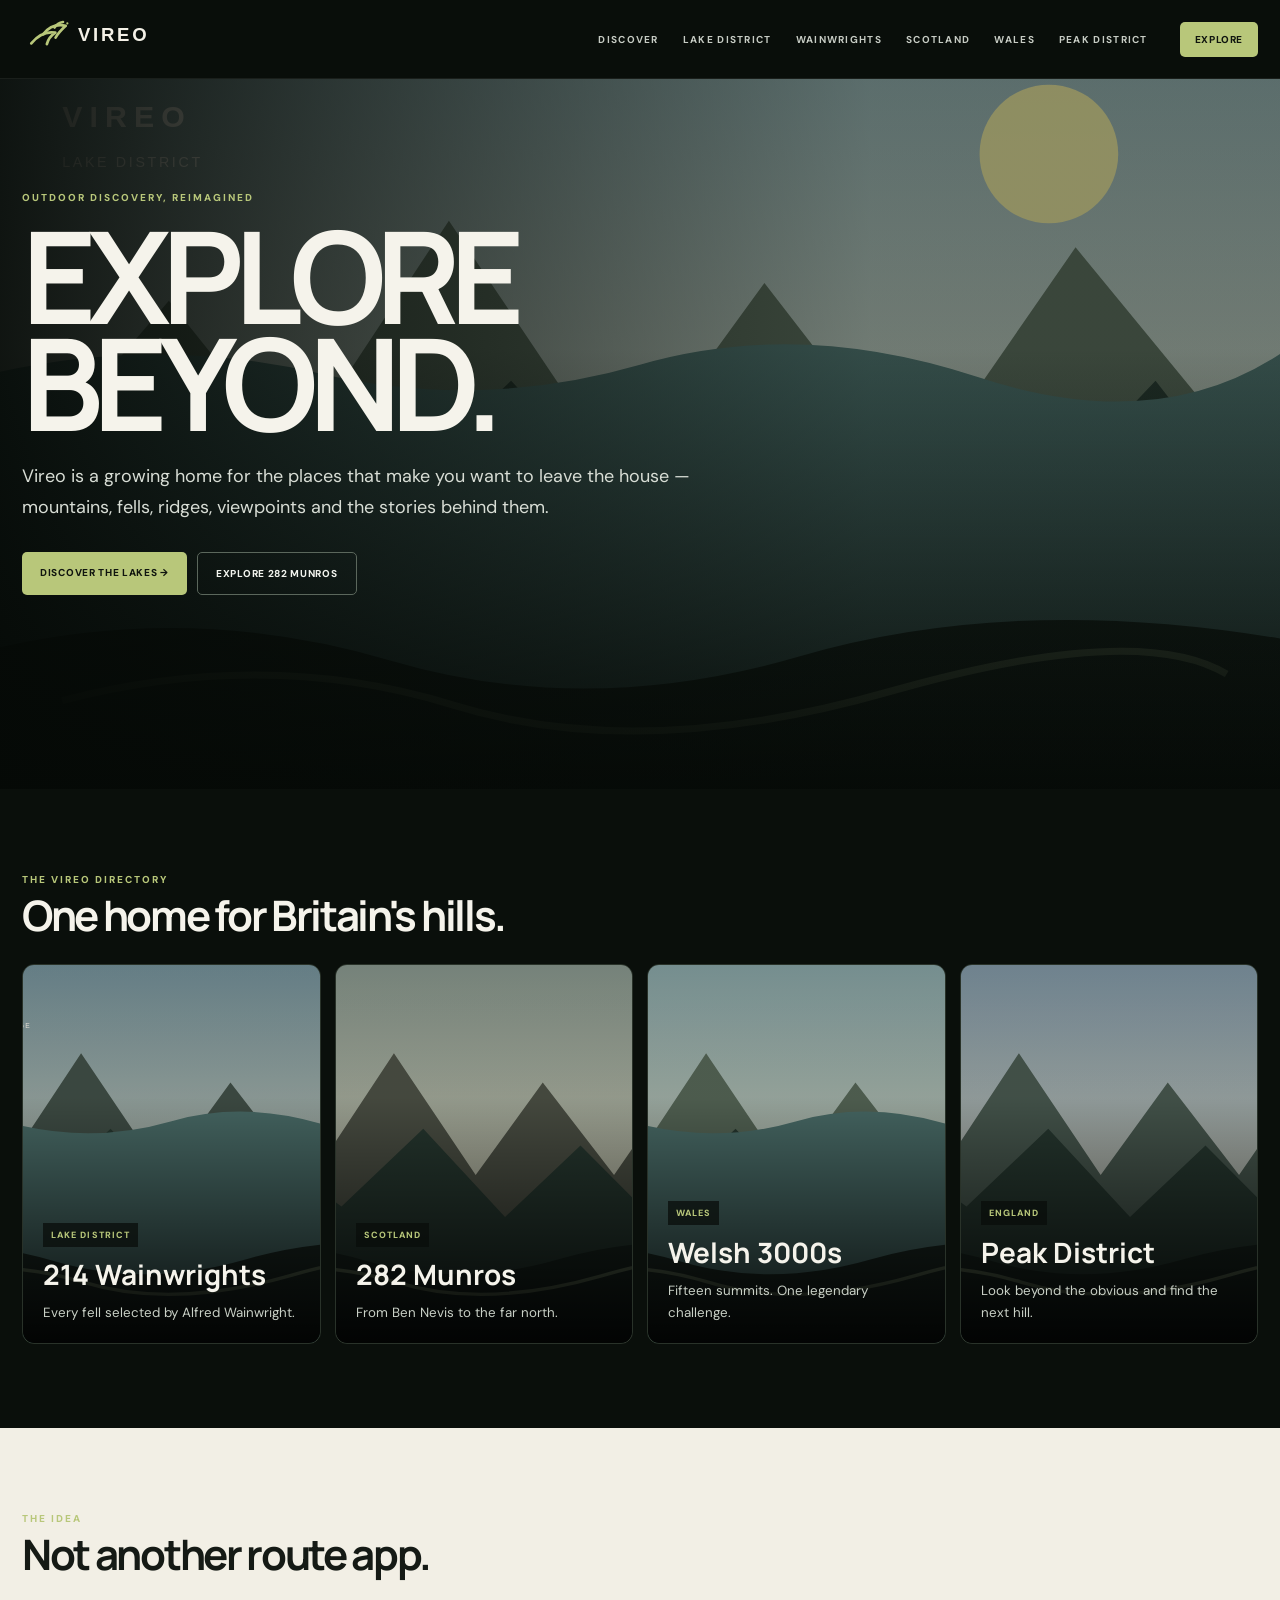
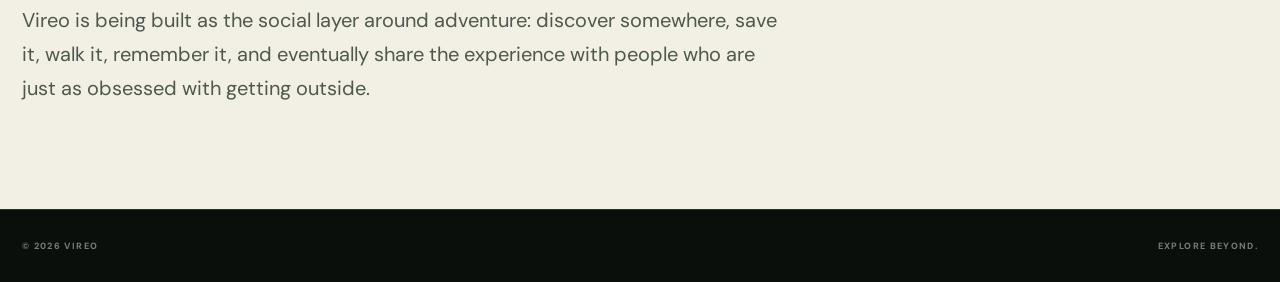
==== index.html @ 62ce6dcd "Add files via upload" ====
<!doctype html><html><head><meta charset="utf-8"><meta name="viewport" content="width=device-width,initial-scale=1"><title>Vireo — Explore Beyond</title><link rel="stylesheet" href="styles.css"></head><body><header><div class="wrap nav"><a href="index.html"><img class="logo-img" src="vireo-logo.svg" alt="Vireo"></a><nav class="navlinks"><a href="index.html">DISCOVER</a><a href="lake-district.html">LAKE DISTRICT</a><a href="wainwrights.html">WAINWRIGHTS</a><a href="munros.html">SCOTLAND</a><a href="welsh-3000s.html">WALES</a><a href="peak-district.html">PEAK DISTRICT</a></nav><a class="nav-cta" href="munros.html">EXPLORE</a></div></header><section class="hero"><div class="wrap hero-inner"><div class="eyebrow">Outdoor discovery, reimagined</div><h1>EXPLORE<br>BEYOND.</h1><p>Vireo is a growing home for the places that make you want to leave the house — mountains, fells, ridges, viewpoints and the stories behind them.</p><div class="hero-actions"><a class="btn btn-primary" href="lake-district.html">DISCOVER THE LAKES →</a><a class="btn btn-ghost" href="munros.html">EXPLORE 282 MUNROS</a></div></div></section><section class="section"><div class="wrap"><div class="section-head"><div><p class="kicker">THE VIREO DIRECTORY</p><h2>One home for Britain's hills.</h2></div></div><div class="explore-grid"><a class="explore-card" href="wainwrights.html"><div class="img" style="background-image:url('helvellyn.svg')"></div><div class="explore-copy"><span class="pill">LAKE DISTRICT</span><h3>214 Wainwrights</h3><small>Every fell selected by Alfred Wainwright.</small></div></a><a class="explore-card" href="munros.html"><div class="img" style="background-image:url('scafell-pike.svg')"></div><div class="explore-copy"><span class="pill">SCOTLAND</span><h3>282 Munros</h3><small>From Ben Nevis to the far north.</small></div></a><a class="explore-card" href="welsh-3000s.html"><div class="img" style="background-image:url('lake-district.svg')"></div><div class="explore-copy"><span class="pill">WALES</span><h3>Welsh 3000s</h3><small>Fifteen summits. One legendary challenge.</small></div></a><a class="explore-card" href="peak-district.html"><div class="img" style="background-image:url('blencathra.svg')"></div><div class="explore-copy"><span class="pill">ENGLAND</span><h3>Peak District</h3><small>Look beyond the obvious and find the next hill.</small></div></a></div></div></section><section class="section paper"><div class="wrap"><div class="section-head"><div><p class="kicker">THE IDEA</p><h2>Not another route app.</h2></div></div><p style="max-width:760px;font-size:20px;line-height:1.7;color:#4f584d">Vireo is being built as the social layer around adventure: discover somewhere, save it, walk it, remember it, and eventually share the experience with people who are just as obsessed with getting outside.</p></div></section><footer><div class="wrap foot"><span>© 2026 VIREO</span><span>EXPLORE BEYOND.</span></div></footer></body></html>
---- styles.css ----
@import url("https://fonts.googleapis.com/css2?family=DM+Sans:wght@400;500;700&family=Manrope:wght@700;800&display=swap");
:root{--bg:#0a0f0b;--panel:#121913;--panel2:#182019;--paper:#f2efe5;--ink:#151a15;--olive:#b8c77a;--muted:#99a198;--line:#293229;--white:#f5f3eb;--shadow:0 25px 70px rgba(0,0,0,.28)}
*{box-sizing:border-box}html{scroll-behavior:smooth}body{margin:0;background:var(--bg);color:var(--white);font-family:"DM Sans",system-ui,sans-serif}body.locked{overflow:hidden}a{color:inherit;text-decoration:none}button,input,select{font:inherit}.wrap{width:min(1240px,calc(100% - 44px));margin:auto}
header{position:sticky;top:0;z-index:30;background:rgba(10,15,11,.88);backdrop-filter:blur(18px);border-bottom:1px solid rgba(255,255,255,.07)}.nav{height:78px;display:flex;align-items:center;gap:32px}.logo-img{width:142px;height:auto}.navlinks{display:flex;gap:24px;margin-left:auto}.navlinks a{font-size:10px;letter-spacing:.13em;color:#c7ccc4;font-weight:700}.navlinks a:hover{color:var(--olive)}.nav-cta{background:var(--olive);color:#10150f;padding:11px 15px;border-radius:5px;font-size:10px;font-weight:800;letter-spacing:.06em}
.hero{min-height:710px;display:flex;align-items:flex-end;position:relative;background:url('lake-district.svg') center/cover no-repeat}.hero:before{content:"";position:absolute;inset:0;background:linear-gradient(90deg,rgba(5,9,6,.93),rgba(5,9,6,.32) 68%),linear-gradient(0deg,rgba(5,9,6,.92),transparent 62%)}.hero-inner{position:relative;z-index:2;padding:0 0 82px}.eyebrow,.kicker{font-size:10px;text-transform:uppercase;letter-spacing:.2em;color:var(--olive);font-weight:800}.hero h1{font-family:Manrope,sans-serif;font-size:clamp(68px,10vw,138px);line-height:.84;letter-spacing:-.075em;margin:18px 0 24px}.hero p{max-width:670px;font-size:18px;line-height:1.7;color:#d8ddd5;margin:0}.hero-actions{display:flex;gap:10px;flex-wrap:wrap;margin-top:30px}.btn{padding:14px 18px;border-radius:5px;font-size:10px;font-weight:800;letter-spacing:.07em}.btn-primary{background:var(--olive);color:#10150f}.btn-ghost{border:1px solid #5b675c;color:#f2f4ee}
.section{padding:84px 0}.paper{background:var(--paper);color:var(--ink)}.section-head{display:flex;justify-content:space-between;gap:30px;align-items:end;margin-bottom:28px}.section-head h2{font-family:Manrope,sans-serif;font-size:42px;line-height:1;letter-spacing:-.055em;margin:8px 0 0}.section-head p{margin:0}.view{font-size:10px;font-weight:800;letter-spacing:.1em;color:#707d5b}
.explore-grid{display:grid;grid-template-columns:repeat(4,1fr);gap:14px}.explore-card{border:1px solid var(--line);border-radius:12px;overflow:hidden;background:var(--panel);min-height:380px;position:relative}.explore-card .img{position:absolute;inset:0;background-size:cover;background-position:center}.explore-card .img:after{content:"";position:absolute;inset:0;background:linear-gradient(0deg,rgba(0,0,0,.9),rgba(0,0,0,.08) 65%)}.explore-copy{position:absolute;bottom:20px;left:20px;right:20px;z-index:2}.explore-copy h3{font-family:Manrope,sans-serif;font-size:28px;margin:8px 0}.explore-copy small{color:#c9d0c6;line-height:1.5}.pill{display:inline-block;padding:6px 8px;background:rgba(9,13,10,.75);font-size:9px;letter-spacing:.12em;font-weight:800;color:var(--olive)}
.region-strip{display:grid;grid-template-columns:repeat(4,1fr);gap:1px;background:var(--line);border:1px solid var(--line);margin-top:30px}.region-card{background:var(--panel);padding:28px}.region-card b{display:block;font-family:Manrope;font-size:34px;letter-spacing:-.04em}.region-card span{font-size:9px;letter-spacing:.12em;color:var(--muted);font-weight:800}
.directory-hero{padding:90px 0 42px}.directory-hero h1{font-family:Manrope;font-size:clamp(58px,8vw,108px);line-height:.86;letter-spacing:-.07em;margin:12px 0 22px}.directory-hero .lead{max-width:760px;color:#aeb6ad;line-height:1.7;font-size:16px}.directory-tools{display:flex;gap:10px;margin:35px 0 18px;flex-wrap:wrap}.directory-tools input,.directory-tools select{background:#121913;border:1px solid #313c32;color:#e8ece5;padding:13px 14px;border-radius:6px;outline:none}.directory-tools input{flex:1;min-width:250px}.directory-tools input:focus{border-color:var(--olive)}.count{font-size:10px;letter-spacing:.13em;color:#7f897f;text-transform:uppercase;margin-bottom:12px}.peak-grid{display:grid;grid-template-columns:repeat(3,1fr);gap:8px}.peak-card{display:grid;grid-template-columns:38px 1fr auto 24px;gap:10px;align-items:center;text-align:left;background:#111811;border:1px solid #263027;color:#edf0e9;padding:15px 14px;border-radius:7px;cursor:pointer;transition:.18s}.peak-card:hover{transform:translateY(-2px);border-color:#56634f;background:#172018}.rank{font-size:9px;color:#68736a}.peak-name{font-weight:700;font-size:13px}.peak-height{font-size:11px;color:var(--olive);font-weight:800}.peak-arrow{color:#6d786e}.drawer{position:fixed;inset:0;background:rgba(0,0,0,.65);z-index:50;display:flex;justify-content:flex-end;opacity:0;pointer-events:none;transition:.2s}.drawer.open{opacity:1;pointer-events:auto}.drawer-panel{width:min(560px,100%);height:100%;background:#101711;border-left:1px solid #2c372d;padding:46px 40px;transform:translateX(100%);transition:.25s;overflow:auto}.drawer.open .drawer-panel{transform:none}.close{border:1px solid #364137;background:none;color:#aeb6ac;padding:9px 12px;border-radius:5px;font-size:9px;letter-spacing:.12em;font-weight:800;float:right}.drawer h2{font-family:Manrope;font-size:48px;line-height:.95;letter-spacing:-.06em;margin:70px 0 10px}.drawer .height{font-family:Manrope;font-size:34px;color:var(--olive)}.drawer p{color:#b8c0b8;line-height:1.8}.drawer-note{margin-top:34px;padding:20px;border:1px solid #2b352c;background:#141d15;color:#89948a;font-size:12px;line-height:1.7}
.fell{display:grid;grid-template-columns:70px 1fr;grid-template-rows:auto auto;gap:3px 12px;text-align:left;background:#111811;border:1px solid #263027;color:#edf0e9;padding:15px 14px;border-radius:7px;cursor:pointer}.fell:hover{border-color:#56634f;background:#172018}.fell em{grid-row:1/3;font-style:normal;font-family:Manrope;font-size:20px;color:var(--olive);align-self:center}.fell b{font-size:13px}.fell span{font-size:10px;color:#7f897f}footer{border-top:1px solid var(--line);padding:30px 0;color:#737d74}.foot{display:flex;justify-content:space-between;font-size:9px;letter-spacing:.15em;font-weight:800}
@media(max-width:900px){.navlinks{display:none}.explore-grid{grid-template-columns:repeat(2,1fr)}.peak-grid{grid-template-columns:repeat(2,1fr)}.region-strip{grid-template-columns:repeat(2,1fr)}}@media(max-width:620px){.wrap{width:min(100% - 28px,1240px)}.hero{min-height:650px}.hero h1{font-size:68px}.section{padding:60px 0}.explore-grid,.peak-grid{grid-template-columns:1fr}.region-strip{grid-template-columns:1fr}.directory-hero{padding-top:60px}.drawer-panel{padding:30px 22px}.drawer h2{font-size:38px}}
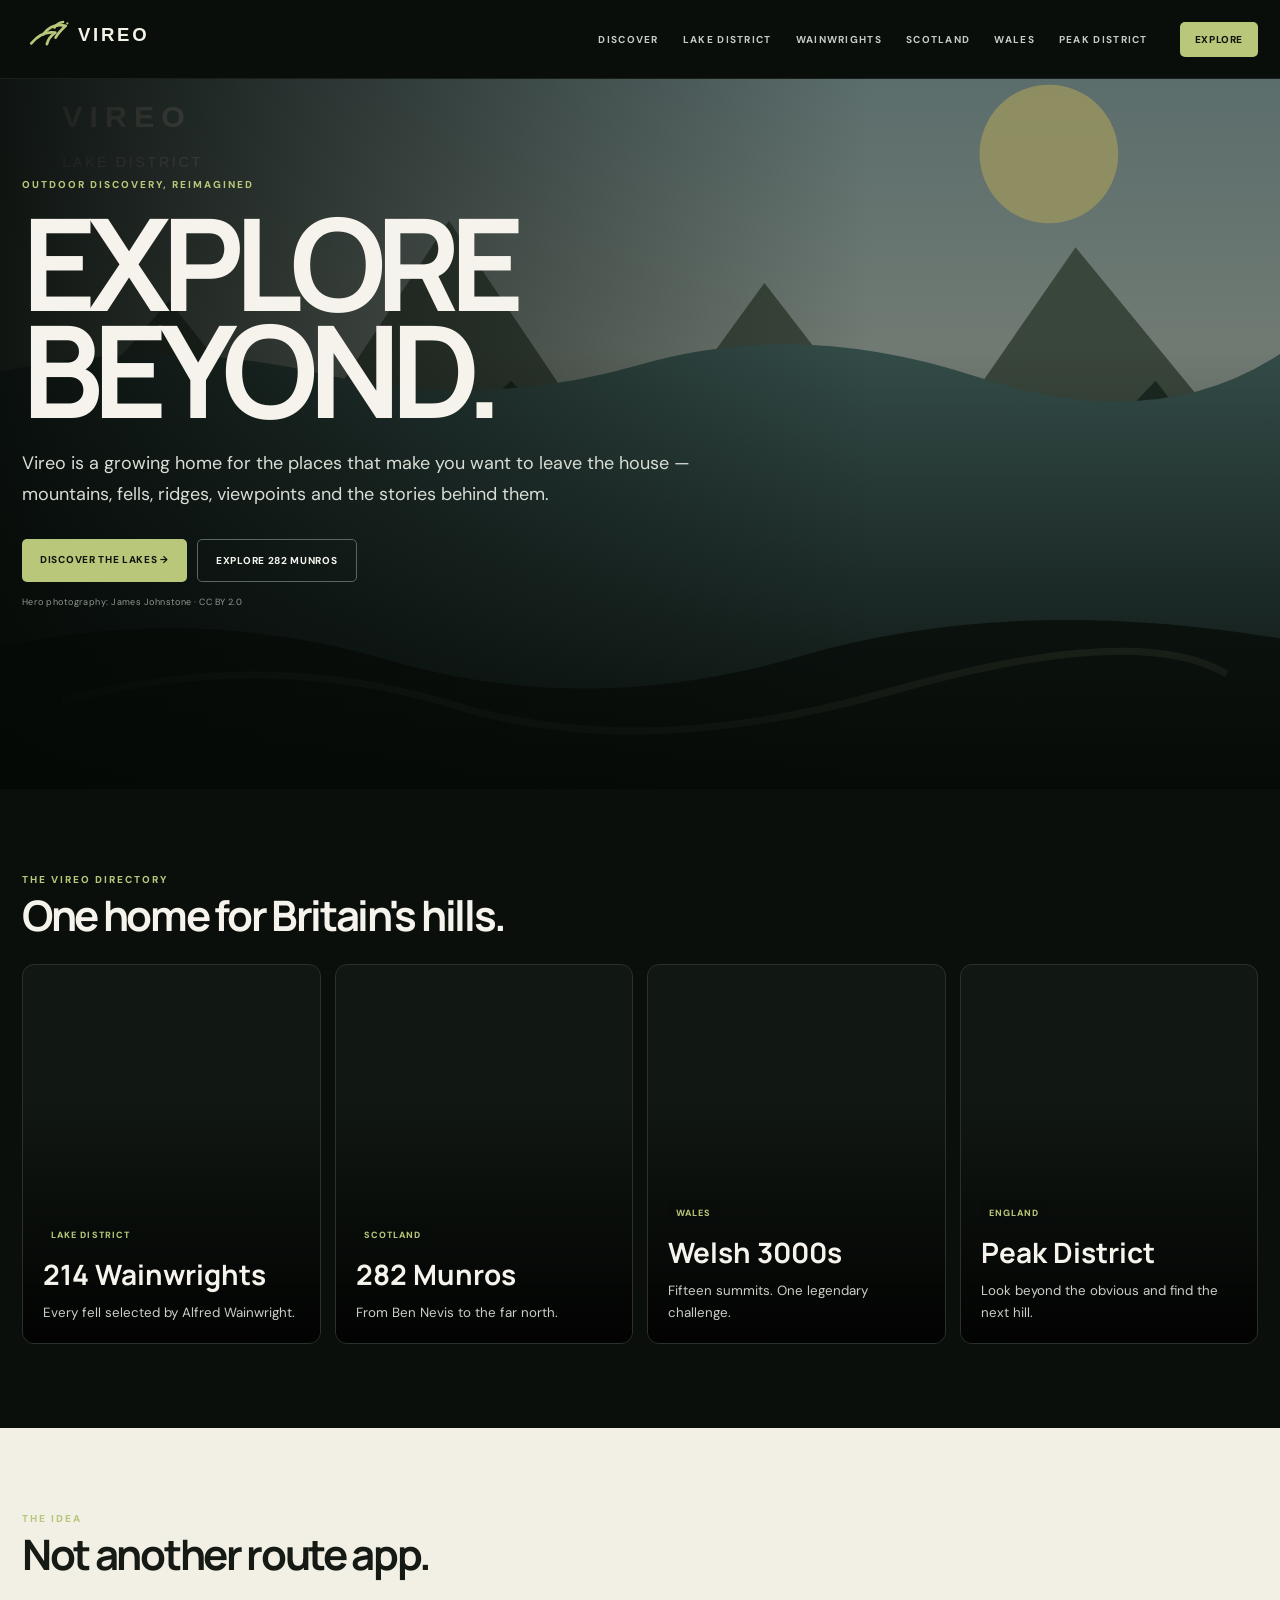
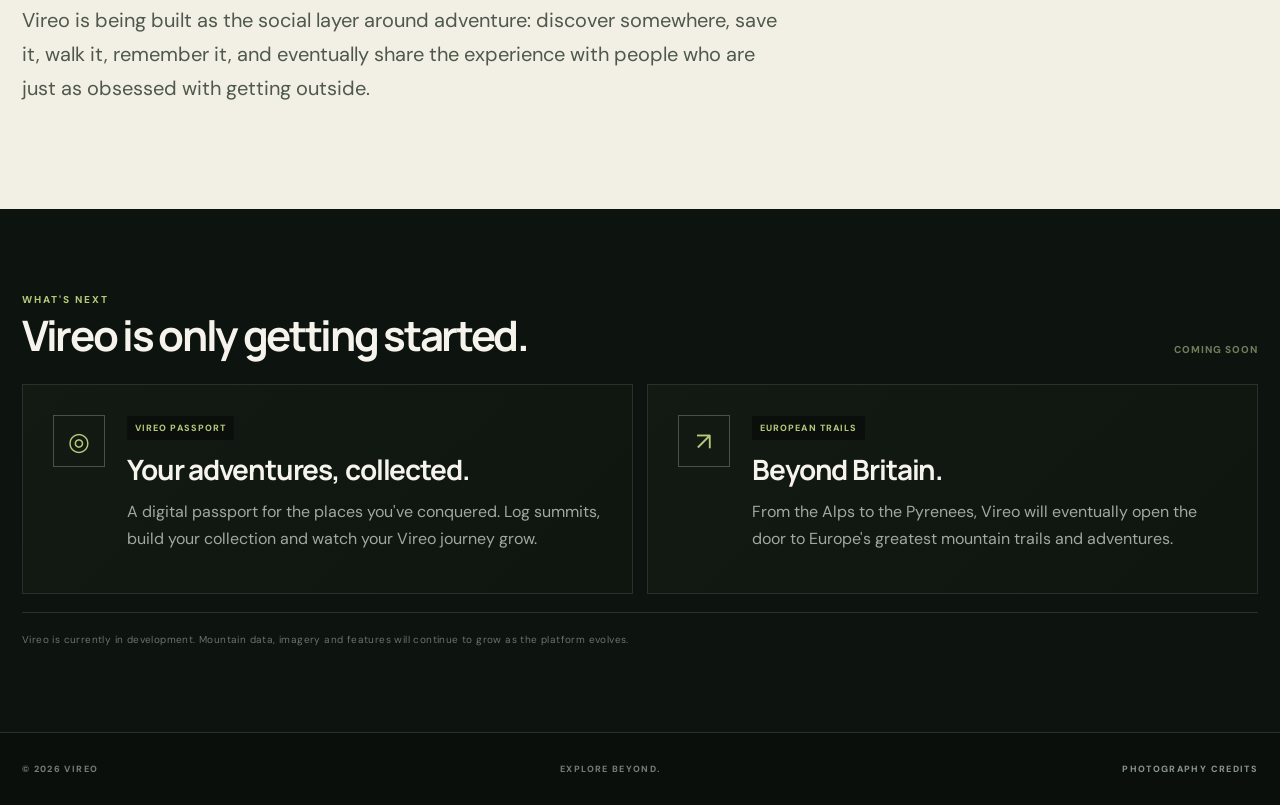
==== commit 5a3cde53: "Add files via upload" ====
--- a/index.html
+++ b/index.html
@@ -1 +1 @@
-<!doctype html><html><head><meta charset="utf-8"><meta name="viewport" content="width=device-width,initial-scale=1"><title>Vireo — Explore Beyond</title><link rel="stylesheet" href="styles.css"></head><body><header><div class="wrap nav"><a href="index.html"><img class="logo-img" src="vireo-logo.svg" alt="Vireo"></a><nav class="navlinks"><a href="index.html">DISCOVER</a><a href="lake-district.html">LAKE DISTRICT</a><a href="wainwrights.html">WAINWRIGHTS</a><a href="munros.html">SCOTLAND</a><a href="welsh-3000s.html">WALES</a><a href="peak-district.html">PEAK DISTRICT</a></nav><a class="nav-cta" href="munros.html">EXPLORE</a></div></header><section class="hero"><div class="wrap hero-inner"><div class="eyebrow">Outdoor discovery, reimagined</div><h1>EXPLORE<br>BEYOND.</h1><p>Vireo is a growing home for the places that make you want to leave the house — mountains, fells, ridges, viewpoints and the stories behind them.</p><div class="hero-actions"><a class="btn btn-primary" href="lake-district.html">DISCOVER THE LAKES →</a><a class="btn btn-ghost" href="munros.html">EXPLORE 282 MUNROS</a></div></div></section><section class="section"><div class="wrap"><div class="section-head"><div><p class="kicker">THE VIREO DIRECTORY</p><h2>One home for Britain's hills.</h2></div></div><div class="explore-grid"><a class="explore-card" href="wainwrights.html"><div class="img" style="background-image:url('helvellyn.svg')"></div><div class="explore-copy"><span class="pill">LAKE DISTRICT</span><h3>214 Wainwrights</h3><small>Every fell selected by Alfred Wainwright.</small></div></a><a class="explore-card" href="munros.html"><div class="img" style="background-image:url('scafell-pike.svg')"></div><div class="explore-copy"><span class="pill">SCOTLAND</span><h3>282 Munros</h3><small>From Ben Nevis to the far north.</small></div></a><a class="explore-card" href="welsh-3000s.html"><div class="img" style="background-image:url('lake-district.svg')"></div><div class="explore-copy"><span class="pill">WALES</span><h3>Welsh 3000s</h3><small>Fifteen summits. One legendary challenge.</small></div></a><a class="explore-card" href="peak-district.html"><div class="img" style="background-image:url('blencathra.svg')"></div><div class="explore-copy"><span class="pill">ENGLAND</span><h3>Peak District</h3><small>Look beyond the obvious and find the next hill.</small></div></a></div></div></section><section class="section paper"><div class="wrap"><div class="section-head"><div><p class="kicker">THE IDEA</p><h2>Not another route app.</h2></div></div><p style="max-width:760px;font-size:20px;line-height:1.7;color:#4f584d">Vireo is being built as the social layer around adventure: discover somewhere, save it, walk it, remember it, and eventually share the experience with people who are just as obsessed with getting outside.</p></div></section><footer><div class="wrap foot"><span>© 2026 VIREO</span><span>EXPLORE BEYOND.</span></div></footer></body></html>+<!doctype html><html><head><meta charset="utf-8"><meta name="viewport" content="width=device-width,initial-scale=1"><title>Vireo — Explore Beyond</title><link rel="stylesheet" href="styles.css"></head><body><header><div class="wrap nav"><a href="index.html"><img class="logo-img" src="vireo-logo.svg" alt="Vireo"></a><nav class="navlinks"><a href="index.html">DISCOVER</a><a href="lake-district.html">LAKE DISTRICT</a><a href="wainwrights.html">WAINWRIGHTS</a><a href="munros.html">SCOTLAND</a><a href="welsh-3000s.html">WALES</a><a href="peak-district.html">PEAK DISTRICT</a></nav><a class="nav-cta" href="munros.html">EXPLORE</a></div></header><section class="hero"><div class="wrap hero-inner"><div class="eyebrow">Outdoor discovery, reimagined</div><h1>EXPLORE<br>BEYOND.</h1><p>Vireo is a growing home for the places that make you want to leave the house — mountains, fells, ridges, viewpoints and the stories behind them.</p><div class="hero-actions"><a class="btn btn-primary" href="lake-district.html">DISCOVER THE LAKES →</a><a class="btn btn-ghost" href="munros.html">EXPLORE 282 MUNROS</a></div><div class="photo-credit">Hero photography: James Johnstone · CC BY 2.0</div></div></section><section class="section"><div class="wrap"><div class="section-head"><div><p class="kicker">THE VIREO DIRECTORY</p><h2>One home for Britain's hills.</h2></div></div><div class="explore-grid"><a class="explore-card" href="wainwrights.html"><div class="img" style="background-image:url('https://upload.wikimedia.org/wikipedia/commons/a/a4/Scafell_Pike.jpg')"></div><div class="explore-copy"><span class="pill">LAKE DISTRICT</span><h3>214 Wainwrights</h3><small>Every fell selected by Alfred Wainwright.</small></div></a><a class="explore-card" href="munros.html"><div class="img" style="background-image:url('https://upload.wikimedia.org/wikipedia/commons/0/0d/Ben_Nevis.jpg')"></div><div class="explore-copy"><span class="pill">SCOTLAND</span><h3>282 Munros</h3><small>From Ben Nevis to the far north.</small></div></a><a class="explore-card" href="welsh-3000s.html"><div class="img" style="background-image:url('https://upload.wikimedia.org/wikipedia/commons/thumb/6/62/Yr_Wyddfa_%E2%80%93_Snowdon.jpg/1280px-Yr_Wyddfa_%E2%80%93_Snowdon.jpg')"></div><div class="explore-copy"><span class="pill">WALES</span><h3>Welsh 3000s</h3><small>Fifteen summits. One legendary challenge.</small></div></a><a class="explore-card" href="peak-district.html"><div class="img" style="background-image:url('https://upload.wikimedia.org/wikipedia/commons/thumb/7/7a/Peak_District_-_Mam_Tor_-_Sept_2014.jpg/960px-Peak_District_-_Mam_Tor_-_Sept_2014.jpg')"></div><div class="explore-copy"><span class="pill">ENGLAND</span><h3>Peak District</h3><small>Look beyond the obvious and find the next hill.</small></div></a></div></div></section><section class="section paper"><div class="wrap"><div class="section-head"><div><p class="kicker">THE IDEA</p><h2>Not another route app.</h2></div></div><p style="max-width:760px;font-size:20px;line-height:1.7;color:#4f584d">Vireo is being built as the social layer around adventure: discover somewhere, save it, walk it, remember it, and eventually share the experience with people who are just as obsessed with getting outside.</p></div></section><section class="section coming"><div class="wrap"><div class="section-head"><div><p class="kicker">WHAT'S NEXT</p><h2>Vireo is only getting started.</h2></div><span class="view">COMING SOON</span></div><div class="coming-grid"><article class="coming-card"><div class="coming-icon">◎</div><div><span class="pill">VIREO PASSPORT</span><h3>Your adventures, collected.</h3><p>A digital passport for the places you've conquered. Log summits, build your collection and watch your Vireo journey grow.</p></div></article><article class="coming-card"><div class="coming-icon">↗</div><div><span class="pill">EUROPEAN TRAILS</span><h3>Beyond Britain.</h3><p>From the Alps to the Pyrenees, Vireo will eventually open the door to Europe's greatest mountain trails and adventures.</p></div></article></div><div class="home-note">Vireo is currently in development. Mountain data, imagery and features will continue to grow as the platform evolves.</div></div></section><footer><div class="wrap foot"><span>© 2026 VIREO</span><span>EXPLORE BEYOND.</span><a href="photo-credits.html">PHOTOGRAPHY CREDITS</a></div></footer></body></html>
--- a/styles.css
+++ b/styles.css
@@ -9,3 +9,6 @@
 .directory-hero{padding:90px 0 42px}.directory-hero h1{font-family:Manrope;font-size:clamp(58px,8vw,108px);line-height:.86;letter-spacing:-.07em;margin:12px 0 22px}.directory-hero .lead{max-width:760px;color:#aeb6ad;line-height:1.7;font-size:16px}.directory-tools{display:flex;gap:10px;margin:35px 0 18px;flex-wrap:wrap}.directory-tools input,.directory-tools select{background:#121913;border:1px solid #313c32;color:#e8ece5;padding:13px 14px;border-radius:6px;outline:none}.directory-tools input{flex:1;min-width:250px}.directory-tools input:focus{border-color:var(--olive)}.count{font-size:10px;letter-spacing:.13em;color:#7f897f;text-transform:uppercase;margin-bottom:12px}.peak-grid{display:grid;grid-template-columns:repeat(3,1fr);gap:8px}.peak-card{display:grid;grid-template-columns:38px 1fr auto 24px;gap:10px;align-items:center;text-align:left;background:#111811;border:1px solid #263027;color:#edf0e9;padding:15px 14px;border-radius:7px;cursor:pointer;transition:.18s}.peak-card:hover{transform:translateY(-2px);border-color:#56634f;background:#172018}.rank{font-size:9px;color:#68736a}.peak-name{font-weight:700;font-size:13px}.peak-height{font-size:11px;color:var(--olive);font-weight:800}.peak-arrow{color:#6d786e}.drawer{position:fixed;inset:0;background:rgba(0,0,0,.65);z-index:50;display:flex;justify-content:flex-end;opacity:0;pointer-events:none;transition:.2s}.drawer.open{opacity:1;pointer-events:auto}.drawer-panel{width:min(560px,100%);height:100%;background:#101711;border-left:1px solid #2c372d;padding:46px 40px;transform:translateX(100%);transition:.25s;overflow:auto}.drawer.open .drawer-panel{transform:none}.close{border:1px solid #364137;background:none;color:#aeb6ac;padding:9px 12px;border-radius:5px;font-size:9px;letter-spacing:.12em;font-weight:800;float:right}.drawer h2{font-family:Manrope;font-size:48px;line-height:.95;letter-spacing:-.06em;margin:70px 0 10px}.drawer .height{font-family:Manrope;font-size:34px;color:var(--olive)}.drawer p{color:#b8c0b8;line-height:1.8}.drawer-note{margin-top:34px;padding:20px;border:1px solid #2b352c;background:#141d15;color:#89948a;font-size:12px;line-height:1.7}
 .fell{display:grid;grid-template-columns:70px 1fr;grid-template-rows:auto auto;gap:3px 12px;text-align:left;background:#111811;border:1px solid #263027;color:#edf0e9;padding:15px 14px;border-radius:7px;cursor:pointer}.fell:hover{border-color:#56634f;background:#172018}.fell em{grid-row:1/3;font-style:normal;font-family:Manrope;font-size:20px;color:var(--olive);align-self:center}.fell b{font-size:13px}.fell span{font-size:10px;color:#7f897f}footer{border-top:1px solid var(--line);padding:30px 0;color:#737d74}.foot{display:flex;justify-content:space-between;font-size:9px;letter-spacing:.15em;font-weight:800}
 @media(max-width:900px){.navlinks{display:none}.explore-grid{grid-template-columns:repeat(2,1fr)}.peak-grid{grid-template-columns:repeat(2,1fr)}.region-strip{grid-template-columns:repeat(2,1fr)}}@media(max-width:620px){.wrap{width:min(100% - 28px,1240px)}.hero{min-height:650px}.hero h1{font-size:68px}.section{padding:60px 0}.explore-grid,.peak-grid{grid-template-columns:1fr}.region-strip{grid-template-columns:1fr}.directory-hero{padding-top:60px}.drawer-panel{padding:30px 22px}.drawer h2{font-size:38px}}
+
+.photo-credit{margin-top:14px;font-size:9px;letter-spacing:.05em;color:#aeb7ad;opacity:.82}.coming{background:#0d130e}.coming-grid{display:grid;grid-template-columns:repeat(2,1fr);gap:14px}.coming-card{border:1px solid var(--line);background:linear-gradient(135deg,#121a13,#0f150f);padding:30px;display:flex;gap:22px;min-height:210px}.coming-icon{width:52px;height:52px;flex:0 0 52px;border:1px solid #475445;color:var(--olive);display:grid;place-items:center;font-size:25px}.coming-card h3{font-family:Manrope;font-size:28px;letter-spacing:-.04em;margin:10px 0}.coming-card p{color:#9fa9a0;line-height:1.7;margin:0;max-width:620px}.home-note{margin-top:18px;padding-top:18px;border-top:1px solid var(--line);font-size:10px;line-height:1.7;letter-spacing:.04em;color:#69746b}.foot a{color:#88948a}.foot a:hover{color:var(--olive)}
+@media(max-width:620px){.coming-grid{grid-template-columns:1fr}.coming-card{padding:22px}.foot{gap:12px;flex-wrap:wrap}}
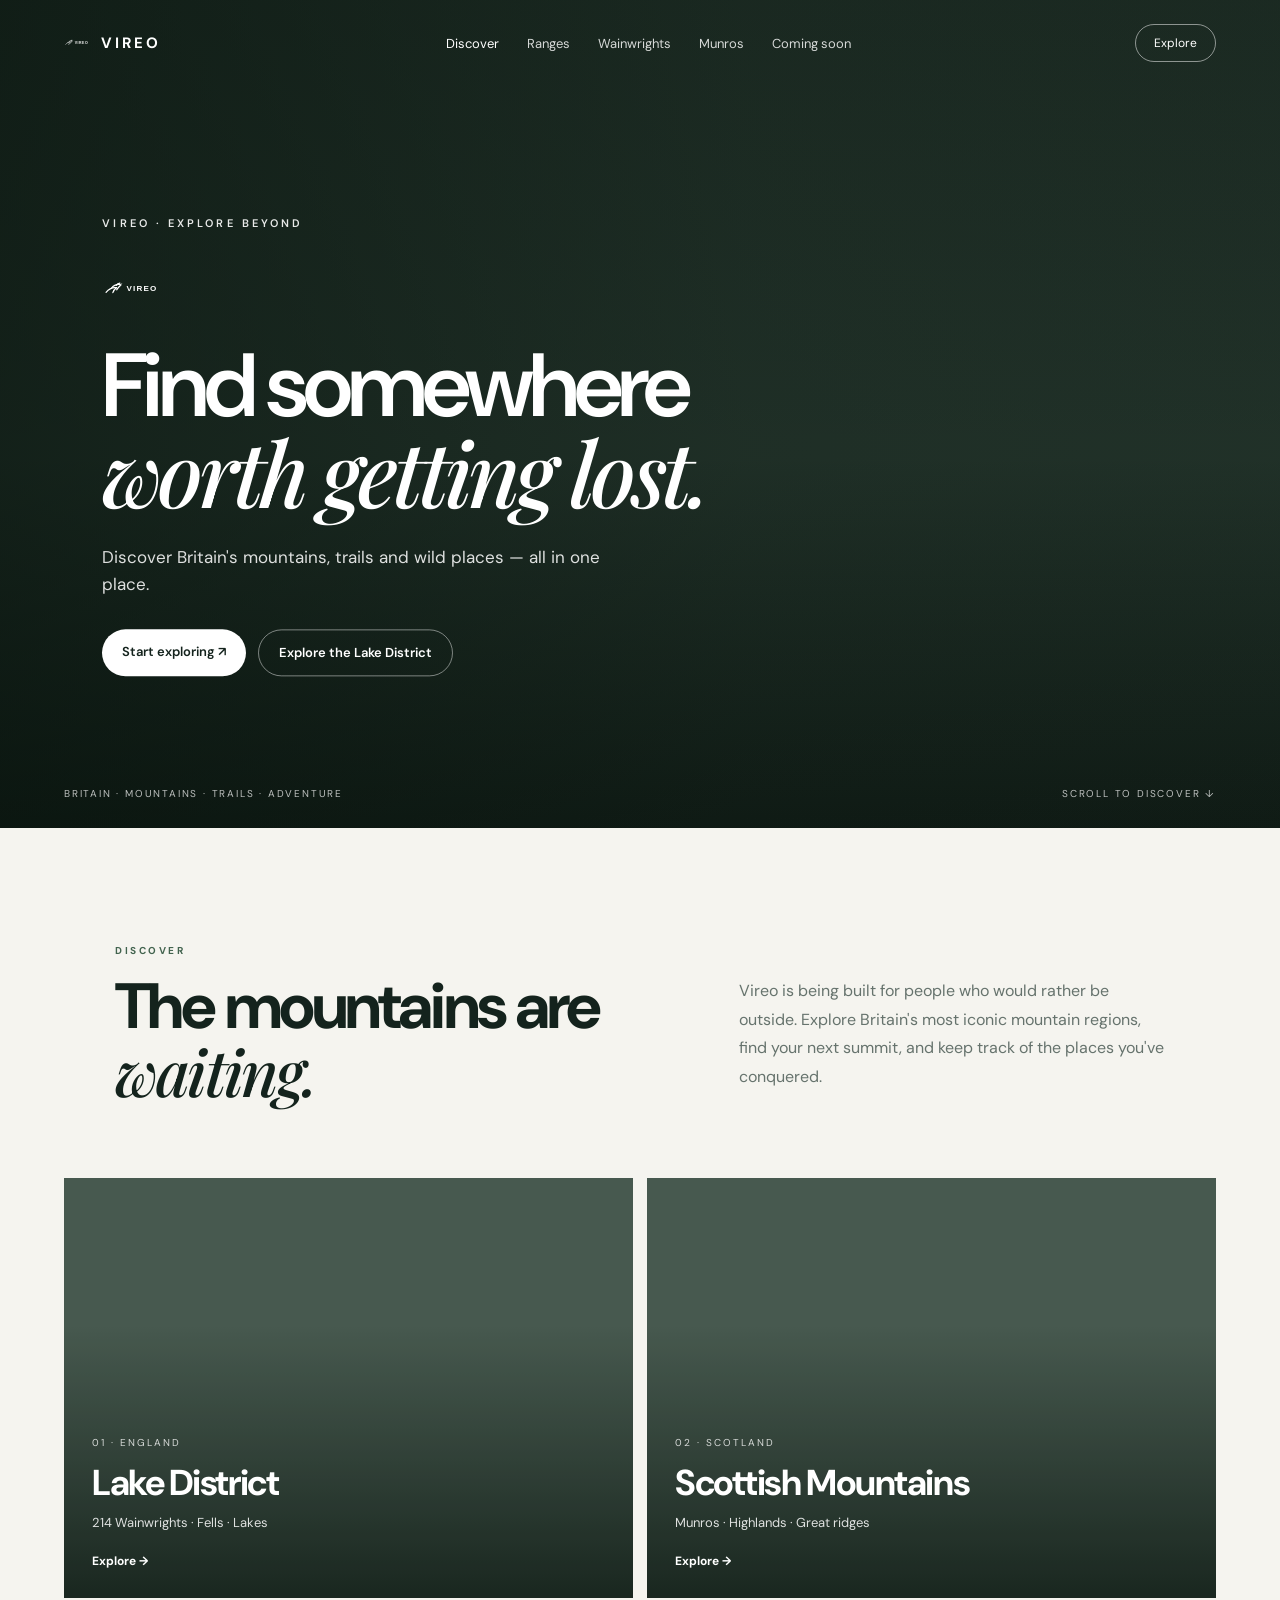
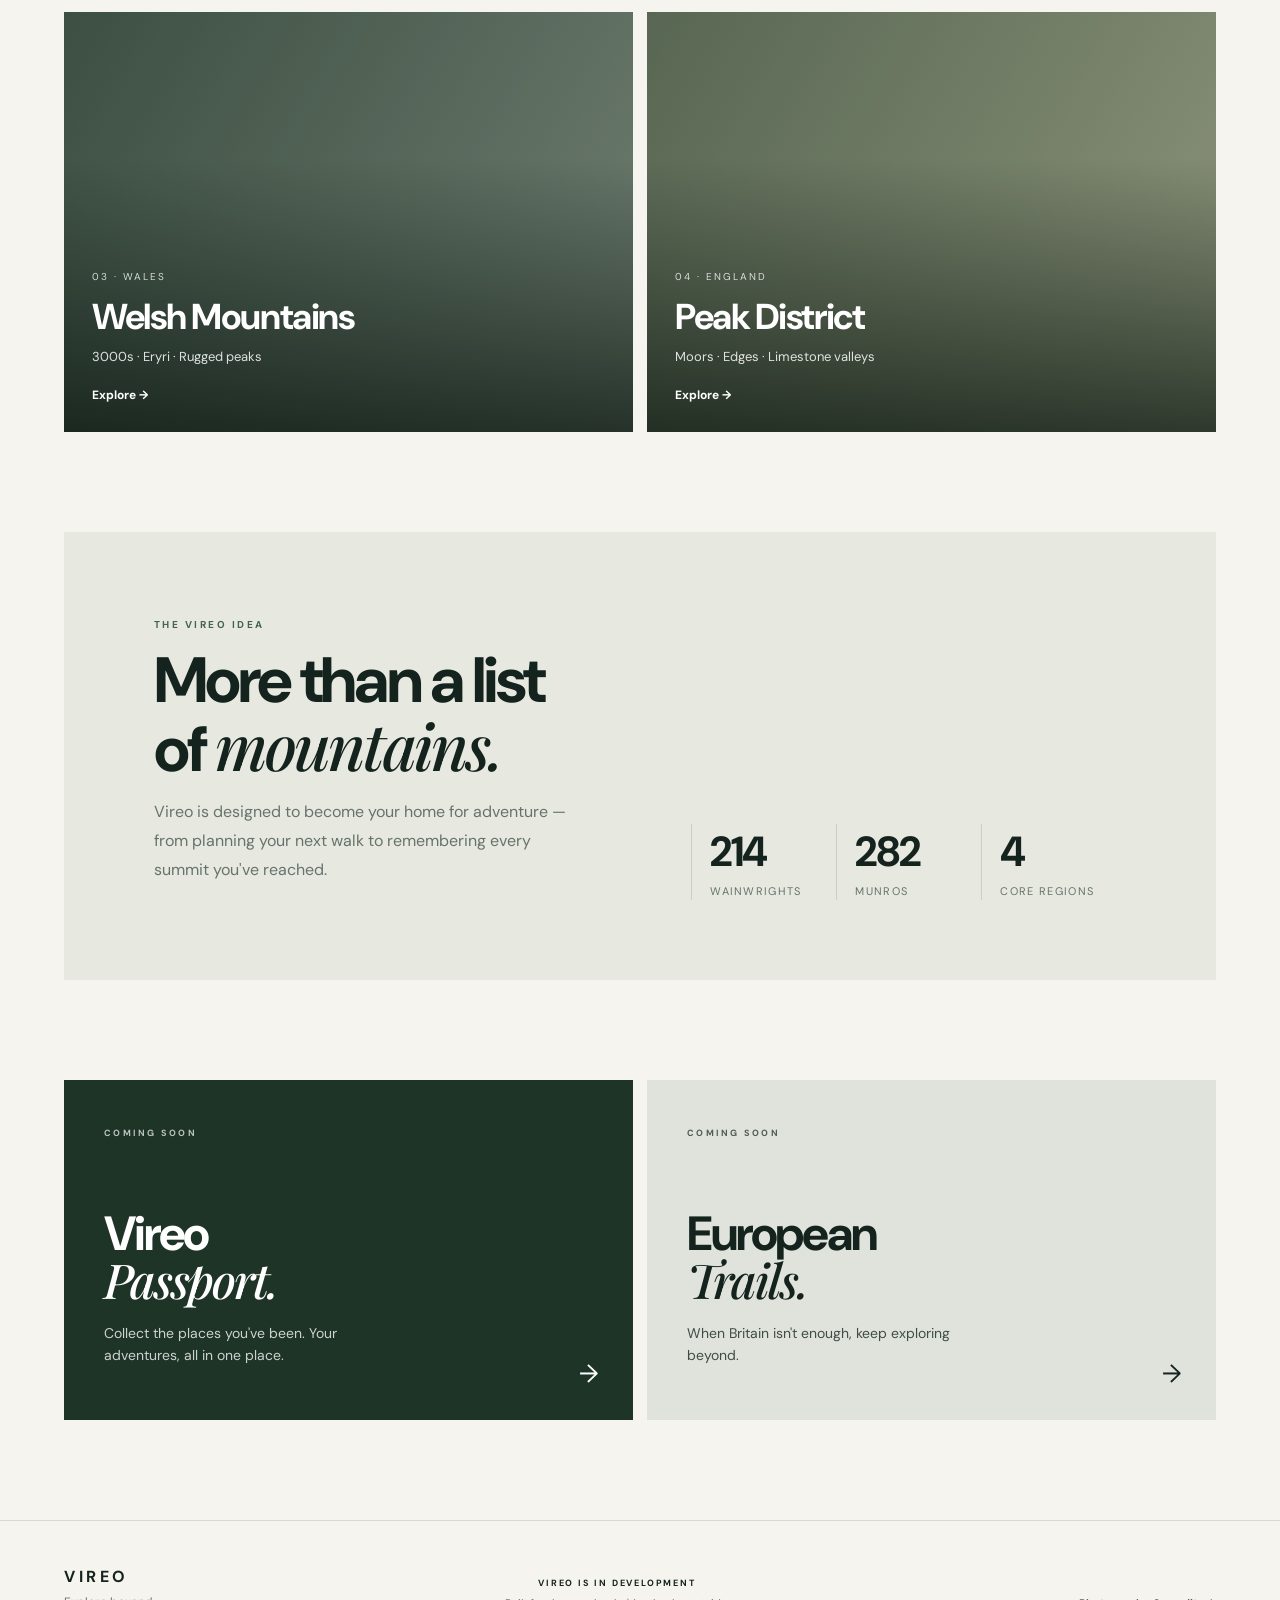
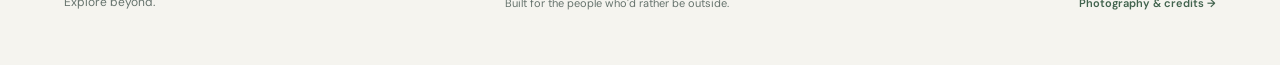
==== commit 268dd15f: "Add files via upload" ====
--- a/index.html
+++ b/index.html
@@ -1 +1,154 @@
-<!doctype html><html><head><meta charset="utf-8"><meta name="viewport" content="width=device-width,initial-scale=1"><title>Vireo — Explore Beyond</title><link rel="stylesheet" href="styles.css"></head><body><header><div class="wrap nav"><a href="index.html"><img class="logo-img" src="vireo-logo.svg" alt="Vireo"></a><nav class="navlinks"><a href="index.html">DISCOVER</a><a href="lake-district.html">LAKE DISTRICT</a><a href="wainwrights.html">WAINWRIGHTS</a><a href="munros.html">SCOTLAND</a><a href="welsh-3000s.html">WALES</a><a href="peak-district.html">PEAK DISTRICT</a></nav><a class="nav-cta" href="munros.html">EXPLORE</a></div></header><section class="hero"><div class="wrap hero-inner"><div class="eyebrow">Outdoor discovery, reimagined</div><h1>EXPLORE<br>BEYOND.</h1><p>Vireo is a growing home for the places that make you want to leave the house — mountains, fells, ridges, viewpoints and the stories behind them.</p><div class="hero-actions"><a class="btn btn-primary" href="lake-district.html">DISCOVER THE LAKES →</a><a class="btn btn-ghost" href="munros.html">EXPLORE 282 MUNROS</a></div><div class="photo-credit">Hero photography: James Johnstone · CC BY 2.0</div></div></section><section class="section"><div class="wrap"><div class="section-head"><div><p class="kicker">THE VIREO DIRECTORY</p><h2>One home for Britain's hills.</h2></div></div><div class="explore-grid"><a class="explore-card" href="wainwrights.html"><div class="img" style="background-image:url('https://upload.wikimedia.org/wikipedia/commons/a/a4/Scafell_Pike.jpg')"></div><div class="explore-copy"><span class="pill">LAKE DISTRICT</span><h3>214 Wainwrights</h3><small>Every fell selected by Alfred Wainwright.</small></div></a><a class="explore-card" href="munros.html"><div class="img" style="background-image:url('https://upload.wikimedia.org/wikipedia/commons/0/0d/Ben_Nevis.jpg')"></div><div class="explore-copy"><span class="pill">SCOTLAND</span><h3>282 Munros</h3><small>From Ben Nevis to the far north.</small></div></a><a class="explore-card" href="welsh-3000s.html"><div class="img" style="background-image:url('https://upload.wikimedia.org/wikipedia/commons/thumb/6/62/Yr_Wyddfa_%E2%80%93_Snowdon.jpg/1280px-Yr_Wyddfa_%E2%80%93_Snowdon.jpg')"></div><div class="explore-copy"><span class="pill">WALES</span><h3>Welsh 3000s</h3><small>Fifteen summits. One legendary challenge.</small></div></a><a class="explore-card" href="peak-district.html"><div class="img" style="background-image:url('https://upload.wikimedia.org/wikipedia/commons/thumb/7/7a/Peak_District_-_Mam_Tor_-_Sept_2014.jpg/960px-Peak_District_-_Mam_Tor_-_Sept_2014.jpg')"></div><div class="explore-copy"><span class="pill">ENGLAND</span><h3>Peak District</h3><small>Look beyond the obvious and find the next hill.</small></div></a></div></div></section><section class="section paper"><div class="wrap"><div class="section-head"><div><p class="kicker">THE IDEA</p><h2>Not another route app.</h2></div></div><p style="max-width:760px;font-size:20px;line-height:1.7;color:#4f584d">Vireo is being built as the social layer around adventure: discover somewhere, save it, walk it, remember it, and eventually share the experience with people who are just as obsessed with getting outside.</p></div></section><section class="section coming"><div class="wrap"><div class="section-head"><div><p class="kicker">WHAT'S NEXT</p><h2>Vireo is only getting started.</h2></div><span class="view">COMING SOON</span></div><div class="coming-grid"><article class="coming-card"><div class="coming-icon">◎</div><div><span class="pill">VIREO PASSPORT</span><h3>Your adventures, collected.</h3><p>A digital passport for the places you've conquered. Log summits, build your collection and watch your Vireo journey grow.</p></div></article><article class="coming-card"><div class="coming-icon">↗</div><div><span class="pill">EUROPEAN TRAILS</span><h3>Beyond Britain.</h3><p>From the Alps to the Pyrenees, Vireo will eventually open the door to Europe's greatest mountain trails and adventures.</p></div></article></div><div class="home-note">Vireo is currently in development. Mountain data, imagery and features will continue to grow as the platform evolves.</div></div></section><footer><div class="wrap foot"><span>© 2026 VIREO</span><span>EXPLORE BEYOND.</span><a href="photo-credits.html">PHOTOGRAPHY CREDITS</a></div></footer></body></html>+<!DOCTYPE html>
+<html lang="en">
+<head>
+  <meta charset="UTF-8">
+  <meta name="viewport" content="width=device-width, initial-scale=1.0">
+  <meta name="description" content="Vireo — explore mountains, trails and adventures across Britain and beyond.">
+  <title>Vireo — Explore Beyond</title>
+  <link rel="stylesheet" href="styles.css">
+</head>
+<body>
+
+<header class="site-header">
+  <a class="brand" href="index.html" aria-label="Vireo home">
+    <img src="vireo-logo.svg" alt="Vireo" class="brand-logo">
+    <span>VIREO</span>
+  </a>
+
+  <nav class="main-nav" aria-label="Main navigation">
+    <a class="active" href="index.html">Discover</a>
+    <a href="#ranges">Ranges</a>
+    <a href="wainwrights.html">Wainwrights</a>
+    <a href="munros.html">Munros</a>
+    <a href="#coming-soon">Coming soon</a>
+  </nav>
+
+  <a class="header-button" href="#ranges">Explore</a>
+</header>
+
+<main>
+  <section class="hero">
+    <div class="hero-photo" role="img" aria-label="Scottish Highlands mountain landscape"></div>
+    <div class="hero-shade"></div>
+
+    <div class="hero-content">
+      <div class="eyebrow">VIREO · EXPLORE BEYOND</div>
+      <img src="vireo-logo.svg" alt="" class="hero-logo" aria-hidden="true">
+      <h1>Find somewhere<br><em>worth getting lost.</em></h1>
+      <p>Discover Britain's mountains, trails and wild places — all in one place.</p>
+
+      <div class="hero-actions">
+        <a class="primary-button" href="#ranges">Start exploring <span>↗</span></a>
+        <a class="ghost-button" href="lake-district.html">Explore the Lake District</a>
+      </div>
+    </div>
+
+    <div class="hero-bottom">
+      <span>BRITAIN · MOUNTAINS · TRAILS · ADVENTURE</span>
+      <span class="scroll-cue">SCROLL TO DISCOVER ↓</span>
+    </div>
+  </section>
+
+  <section class="intro" id="ranges">
+    <div>
+      <span class="section-label">DISCOVER</span>
+      <h2>The mountains are<br><em>waiting.</em></h2>
+    </div>
+    <p>
+      Vireo is being built for people who would rather be outside.
+      Explore Britain's most iconic mountain regions, find your next summit,
+      and keep track of the places you've conquered.
+    </p>
+  </section>
+
+  <section class="range-grid">
+    <a class="range-card lake" href="lake-district.html">
+      <div class="card-overlay"></div>
+      <div class="card-content">
+        <span>01 · ENGLAND</span>
+        <h3>Lake District</h3>
+        <p>214 Wainwrights · Fells · Lakes</p>
+        <b>Explore →</b>
+      </div>
+    </a>
+
+    <a class="range-card scotland" href="munros.html">
+      <div class="card-overlay"></div>
+      <div class="card-content">
+        <span>02 · SCOTLAND</span>
+        <h3>Scottish Mountains</h3>
+        <p>Munros · Highlands · Great ridges</p>
+        <b>Explore →</b>
+      </div>
+    </a>
+
+    <a class="range-card wales" href="welsh-3000s.html">
+      <div class="card-overlay"></div>
+      <div class="card-content">
+        <span>03 · WALES</span>
+        <h3>Welsh Mountains</h3>
+        <p>3000s · Eryri · Rugged peaks</p>
+        <b>Explore →</b>
+      </div>
+    </a>
+
+    <a class="range-card peak" href="peak-district.html">
+      <div class="card-overlay"></div>
+      <div class="card-content">
+        <span>04 · ENGLAND</span>
+        <h3>Peak District</h3>
+        <p>Moors · Edges · Limestone valleys</p>
+        <b>Explore →</b>
+      </div>
+    </a>
+  </section>
+
+  <section class="feature-strip">
+    <div class="feature-copy">
+      <span class="section-label">THE VIREO IDEA</span>
+      <h2>More than a list<br>of <em>mountains.</em></h2>
+      <p>
+        Vireo is designed to become your home for adventure — from planning
+        your next walk to remembering every summit you've reached.
+      </p>
+    </div>
+
+    <div class="feature-stats">
+      <div><strong>214</strong><span>Wainwrights</span></div>
+      <div><strong>282</strong><span>Munros</span></div>
+      <div><strong>4</strong><span>Core regions</span></div>
+    </div>
+  </section>
+
+  <section class="coming" id="coming-soon">
+    <div class="coming-card passport">
+      <span class="coming-tag">COMING SOON</span>
+      <h2>Vireo<br><em>Passport.</em></h2>
+      <p>Collect the places you've been. Your adventures, all in one place.</p>
+      <span class="soon-arrow">→</span>
+    </div>
+
+    <div class="coming-card europe">
+      <span class="coming-tag">COMING SOON</span>
+      <h2>European<br><em>Trails.</em></h2>
+      <p>When Britain isn't enough, keep exploring beyond.</p>
+      <span class="soon-arrow">→</span>
+    </div>
+  </section>
+
+  <footer class="site-footer">
+    <div>
+      <div class="footer-brand">VIREO</div>
+      <p>Explore beyond.</p>
+    </div>
+    <div class="footer-note">
+      <span>VIREO IS IN DEVELOPMENT</span>
+      <small>Built for the people who'd rather be outside.</small>
+    </div>
+    <a href="photo-credits.html">Photography & credits →</a>
+  </footer>
+</main>
+
+<script src="script.js"></script>
+</body>
+</html>
--- a/styles.css
+++ b/styles.css
@@ -1,14 +1,116 @@
-@import url("https://fonts.googleapis.com/css2?family=DM+Sans:wght@400;500;700&family=Manrope:wght@700;800&display=swap");
-:root{--bg:#0a0f0b;--panel:#121913;--panel2:#182019;--paper:#f2efe5;--ink:#151a15;--olive:#b8c77a;--muted:#99a198;--line:#293229;--white:#f5f3eb;--shadow:0 25px 70px rgba(0,0,0,.28)}
-*{box-sizing:border-box}html{scroll-behavior:smooth}body{margin:0;background:var(--bg);color:var(--white);font-family:"DM Sans",system-ui,sans-serif}body.locked{overflow:hidden}a{color:inherit;text-decoration:none}button,input,select{font:inherit}.wrap{width:min(1240px,calc(100% - 44px));margin:auto}
-header{position:sticky;top:0;z-index:30;background:rgba(10,15,11,.88);backdrop-filter:blur(18px);border-bottom:1px solid rgba(255,255,255,.07)}.nav{height:78px;display:flex;align-items:center;gap:32px}.logo-img{width:142px;height:auto}.navlinks{display:flex;gap:24px;margin-left:auto}.navlinks a{font-size:10px;letter-spacing:.13em;color:#c7ccc4;font-weight:700}.navlinks a:hover{color:var(--olive)}.nav-cta{background:var(--olive);color:#10150f;padding:11px 15px;border-radius:5px;font-size:10px;font-weight:800;letter-spacing:.06em}
-.hero{min-height:710px;display:flex;align-items:flex-end;position:relative;background:url('lake-district.svg') center/cover no-repeat}.hero:before{content:"";position:absolute;inset:0;background:linear-gradient(90deg,rgba(5,9,6,.93),rgba(5,9,6,.32) 68%),linear-gradient(0deg,rgba(5,9,6,.92),transparent 62%)}.hero-inner{position:relative;z-index:2;padding:0 0 82px}.eyebrow,.kicker{font-size:10px;text-transform:uppercase;letter-spacing:.2em;color:var(--olive);font-weight:800}.hero h1{font-family:Manrope,sans-serif;font-size:clamp(68px,10vw,138px);line-height:.84;letter-spacing:-.075em;margin:18px 0 24px}.hero p{max-width:670px;font-size:18px;line-height:1.7;color:#d8ddd5;margin:0}.hero-actions{display:flex;gap:10px;flex-wrap:wrap;margin-top:30px}.btn{padding:14px 18px;border-radius:5px;font-size:10px;font-weight:800;letter-spacing:.07em}.btn-primary{background:var(--olive);color:#10150f}.btn-ghost{border:1px solid #5b675c;color:#f2f4ee}
-.section{padding:84px 0}.paper{background:var(--paper);color:var(--ink)}.section-head{display:flex;justify-content:space-between;gap:30px;align-items:end;margin-bottom:28px}.section-head h2{font-family:Manrope,sans-serif;font-size:42px;line-height:1;letter-spacing:-.055em;margin:8px 0 0}.section-head p{margin:0}.view{font-size:10px;font-weight:800;letter-spacing:.1em;color:#707d5b}
-.explore-grid{display:grid;grid-template-columns:repeat(4,1fr);gap:14px}.explore-card{border:1px solid var(--line);border-radius:12px;overflow:hidden;background:var(--panel);min-height:380px;position:relative}.explore-card .img{position:absolute;inset:0;background-size:cover;background-position:center}.explore-card .img:after{content:"";position:absolute;inset:0;background:linear-gradient(0deg,rgba(0,0,0,.9),rgba(0,0,0,.08) 65%)}.explore-copy{position:absolute;bottom:20px;left:20px;right:20px;z-index:2}.explore-copy h3{font-family:Manrope,sans-serif;font-size:28px;margin:8px 0}.explore-copy small{color:#c9d0c6;line-height:1.5}.pill{display:inline-block;padding:6px 8px;background:rgba(9,13,10,.75);font-size:9px;letter-spacing:.12em;font-weight:800;color:var(--olive)}
-.region-strip{display:grid;grid-template-columns:repeat(4,1fr);gap:1px;background:var(--line);border:1px solid var(--line);margin-top:30px}.region-card{background:var(--panel);padding:28px}.region-card b{display:block;font-family:Manrope;font-size:34px;letter-spacing:-.04em}.region-card span{font-size:9px;letter-spacing:.12em;color:var(--muted);font-weight:800}
-.directory-hero{padding:90px 0 42px}.directory-hero h1{font-family:Manrope;font-size:clamp(58px,8vw,108px);line-height:.86;letter-spacing:-.07em;margin:12px 0 22px}.directory-hero .lead{max-width:760px;color:#aeb6ad;line-height:1.7;font-size:16px}.directory-tools{display:flex;gap:10px;margin:35px 0 18px;flex-wrap:wrap}.directory-tools input,.directory-tools select{background:#121913;border:1px solid #313c32;color:#e8ece5;padding:13px 14px;border-radius:6px;outline:none}.directory-tools input{flex:1;min-width:250px}.directory-tools input:focus{border-color:var(--olive)}.count{font-size:10px;letter-spacing:.13em;color:#7f897f;text-transform:uppercase;margin-bottom:12px}.peak-grid{display:grid;grid-template-columns:repeat(3,1fr);gap:8px}.peak-card{display:grid;grid-template-columns:38px 1fr auto 24px;gap:10px;align-items:center;text-align:left;background:#111811;border:1px solid #263027;color:#edf0e9;padding:15px 14px;border-radius:7px;cursor:pointer;transition:.18s}.peak-card:hover{transform:translateY(-2px);border-color:#56634f;background:#172018}.rank{font-size:9px;color:#68736a}.peak-name{font-weight:700;font-size:13px}.peak-height{font-size:11px;color:var(--olive);font-weight:800}.peak-arrow{color:#6d786e}.drawer{position:fixed;inset:0;background:rgba(0,0,0,.65);z-index:50;display:flex;justify-content:flex-end;opacity:0;pointer-events:none;transition:.2s}.drawer.open{opacity:1;pointer-events:auto}.drawer-panel{width:min(560px,100%);height:100%;background:#101711;border-left:1px solid #2c372d;padding:46px 40px;transform:translateX(100%);transition:.25s;overflow:auto}.drawer.open .drawer-panel{transform:none}.close{border:1px solid #364137;background:none;color:#aeb6ac;padding:9px 12px;border-radius:5px;font-size:9px;letter-spacing:.12em;font-weight:800;float:right}.drawer h2{font-family:Manrope;font-size:48px;line-height:.95;letter-spacing:-.06em;margin:70px 0 10px}.drawer .height{font-family:Manrope;font-size:34px;color:var(--olive)}.drawer p{color:#b8c0b8;line-height:1.8}.drawer-note{margin-top:34px;padding:20px;border:1px solid #2b352c;background:#141d15;color:#89948a;font-size:12px;line-height:1.7}
-.fell{display:grid;grid-template-columns:70px 1fr;grid-template-rows:auto auto;gap:3px 12px;text-align:left;background:#111811;border:1px solid #263027;color:#edf0e9;padding:15px 14px;border-radius:7px;cursor:pointer}.fell:hover{border-color:#56634f;background:#172018}.fell em{grid-row:1/3;font-style:normal;font-family:Manrope;font-size:20px;color:var(--olive);align-self:center}.fell b{font-size:13px}.fell span{font-size:10px;color:#7f897f}footer{border-top:1px solid var(--line);padding:30px 0;color:#737d74}.foot{display:flex;justify-content:space-between;font-size:9px;letter-spacing:.15em;font-weight:800}
-@media(max-width:900px){.navlinks{display:none}.explore-grid{grid-template-columns:repeat(2,1fr)}.peak-grid{grid-template-columns:repeat(2,1fr)}.region-strip{grid-template-columns:repeat(2,1fr)}}@media(max-width:620px){.wrap{width:min(100% - 28px,1240px)}.hero{min-height:650px}.hero h1{font-size:68px}.section{padding:60px 0}.explore-grid,.peak-grid{grid-template-columns:1fr}.region-strip{grid-template-columns:1fr}.directory-hero{padding-top:60px}.drawer-panel{padding:30px 22px}.drawer h2{font-size:38px}}
+@import url('https://fonts.googleapis.com/css2?family=DM+Sans:wght@400;500;600;700&family=Playfair+Display:ital,wght@0,500;0,600;1,500;1,600&display=swap');
 
-.photo-credit{margin-top:14px;font-size:9px;letter-spacing:.05em;color:#aeb7ad;opacity:.82}.coming{background:#0d130e}.coming-grid{display:grid;grid-template-columns:repeat(2,1fr);gap:14px}.coming-card{border:1px solid var(--line);background:linear-gradient(135deg,#121a13,#0f150f);padding:30px;display:flex;gap:22px;min-height:210px}.coming-icon{width:52px;height:52px;flex:0 0 52px;border:1px solid #475445;color:var(--olive);display:grid;place-items:center;font-size:25px}.coming-card h3{font-family:Manrope;font-size:28px;letter-spacing:-.04em;margin:10px 0}.coming-card p{color:#9fa9a0;line-height:1.7;margin:0;max-width:620px}.home-note{margin-top:18px;padding-top:18px;border-top:1px solid var(--line);font-size:10px;line-height:1.7;letter-spacing:.04em;color:#69746b}.foot a{color:#88948a}.foot a:hover{color:var(--olive)}
-@media(max-width:620px){.coming-grid{grid-template-columns:1fr}.coming-card{padding:22px}.foot{gap:12px;flex-wrap:wrap}}
+:root{
+  --ink:#14231d;
+  --muted:#66736d;
+  --cream:#f5f4ef;
+  --line:rgba(20,35,29,.13);
+  --green:#42634e;
+  --green-dark:#203b2b;
+  --white:#fff;
+}
+
+*{box-sizing:border-box}
+html{scroll-behavior:smooth}
+body{margin:0;background:var(--cream);color:var(--ink);font-family:"DM Sans",Arial,sans-serif}
+a{color:inherit;text-decoration:none}
+
+.site-header{
+  position:absolute;z-index:20;top:0;left:0;right:0;
+  display:flex;align-items:center;justify-content:space-between;
+  padding:24px 5vw;color:#fff;
+}
+.brand{display:flex;align-items:center;gap:10px;font-weight:700;letter-spacing:.2em;font-size:15px}
+.brand-logo{width:27px;height:27px;object-fit:contain;filter:brightness(0) invert(1)}
+.main-nav{display:flex;gap:28px;align-items:center}
+.main-nav a{font-size:13px;opacity:.82;transition:.2s}
+.main-nav a:hover,.main-nav .active{opacity:1}
+.header-button{border:1px solid rgba(255,255,255,.5);padding:10px 18px;border-radius:999px;font-size:12px}
+
+.hero{height:92vh;min-height:650px;position:relative;color:#fff;overflow:hidden;background:#24352c}
+.hero-photo{
+  position:absolute;inset:0;
+  background-image:url("https://upload.wikimedia.org/wikipedia/commons/0/04/Scottish_Highlands_Mountains.jpg?utm_source=commons.wikimedia.org&utm_campaign=index&utm_content=original");
+  background-size:cover;background-position:center;
+  transform:scale(1.02);
+}
+.hero-shade{
+  position:absolute;inset:0;
+  background:
+    linear-gradient(90deg,rgba(7,18,12,.58) 0%,rgba(7,18,12,.18) 58%,rgba(7,18,12,.12) 100%),
+    linear-gradient(0deg,rgba(5,13,9,.62) 0%,transparent 45%,rgba(5,13,9,.2) 100%);
+}
+.hero-content{position:absolute;left:8vw;top:50%;transform:translateY(-43%);max-width:700px}
+.eyebrow{font-size:11px;letter-spacing:.28em;font-weight:600;margin-bottom:28px;opacity:.9}
+.hero-logo{width:62px;height:62px;object-fit:contain;filter:brightness(0) invert(1);margin-bottom:18px}
+.hero h1{font-size:clamp(48px,7vw,92px);line-height:.95;letter-spacing:-.055em;margin:0 0 24px;font-weight:600}
+.hero h1 em,.intro h2 em,.feature-copy h2 em,.coming-card h2 em{font-family:"Playfair Display",serif;font-weight:500}
+.hero p{font-size:17px;line-height:1.6;max-width:500px;color:rgba(255,255,255,.86)}
+.hero-actions{display:flex;gap:12px;margin-top:30px;flex-wrap:wrap}
+.primary-button,.ghost-button{padding:14px 20px;border-radius:999px;font-size:13px;font-weight:600}
+.primary-button{background:#fff;color:var(--ink)}
+.ghost-button{border:1px solid rgba(255,255,255,.45);color:#fff}
+.hero-bottom{position:absolute;left:5vw;right:5vw;bottom:28px;display:flex;justify-content:space-between;font-size:10px;letter-spacing:.18em;opacity:.72}
+
+.intro{display:grid;grid-template-columns:1.1fr .9fr;gap:8vw;padding:110px 9vw 70px;align-items:end}
+.section-label{font-size:10px;letter-spacing:.25em;font-weight:700;color:var(--green)}
+.intro h2,.feature-copy h2{font-size:clamp(42px,5vw,68px);line-height:1;letter-spacing:-.045em;margin:16px 0 0}
+.intro>p,.feature-copy p{font-size:16px;line-height:1.8;color:var(--muted);max-width:500px}
+
+.range-grid{display:grid;grid-template-columns:1fr 1fr;gap:14px;padding:0 5vw 100px}
+.range-card{height:420px;position:relative;overflow:hidden;color:#fff;background:#52645a}
+.range-card:after{content:"";position:absolute;inset:0;background:linear-gradient(0deg,rgba(5,15,10,.7),transparent 65%)}
+.range-card:before{content:"";position:absolute;inset:0;background-size:cover;background-position:center;transition:transform .7s}
+.range-card:hover:before{transform:scale(1.04)}
+.lake:before{background-image:url("https://upload.wikimedia.org/wikipedia/commons/0/04/Scottish_Highlands_Mountains.jpg?utm_source=commons.wikimedia.org&utm_campaign=index&utm_content=original")}
+.scotland:before{background-image:url("https://upload.wikimedia.org/wikipedia/commons/0/04/Scottish_Highlands_Mountains.jpg?utm_source=commons.wikimedia.org&utm_campaign=index&utm_content=original")}
+.wales:before{background-image:linear-gradient(120deg,#45584b,#829083)}
+.peak:before{background-image:linear-gradient(120deg,#66745f,#a5aa8e)}
+.card-overlay{position:absolute;inset:0;background:rgba(16,34,23,.16);z-index:1}
+.card-content{position:absolute;z-index:2;left:28px;right:28px;bottom:28px}
+.card-content span{font-size:10px;letter-spacing:.2em;opacity:.8}
+.card-content h3{font-size:36px;letter-spacing:-.04em;margin:8px 0}
+.card-content p{font-size:13px;opacity:.85;margin:0 0 18px}
+.card-content b{font-size:12px}
+
+.feature-strip{margin:0 5vw 100px;background:#e7e8e0;padding:80px 7vw;display:grid;grid-template-columns:1fr 1fr;gap:8vw}
+.feature-stats{display:grid;grid-template-columns:repeat(3,1fr);align-items:end}
+.feature-stats div{border-left:1px solid var(--line);padding-left:18px}
+.feature-stats strong{display:block;font-size:42px;letter-spacing:-.05em}
+.feature-stats span{font-size:11px;color:var(--muted);text-transform:uppercase;letter-spacing:.12em}
+
+.coming{display:grid;grid-template-columns:1fr 1fr;gap:14px;padding:0 5vw 100px}
+.coming-card{min-height:310px;padding:40px;position:relative;overflow:hidden}
+.passport{background:#1e3427;color:#fff}
+.europe{background:#dfe3db;color:var(--ink)}
+.coming-tag{font-size:9px;letter-spacing:.25em;font-weight:700;opacity:.7}
+.coming-card h2{font-size:48px;line-height:.95;letter-spacing:-.045em;margin:70px 0 16px}
+.coming-card p{max-width:300px;line-height:1.6;opacity:.78;font-size:14px}
+.soon-arrow{position:absolute;right:35px;bottom:30px;font-size:25px}
+
+.site-footer{padding:45px 5vw 55px;border-top:1px solid var(--line);display:flex;align-items:end;justify-content:space-between;gap:30px}
+.footer-brand{font-size:16px;font-weight:700;letter-spacing:.22em}
+.site-footer p{margin:7px 0 0;color:var(--muted);font-size:12px}
+.footer-note{text-align:center}
+.footer-note span{display:block;font-size:9px;letter-spacing:.2em;font-weight:700}
+.footer-note small{display:block;color:var(--muted);font-size:11px;margin-top:7px}
+.site-footer>a{font-size:11px;color:var(--green);font-weight:600}
+
+@media(max-width:800px){
+  .site-header{padding:18px 5vw}
+  .main-nav{display:none}
+  .header-button{padding:9px 14px}
+  .hero{min-height:680px;height:88vh}
+  .hero-content{left:7vw;right:7vw}
+  .hero h1{font-size:55px}
+  .hero-bottom{font-size:8px}
+  .scroll-cue{display:none}
+  .intro,.feature-strip{grid-template-columns:1fr;padding-left:7vw;padding-right:7vw}
+  .intro{padding-top:80px}
+  .range-grid,.coming{grid-template-columns:1fr;padding-left:5vw;padding-right:5vw}
+  .range-card{height:350px}
+  .feature-stats{margin-top:35px}
+  .coming-card h2{font-size:40px;margin-top:55px}
+  .site-footer{align-items:flex-start;flex-direction:column}
+  .footer-note{text-align:left}
+}
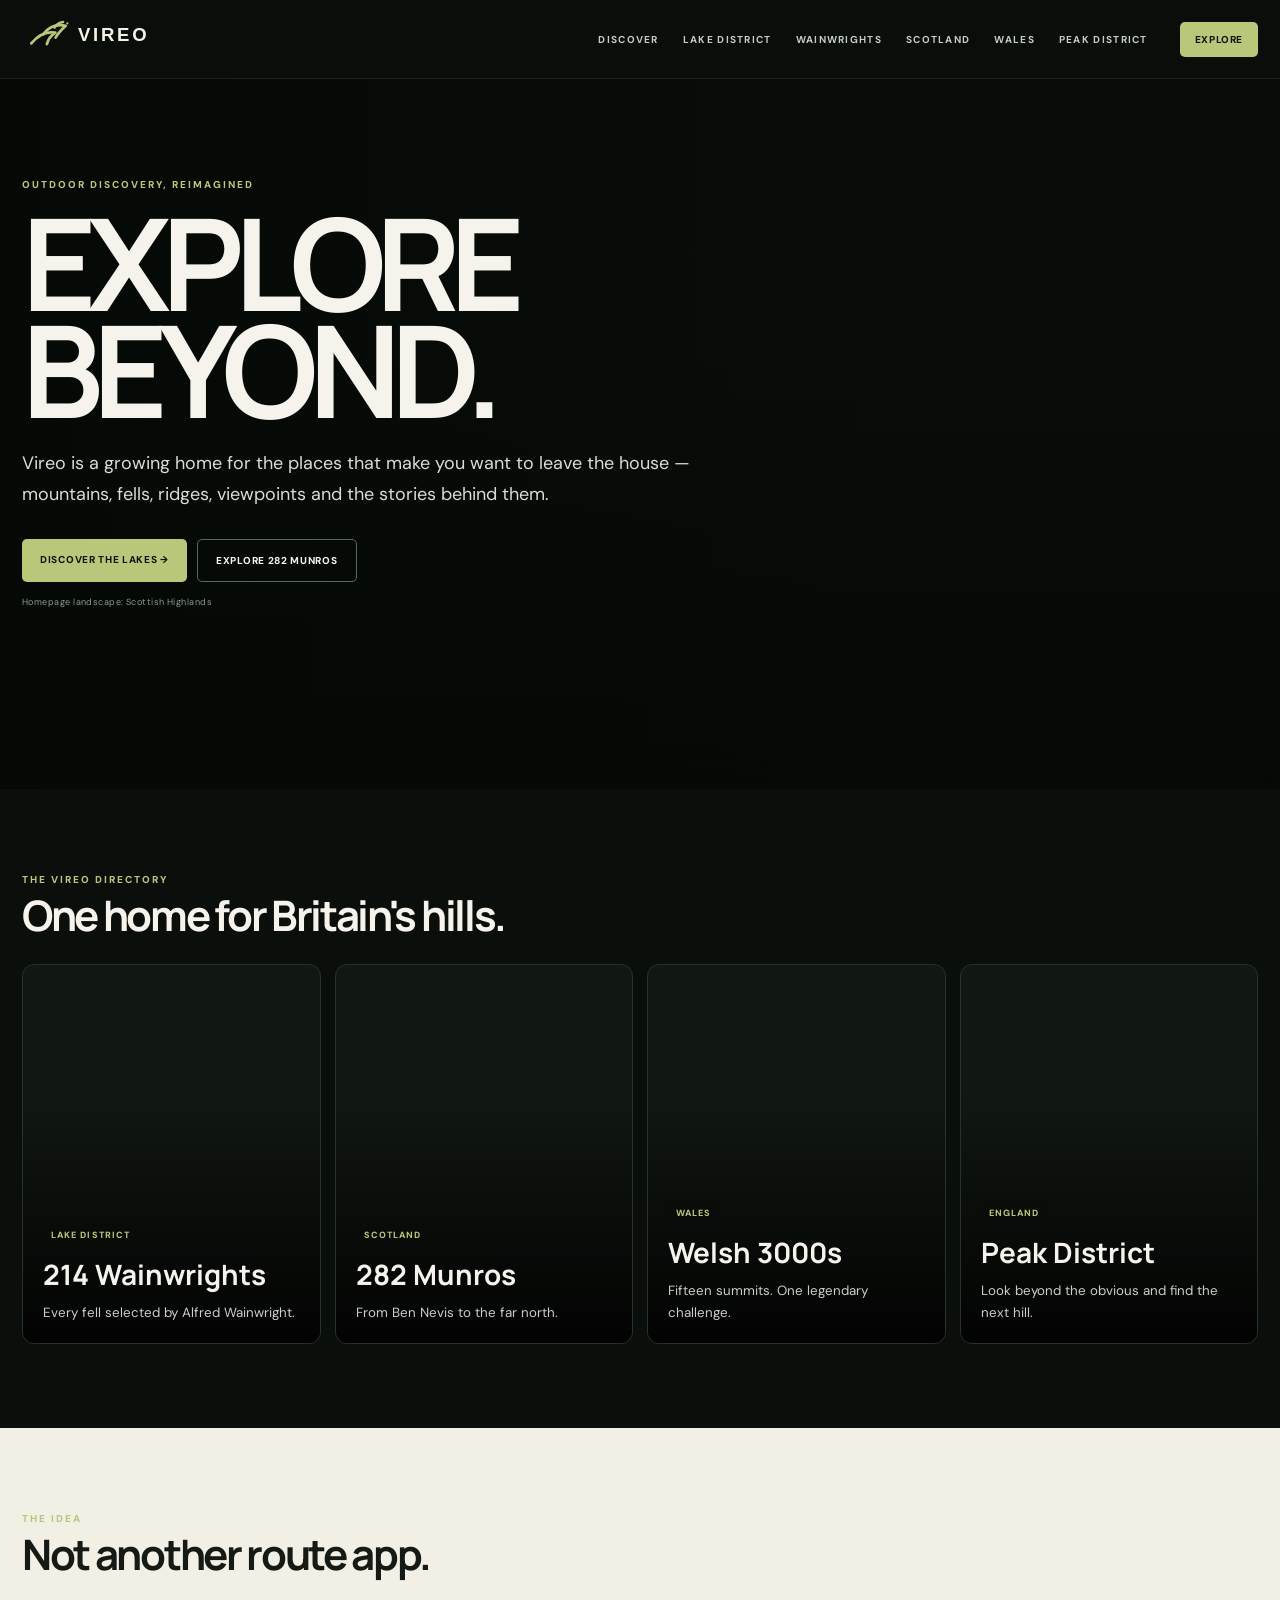
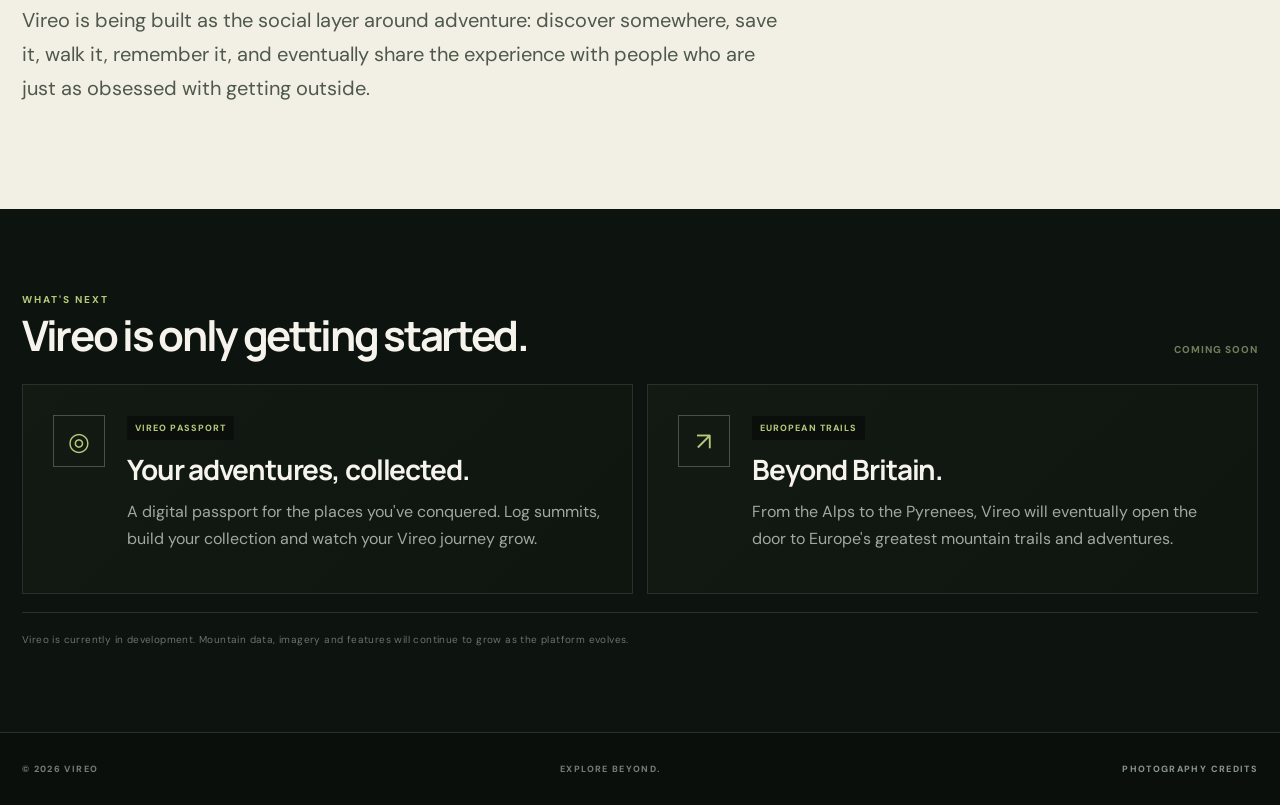
==== commit a8e89dff: "Add files via upload" ====
--- a/index.html
+++ b/index.html
@@ -1,154 +1 @@
-<!DOCTYPE html>
-<html lang="en">
-<head>
-  <meta charset="UTF-8">
-  <meta name="viewport" content="width=device-width, initial-scale=1.0">
-  <meta name="description" content="Vireo — explore mountains, trails and adventures across Britain and beyond.">
-  <title>Vireo — Explore Beyond</title>
-  <link rel="stylesheet" href="styles.css">
-</head>
-<body>
-
-<header class="site-header">
-  <a class="brand" href="index.html" aria-label="Vireo home">
-    <img src="vireo-logo.svg" alt="Vireo" class="brand-logo">
-    <span>VIREO</span>
-  </a>
-
-  <nav class="main-nav" aria-label="Main navigation">
-    <a class="active" href="index.html">Discover</a>
-    <a href="#ranges">Ranges</a>
-    <a href="wainwrights.html">Wainwrights</a>
-    <a href="munros.html">Munros</a>
-    <a href="#coming-soon">Coming soon</a>
-  </nav>
-
-  <a class="header-button" href="#ranges">Explore</a>
-</header>
-
-<main>
-  <section class="hero">
-    <div class="hero-photo" role="img" aria-label="Scottish Highlands mountain landscape"></div>
-    <div class="hero-shade"></div>
-
-    <div class="hero-content">
-      <div class="eyebrow">VIREO · EXPLORE BEYOND</div>
-      <img src="vireo-logo.svg" alt="" class="hero-logo" aria-hidden="true">
-      <h1>Find somewhere<br><em>worth getting lost.</em></h1>
-      <p>Discover Britain's mountains, trails and wild places — all in one place.</p>
-
-      <div class="hero-actions">
-        <a class="primary-button" href="#ranges">Start exploring <span>↗</span></a>
-        <a class="ghost-button" href="lake-district.html">Explore the Lake District</a>
-      </div>
-    </div>
-
-    <div class="hero-bottom">
-      <span>BRITAIN · MOUNTAINS · TRAILS · ADVENTURE</span>
-      <span class="scroll-cue">SCROLL TO DISCOVER ↓</span>
-    </div>
-  </section>
-
-  <section class="intro" id="ranges">
-    <div>
-      <span class="section-label">DISCOVER</span>
-      <h2>The mountains are<br><em>waiting.</em></h2>
-    </div>
-    <p>
-      Vireo is being built for people who would rather be outside.
-      Explore Britain's most iconic mountain regions, find your next summit,
-      and keep track of the places you've conquered.
-    </p>
-  </section>
-
-  <section class="range-grid">
-    <a class="range-card lake" href="lake-district.html">
-      <div class="card-overlay"></div>
-      <div class="card-content">
-        <span>01 · ENGLAND</span>
-        <h3>Lake District</h3>
-        <p>214 Wainwrights · Fells · Lakes</p>
-        <b>Explore →</b>
-      </div>
-    </a>
-
-    <a class="range-card scotland" href="munros.html">
-      <div class="card-overlay"></div>
-      <div class="card-content">
-        <span>02 · SCOTLAND</span>
-        <h3>Scottish Mountains</h3>
-        <p>Munros · Highlands · Great ridges</p>
-        <b>Explore →</b>
-      </div>
-    </a>
-
-    <a class="range-card wales" href="welsh-3000s.html">
-      <div class="card-overlay"></div>
-      <div class="card-content">
-        <span>03 · WALES</span>
-        <h3>Welsh Mountains</h3>
-        <p>3000s · Eryri · Rugged peaks</p>
-        <b>Explore →</b>
-      </div>
-    </a>
-
-    <a class="range-card peak" href="peak-district.html">
-      <div class="card-overlay"></div>
-      <div class="card-content">
-        <span>04 · ENGLAND</span>
-        <h3>Peak District</h3>
-        <p>Moors · Edges · Limestone valleys</p>
-        <b>Explore →</b>
-      </div>
-    </a>
-  </section>
-
-  <section class="feature-strip">
-    <div class="feature-copy">
-      <span class="section-label">THE VIREO IDEA</span>
-      <h2>More than a list<br>of <em>mountains.</em></h2>
-      <p>
-        Vireo is designed to become your home for adventure — from planning
-        your next walk to remembering every summit you've reached.
-      </p>
-    </div>
-
-    <div class="feature-stats">
-      <div><strong>214</strong><span>Wainwrights</span></div>
-      <div><strong>282</strong><span>Munros</span></div>
-      <div><strong>4</strong><span>Core regions</span></div>
-    </div>
-  </section>
-
-  <section class="coming" id="coming-soon">
-    <div class="coming-card passport">
-      <span class="coming-tag">COMING SOON</span>
-      <h2>Vireo<br><em>Passport.</em></h2>
-      <p>Collect the places you've been. Your adventures, all in one place.</p>
-      <span class="soon-arrow">→</span>
-    </div>
-
-    <div class="coming-card europe">
-      <span class="coming-tag">COMING SOON</span>
-      <h2>European<br><em>Trails.</em></h2>
-      <p>When Britain isn't enough, keep exploring beyond.</p>
-      <span class="soon-arrow">→</span>
-    </div>
-  </section>
-
-  <footer class="site-footer">
-    <div>
-      <div class="footer-brand">VIREO</div>
-      <p>Explore beyond.</p>
-    </div>
-    <div class="footer-note">
-      <span>VIREO IS IN DEVELOPMENT</span>
-      <small>Built for the people who'd rather be outside.</small>
-    </div>
-    <a href="photo-credits.html">Photography & credits →</a>
-  </footer>
-</main>
-
-<script src="script.js"></script>
-</body>
-</html>
+<!doctype html><html><head><meta charset="utf-8"><meta name="viewport" content="width=device-width,initial-scale=1"><title>Vireo — Explore Beyond</title><link rel="stylesheet" href="styles.css"></head><body><header><div class="wrap nav"><a href="index.html"><img class="logo-img" src="vireo-logo.svg" alt="Vireo"></a><nav class="navlinks"><a href="index.html">DISCOVER</a><a href="lake-district.html">LAKE DISTRICT</a><a href="wainwrights.html">WAINWRIGHTS</a><a href="munros.html">SCOTLAND</a><a href="welsh-3000s.html">WALES</a><a href="peak-district.html">PEAK DISTRICT</a></nav><a class="nav-cta" href="munros.html">EXPLORE</a></div></header><section class="hero hero-v8"><div class="wrap hero-inner"><div class="eyebrow">Outdoor discovery, reimagined</div><h1>EXPLORE<br>BEYOND.</h1><p>Vireo is a growing home for the places that make you want to leave the house — mountains, fells, ridges, viewpoints and the stories behind them.</p><div class="hero-actions"><a class="btn btn-primary" href="lake-district.html">DISCOVER THE LAKES →</a><a class="btn btn-ghost" href="munros.html">EXPLORE 282 MUNROS</a></div><div class="photo-credit">Homepage landscape: Scottish Highlands</div></div></section><section class="section"><div class="wrap"><div class="section-head"><div><p class="kicker">THE VIREO DIRECTORY</p><h2>One home for Britain's hills.</h2></div></div><div class="explore-grid"><a class="explore-card" href="wainwrights.html"><div class="img" style="background-image:url('https://upload.wikimedia.org/wikipedia/commons/a/a4/Scafell_Pike.jpg')"></div><div class="explore-copy"><span class="pill">LAKE DISTRICT</span><h3>214 Wainwrights</h3><small>Every fell selected by Alfred Wainwright.</small></div></a><a class="explore-card" href="munros.html"><div class="img" style="background-image:url('https://upload.wikimedia.org/wikipedia/commons/0/0d/Ben_Nevis.jpg')"></div><div class="explore-copy"><span class="pill">SCOTLAND</span><h3>282 Munros</h3><small>From Ben Nevis to the far north.</small></div></a><a class="explore-card" href="welsh-3000s.html"><div class="img" style="background-image:url('https://upload.wikimedia.org/wikipedia/commons/thumb/6/62/Yr_Wyddfa_%E2%80%93_Snowdon.jpg/1280px-Yr_Wyddfa_%E2%80%93_Snowdon.jpg')"></div><div class="explore-copy"><span class="pill">WALES</span><h3>Welsh 3000s</h3><small>Fifteen summits. One legendary challenge.</small></div></a><a class="explore-card" href="peak-district.html"><div class="img" style="background-image:url('https://upload.wikimedia.org/wikipedia/commons/thumb/7/7a/Peak_District_-_Mam_Tor_-_Sept_2014.jpg/960px-Peak_District_-_Mam_Tor_-_Sept_2014.jpg')"></div><div class="explore-copy"><span class="pill">ENGLAND</span><h3>Peak District</h3><small>Look beyond the obvious and find the next hill.</small></div></a></div></div></section><section class="section paper"><div class="wrap"><div class="section-head"><div><p class="kicker">THE IDEA</p><h2>Not another route app.</h2></div></div><p style="max-width:760px;font-size:20px;line-height:1.7;color:#4f584d">Vireo is being built as the social layer around adventure: discover somewhere, save it, walk it, remember it, and eventually share the experience with people who are just as obsessed with getting outside.</p></div></section><section class="section coming"><div class="wrap"><div class="section-head"><div><p class="kicker">WHAT'S NEXT</p><h2>Vireo is only getting started.</h2></div><span class="view">COMING SOON</span></div><div class="coming-grid"><article class="coming-card"><div class="coming-icon">◎</div><div><span class="pill">VIREO PASSPORT</span><h3>Your adventures, collected.</h3><p>A digital passport for the places you've conquered. Log summits, build your collection and watch your Vireo journey grow.</p></div></article><article class="coming-card"><div class="coming-icon">↗</div><div><span class="pill">EUROPEAN TRAILS</span><h3>Beyond Britain.</h3><p>From the Alps to the Pyrenees, Vireo will eventually open the door to Europe's greatest mountain trails and adventures.</p></div></article></div><div class="home-note">Vireo is currently in development. Mountain data, imagery and features will continue to grow as the platform evolves.</div></div></section><footer><div class="wrap foot"><span>© 2026 VIREO</span><span>EXPLORE BEYOND.</span><a href="photo-credits.html">PHOTOGRAPHY CREDITS</a></div></footer></body></html>
--- a/styles.css
+++ b/styles.css
@@ -1,116 +1,17 @@
-@import url('https://fonts.googleapis.com/css2?family=DM+Sans:wght@400;500;600;700&family=Playfair+Display:ital,wght@0,500;0,600;1,500;1,600&display=swap');
+@import url("https://fonts.googleapis.com/css2?family=DM+Sans:wght@400;500;700&family=Manrope:wght@700;800&display=swap");
+:root{--bg:#0a0f0b;--panel:#121913;--panel2:#182019;--paper:#f2efe5;--ink:#151a15;--olive:#b8c77a;--muted:#99a198;--line:#293229;--white:#f5f3eb;--shadow:0 25px 70px rgba(0,0,0,.28)}
+*{box-sizing:border-box}html{scroll-behavior:smooth}body{margin:0;background:var(--bg);color:var(--white);font-family:"DM Sans",system-ui,sans-serif}body.locked{overflow:hidden}a{color:inherit;text-decoration:none}button,input,select{font:inherit}.wrap{width:min(1240px,calc(100% - 44px));margin:auto}
+header{position:sticky;top:0;z-index:30;background:rgba(10,15,11,.88);backdrop-filter:blur(18px);border-bottom:1px solid rgba(255,255,255,.07)}.nav{height:78px;display:flex;align-items:center;gap:32px}.logo-img{width:142px;height:auto}.navlinks{display:flex;gap:24px;margin-left:auto}.navlinks a{font-size:10px;letter-spacing:.13em;color:#c7ccc4;font-weight:700}.navlinks a:hover{color:var(--olive)}.nav-cta{background:var(--olive);color:#10150f;padding:11px 15px;border-radius:5px;font-size:10px;font-weight:800;letter-spacing:.06em}
+.hero{min-height:710px;display:flex;align-items:flex-end;position:relative;background:url('https://upload.wikimedia.org/wikipedia/commons/0/04/Scottish_Highlands_Mountains.jpg?utm_source=commons.wikimedia.org&utm_campaign=index&utm_content=original') center/cover no-repeat}.hero:before{content:"";position:absolute;inset:0;background:linear-gradient(90deg,rgba(5,9,6,.93),rgba(5,9,6,.32) 68%),linear-gradient(0deg,rgba(5,9,6,.92),transparent 62%)}.hero-inner{position:relative;z-index:2;padding:0 0 82px}.eyebrow,.kicker{font-size:10px;text-transform:uppercase;letter-spacing:.2em;color:var(--olive);font-weight:800}.hero h1{font-family:Manrope,sans-serif;font-size:clamp(68px,10vw,138px);line-height:.84;letter-spacing:-.075em;margin:18px 0 24px}.hero p{max-width:670px;font-size:18px;line-height:1.7;color:#d8ddd5;margin:0}.hero-actions{display:flex;gap:10px;flex-wrap:wrap;margin-top:30px}.btn{padding:14px 18px;border-radius:5px;font-size:10px;font-weight:800;letter-spacing:.07em}.btn-primary{background:var(--olive);color:#10150f}.btn-ghost{border:1px solid #5b675c;color:#f2f4ee}
+.section{padding:84px 0}.paper{background:var(--paper);color:var(--ink)}.section-head{display:flex;justify-content:space-between;gap:30px;align-items:end;margin-bottom:28px}.section-head h2{font-family:Manrope,sans-serif;font-size:42px;line-height:1;letter-spacing:-.055em;margin:8px 0 0}.section-head p{margin:0}.view{font-size:10px;font-weight:800;letter-spacing:.1em;color:#707d5b}
+.explore-grid{display:grid;grid-template-columns:repeat(4,1fr);gap:14px}.explore-card{border:1px solid var(--line);border-radius:12px;overflow:hidden;background:var(--panel);min-height:380px;position:relative}.explore-card .img{position:absolute;inset:0;background-size:cover;background-position:center}.explore-card .img:after{content:"";position:absolute;inset:0;background:linear-gradient(0deg,rgba(0,0,0,.9),rgba(0,0,0,.08) 65%)}.explore-copy{position:absolute;bottom:20px;left:20px;right:20px;z-index:2}.explore-copy h3{font-family:Manrope,sans-serif;font-size:28px;margin:8px 0}.explore-copy small{color:#c9d0c6;line-height:1.5}.pill{display:inline-block;padding:6px 8px;background:rgba(9,13,10,.75);font-size:9px;letter-spacing:.12em;font-weight:800;color:var(--olive)}
+.region-strip{display:grid;grid-template-columns:repeat(4,1fr);gap:1px;background:var(--line);border:1px solid var(--line);margin-top:30px}.region-card{background:var(--panel);padding:28px}.region-card b{display:block;font-family:Manrope;font-size:34px;letter-spacing:-.04em}.region-card span{font-size:9px;letter-spacing:.12em;color:var(--muted);font-weight:800}
+.directory-hero{padding:90px 0 42px}.directory-hero h1{font-family:Manrope;font-size:clamp(58px,8vw,108px);line-height:.86;letter-spacing:-.07em;margin:12px 0 22px}.directory-hero .lead{max-width:760px;color:#aeb6ad;line-height:1.7;font-size:16px}.directory-tools{display:flex;gap:10px;margin:35px 0 18px;flex-wrap:wrap}.directory-tools input,.directory-tools select{background:#121913;border:1px solid #313c32;color:#e8ece5;padding:13px 14px;border-radius:6px;outline:none}.directory-tools input{flex:1;min-width:250px}.directory-tools input:focus{border-color:var(--olive)}.count{font-size:10px;letter-spacing:.13em;color:#7f897f;text-transform:uppercase;margin-bottom:12px}.peak-grid{display:grid;grid-template-columns:repeat(3,1fr);gap:8px}.peak-card{display:grid;grid-template-columns:38px 1fr auto 24px;gap:10px;align-items:center;text-align:left;background:#111811;border:1px solid #263027;color:#edf0e9;padding:15px 14px;border-radius:7px;cursor:pointer;transition:.18s}.peak-card:hover{transform:translateY(-2px);border-color:#56634f;background:#172018}.rank{font-size:9px;color:#68736a}.peak-name{font-weight:700;font-size:13px}.peak-height{font-size:11px;color:var(--olive);font-weight:800}.peak-arrow{color:#6d786e}.drawer{position:fixed;inset:0;background:rgba(0,0,0,.65);z-index:50;display:flex;justify-content:flex-end;opacity:0;pointer-events:none;transition:.2s}.drawer.open{opacity:1;pointer-events:auto}.drawer-panel{width:min(560px,100%);height:100%;background:#101711;border-left:1px solid #2c372d;padding:46px 40px;transform:translateX(100%);transition:.25s;overflow:auto}.drawer.open .drawer-panel{transform:none}.close{border:1px solid #364137;background:none;color:#aeb6ac;padding:9px 12px;border-radius:5px;font-size:9px;letter-spacing:.12em;font-weight:800;float:right}.drawer h2{font-family:Manrope;font-size:48px;line-height:.95;letter-spacing:-.06em;margin:70px 0 10px}.drawer .height{font-family:Manrope;font-size:34px;color:var(--olive)}.drawer p{color:#b8c0b8;line-height:1.8}.drawer-note{margin-top:34px;padding:20px;border:1px solid #2b352c;background:#141d15;color:#89948a;font-size:12px;line-height:1.7}
+.fell{display:grid;grid-template-columns:70px 1fr;grid-template-rows:auto auto;gap:3px 12px;text-align:left;background:#111811;border:1px solid #263027;color:#edf0e9;padding:15px 14px;border-radius:7px;cursor:pointer}.fell:hover{border-color:#56634f;background:#172018}.fell em{grid-row:1/3;font-style:normal;font-family:Manrope;font-size:20px;color:var(--olive);align-self:center}.fell b{font-size:13px}.fell span{font-size:10px;color:#7f897f}footer{border-top:1px solid var(--line);padding:30px 0;color:#737d74}.foot{display:flex;justify-content:space-between;font-size:9px;letter-spacing:.15em;font-weight:800}
+@media(max-width:900px){.navlinks{display:none}.explore-grid{grid-template-columns:repeat(2,1fr)}.peak-grid{grid-template-columns:repeat(2,1fr)}.region-strip{grid-template-columns:repeat(2,1fr)}}@media(max-width:620px){.wrap{width:min(100% - 28px,1240px)}.hero{min-height:650px}.hero h1{font-size:68px}.section{padding:60px 0}.explore-grid,.peak-grid{grid-template-columns:1fr}.region-strip{grid-template-columns:1fr}.directory-hero{padding-top:60px}.drawer-panel{padding:30px 22px}.drawer h2{font-size:38px}}
 
-:root{
-  --ink:#14231d;
-  --muted:#66736d;
-  --cream:#f5f4ef;
-  --line:rgba(20,35,29,.13);
-  --green:#42634e;
-  --green-dark:#203b2b;
-  --white:#fff;
-}
+.photo-credit{margin-top:14px;font-size:9px;letter-spacing:.05em;color:#aeb7ad;opacity:.82}.coming{background:#0d130e}.coming-grid{display:grid;grid-template-columns:repeat(2,1fr);gap:14px}.coming-card{border:1px solid var(--line);background:linear-gradient(135deg,#121a13,#0f150f);padding:30px;display:flex;gap:22px;min-height:210px}.coming-icon{width:52px;height:52px;flex:0 0 52px;border:1px solid #475445;color:var(--olive);display:grid;place-items:center;font-size:25px}.coming-card h3{font-family:Manrope;font-size:28px;letter-spacing:-.04em;margin:10px 0}.coming-card p{color:#9fa9a0;line-height:1.7;margin:0;max-width:620px}.home-note{margin-top:18px;padding-top:18px;border-top:1px solid var(--line);font-size:10px;line-height:1.7;letter-spacing:.04em;color:#69746b}.foot a{color:#88948a}.foot a:hover{color:var(--olive)}
+@media(max-width:620px){.coming-grid{grid-template-columns:1fr}.coming-card{padding:22px}.foot{gap:12px;flex-wrap:wrap}}
 
-*{box-sizing:border-box}
-html{scroll-behavior:smooth}
-body{margin:0;background:var(--cream);color:var(--ink);font-family:"DM Sans",Arial,sans-serif}
-a{color:inherit;text-decoration:none}
-
-.site-header{
-  position:absolute;z-index:20;top:0;left:0;right:0;
-  display:flex;align-items:center;justify-content:space-between;
-  padding:24px 5vw;color:#fff;
-}
-.brand{display:flex;align-items:center;gap:10px;font-weight:700;letter-spacing:.2em;font-size:15px}
-.brand-logo{width:27px;height:27px;object-fit:contain;filter:brightness(0) invert(1)}
-.main-nav{display:flex;gap:28px;align-items:center}
-.main-nav a{font-size:13px;opacity:.82;transition:.2s}
-.main-nav a:hover,.main-nav .active{opacity:1}
-.header-button{border:1px solid rgba(255,255,255,.5);padding:10px 18px;border-radius:999px;font-size:12px}
-
-.hero{height:92vh;min-height:650px;position:relative;color:#fff;overflow:hidden;background:#24352c}
-.hero-photo{
-  position:absolute;inset:0;
-  background-image:url("https://upload.wikimedia.org/wikipedia/commons/0/04/Scottish_Highlands_Mountains.jpg?utm_source=commons.wikimedia.org&utm_campaign=index&utm_content=original");
-  background-size:cover;background-position:center;
-  transform:scale(1.02);
-}
-.hero-shade{
-  position:absolute;inset:0;
-  background:
-    linear-gradient(90deg,rgba(7,18,12,.58) 0%,rgba(7,18,12,.18) 58%,rgba(7,18,12,.12) 100%),
-    linear-gradient(0deg,rgba(5,13,9,.62) 0%,transparent 45%,rgba(5,13,9,.2) 100%);
-}
-.hero-content{position:absolute;left:8vw;top:50%;transform:translateY(-43%);max-width:700px}
-.eyebrow{font-size:11px;letter-spacing:.28em;font-weight:600;margin-bottom:28px;opacity:.9}
-.hero-logo{width:62px;height:62px;object-fit:contain;filter:brightness(0) invert(1);margin-bottom:18px}
-.hero h1{font-size:clamp(48px,7vw,92px);line-height:.95;letter-spacing:-.055em;margin:0 0 24px;font-weight:600}
-.hero h1 em,.intro h2 em,.feature-copy h2 em,.coming-card h2 em{font-family:"Playfair Display",serif;font-weight:500}
-.hero p{font-size:17px;line-height:1.6;max-width:500px;color:rgba(255,255,255,.86)}
-.hero-actions{display:flex;gap:12px;margin-top:30px;flex-wrap:wrap}
-.primary-button,.ghost-button{padding:14px 20px;border-radius:999px;font-size:13px;font-weight:600}
-.primary-button{background:#fff;color:var(--ink)}
-.ghost-button{border:1px solid rgba(255,255,255,.45);color:#fff}
-.hero-bottom{position:absolute;left:5vw;right:5vw;bottom:28px;display:flex;justify-content:space-between;font-size:10px;letter-spacing:.18em;opacity:.72}
-
-.intro{display:grid;grid-template-columns:1.1fr .9fr;gap:8vw;padding:110px 9vw 70px;align-items:end}
-.section-label{font-size:10px;letter-spacing:.25em;font-weight:700;color:var(--green)}
-.intro h2,.feature-copy h2{font-size:clamp(42px,5vw,68px);line-height:1;letter-spacing:-.045em;margin:16px 0 0}
-.intro>p,.feature-copy p{font-size:16px;line-height:1.8;color:var(--muted);max-width:500px}
-
-.range-grid{display:grid;grid-template-columns:1fr 1fr;gap:14px;padding:0 5vw 100px}
-.range-card{height:420px;position:relative;overflow:hidden;color:#fff;background:#52645a}
-.range-card:after{content:"";position:absolute;inset:0;background:linear-gradient(0deg,rgba(5,15,10,.7),transparent 65%)}
-.range-card:before{content:"";position:absolute;inset:0;background-size:cover;background-position:center;transition:transform .7s}
-.range-card:hover:before{transform:scale(1.04)}
-.lake:before{background-image:url("https://upload.wikimedia.org/wikipedia/commons/0/04/Scottish_Highlands_Mountains.jpg?utm_source=commons.wikimedia.org&utm_campaign=index&utm_content=original")}
-.scotland:before{background-image:url("https://upload.wikimedia.org/wikipedia/commons/0/04/Scottish_Highlands_Mountains.jpg?utm_source=commons.wikimedia.org&utm_campaign=index&utm_content=original")}
-.wales:before{background-image:linear-gradient(120deg,#45584b,#829083)}
-.peak:before{background-image:linear-gradient(120deg,#66745f,#a5aa8e)}
-.card-overlay{position:absolute;inset:0;background:rgba(16,34,23,.16);z-index:1}
-.card-content{position:absolute;z-index:2;left:28px;right:28px;bottom:28px}
-.card-content span{font-size:10px;letter-spacing:.2em;opacity:.8}
-.card-content h3{font-size:36px;letter-spacing:-.04em;margin:8px 0}
-.card-content p{font-size:13px;opacity:.85;margin:0 0 18px}
-.card-content b{font-size:12px}
-
-.feature-strip{margin:0 5vw 100px;background:#e7e8e0;padding:80px 7vw;display:grid;grid-template-columns:1fr 1fr;gap:8vw}
-.feature-stats{display:grid;grid-template-columns:repeat(3,1fr);align-items:end}
-.feature-stats div{border-left:1px solid var(--line);padding-left:18px}
-.feature-stats strong{display:block;font-size:42px;letter-spacing:-.05em}
-.feature-stats span{font-size:11px;color:var(--muted);text-transform:uppercase;letter-spacing:.12em}
-
-.coming{display:grid;grid-template-columns:1fr 1fr;gap:14px;padding:0 5vw 100px}
-.coming-card{min-height:310px;padding:40px;position:relative;overflow:hidden}
-.passport{background:#1e3427;color:#fff}
-.europe{background:#dfe3db;color:var(--ink)}
-.coming-tag{font-size:9px;letter-spacing:.25em;font-weight:700;opacity:.7}
-.coming-card h2{font-size:48px;line-height:.95;letter-spacing:-.045em;margin:70px 0 16px}
-.coming-card p{max-width:300px;line-height:1.6;opacity:.78;font-size:14px}
-.soon-arrow{position:absolute;right:35px;bottom:30px;font-size:25px}
-
-.site-footer{padding:45px 5vw 55px;border-top:1px solid var(--line);display:flex;align-items:end;justify-content:space-between;gap:30px}
-.footer-brand{font-size:16px;font-weight:700;letter-spacing:.22em}
-.site-footer p{margin:7px 0 0;color:var(--muted);font-size:12px}
-.footer-note{text-align:center}
-.footer-note span{display:block;font-size:9px;letter-spacing:.2em;font-weight:700}
-.footer-note small{display:block;color:var(--muted);font-size:11px;margin-top:7px}
-.site-footer>a{font-size:11px;color:var(--green);font-weight:600}
-
-@media(max-width:800px){
-  .site-header{padding:18px 5vw}
-  .main-nav{display:none}
-  .header-button{padding:9px 14px}
-  .hero{min-height:680px;height:88vh}
-  .hero-content{left:7vw;right:7vw}
-  .hero h1{font-size:55px}
-  .hero-bottom{font-size:8px}
-  .scroll-cue{display:none}
-  .intro,.feature-strip{grid-template-columns:1fr;padding-left:7vw;padding-right:7vw}
-  .intro{padding-top:80px}
-  .range-grid,.coming{grid-template-columns:1fr;padding-left:5vw;padding-right:5vw}
-  .range-card{height:350px}
-  .feature-stats{margin-top:35px}
-  .coming-card h2{font-size:40px;margin-top:55px}
-  .site-footer{align-items:flex-start;flex-direction:column}
-  .footer-note{text-align:left}
-}
+/* VIREO V8 — homepage only: keep the existing font and simple layout. */
+.hero-v8{background-position:center 48%}
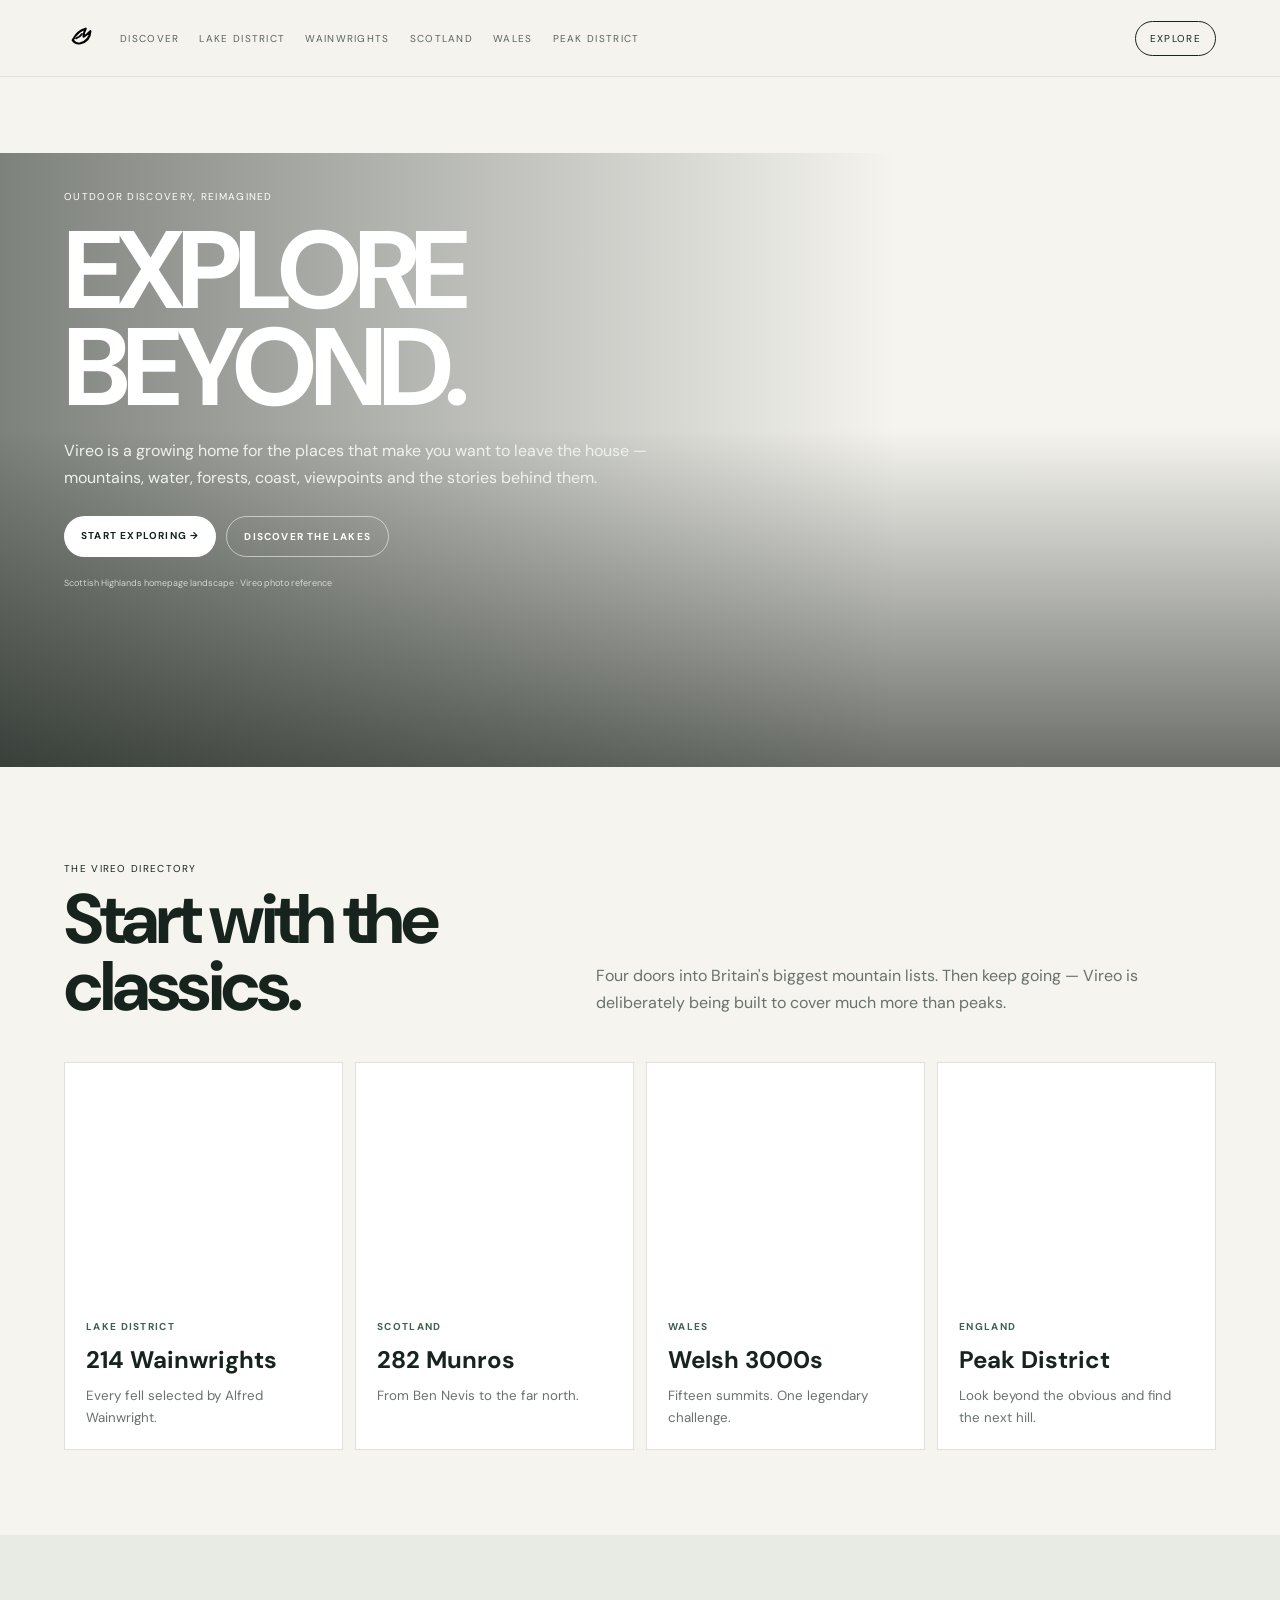
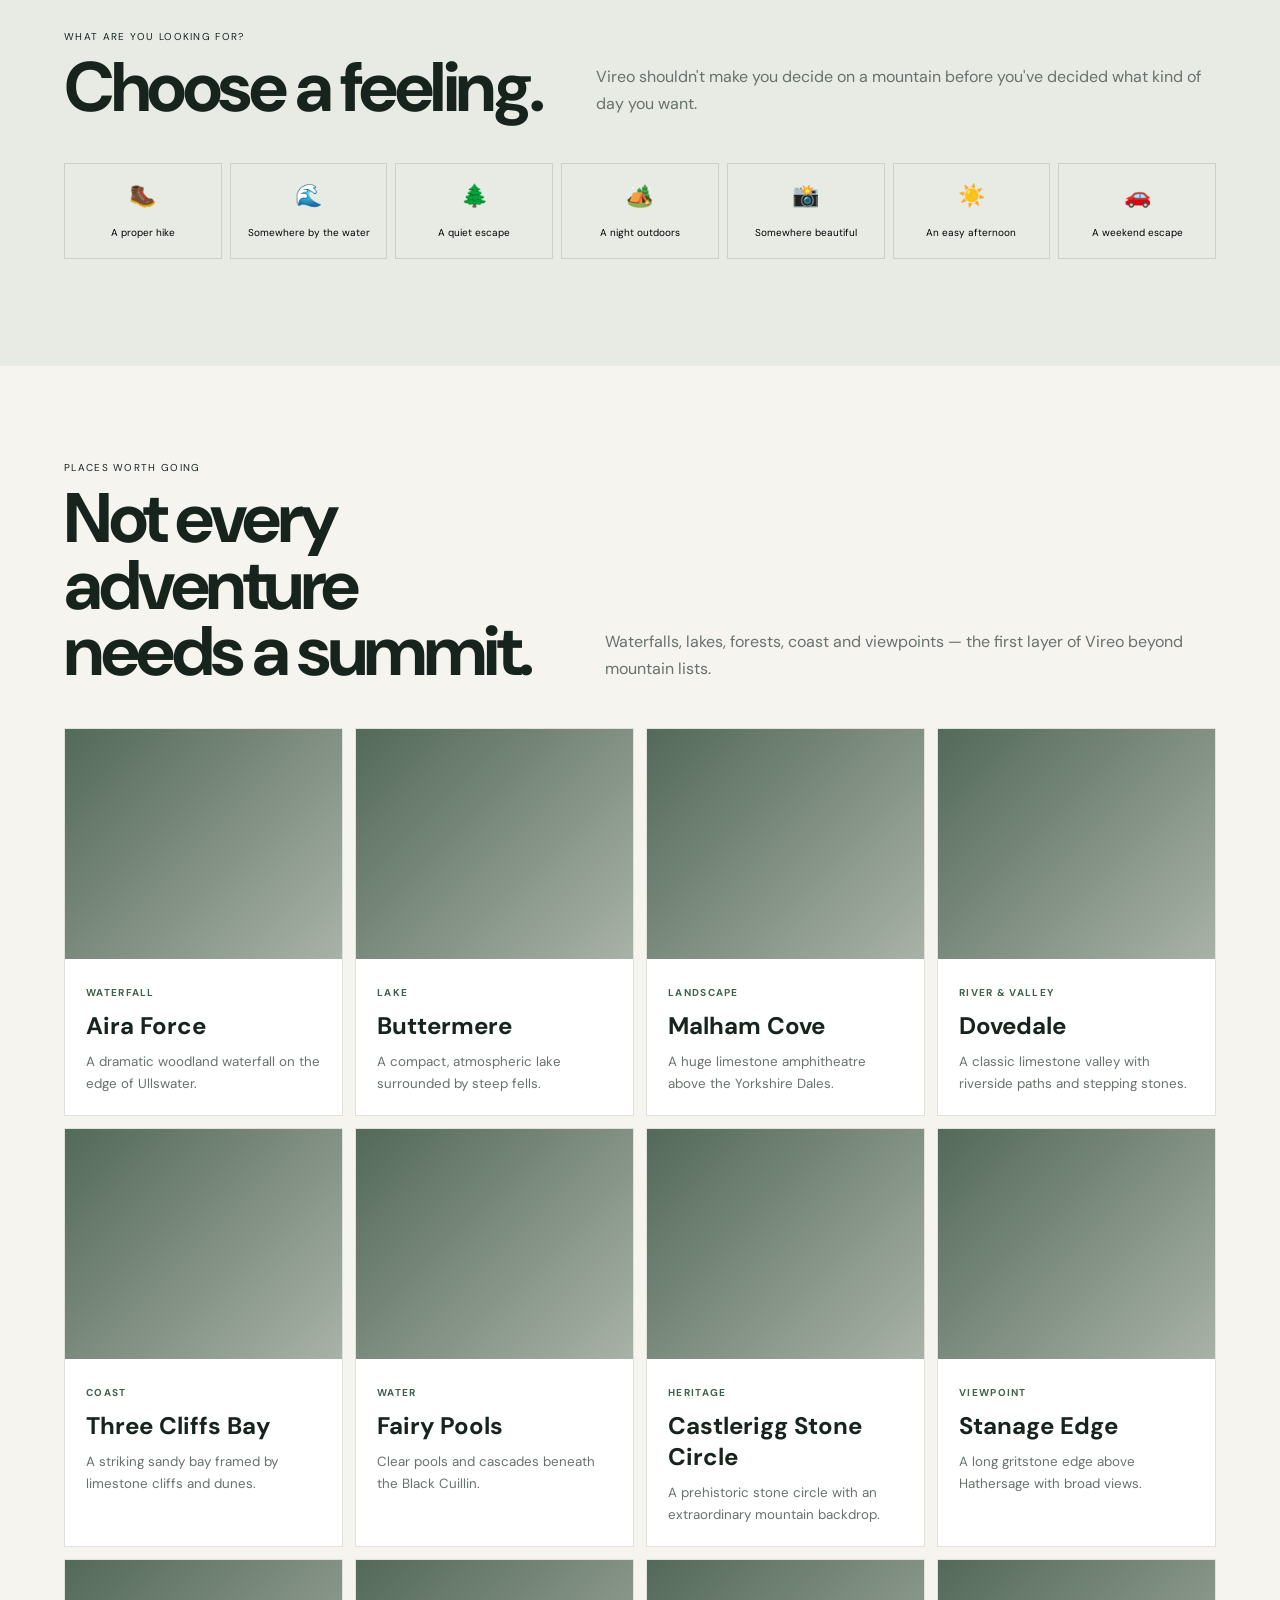
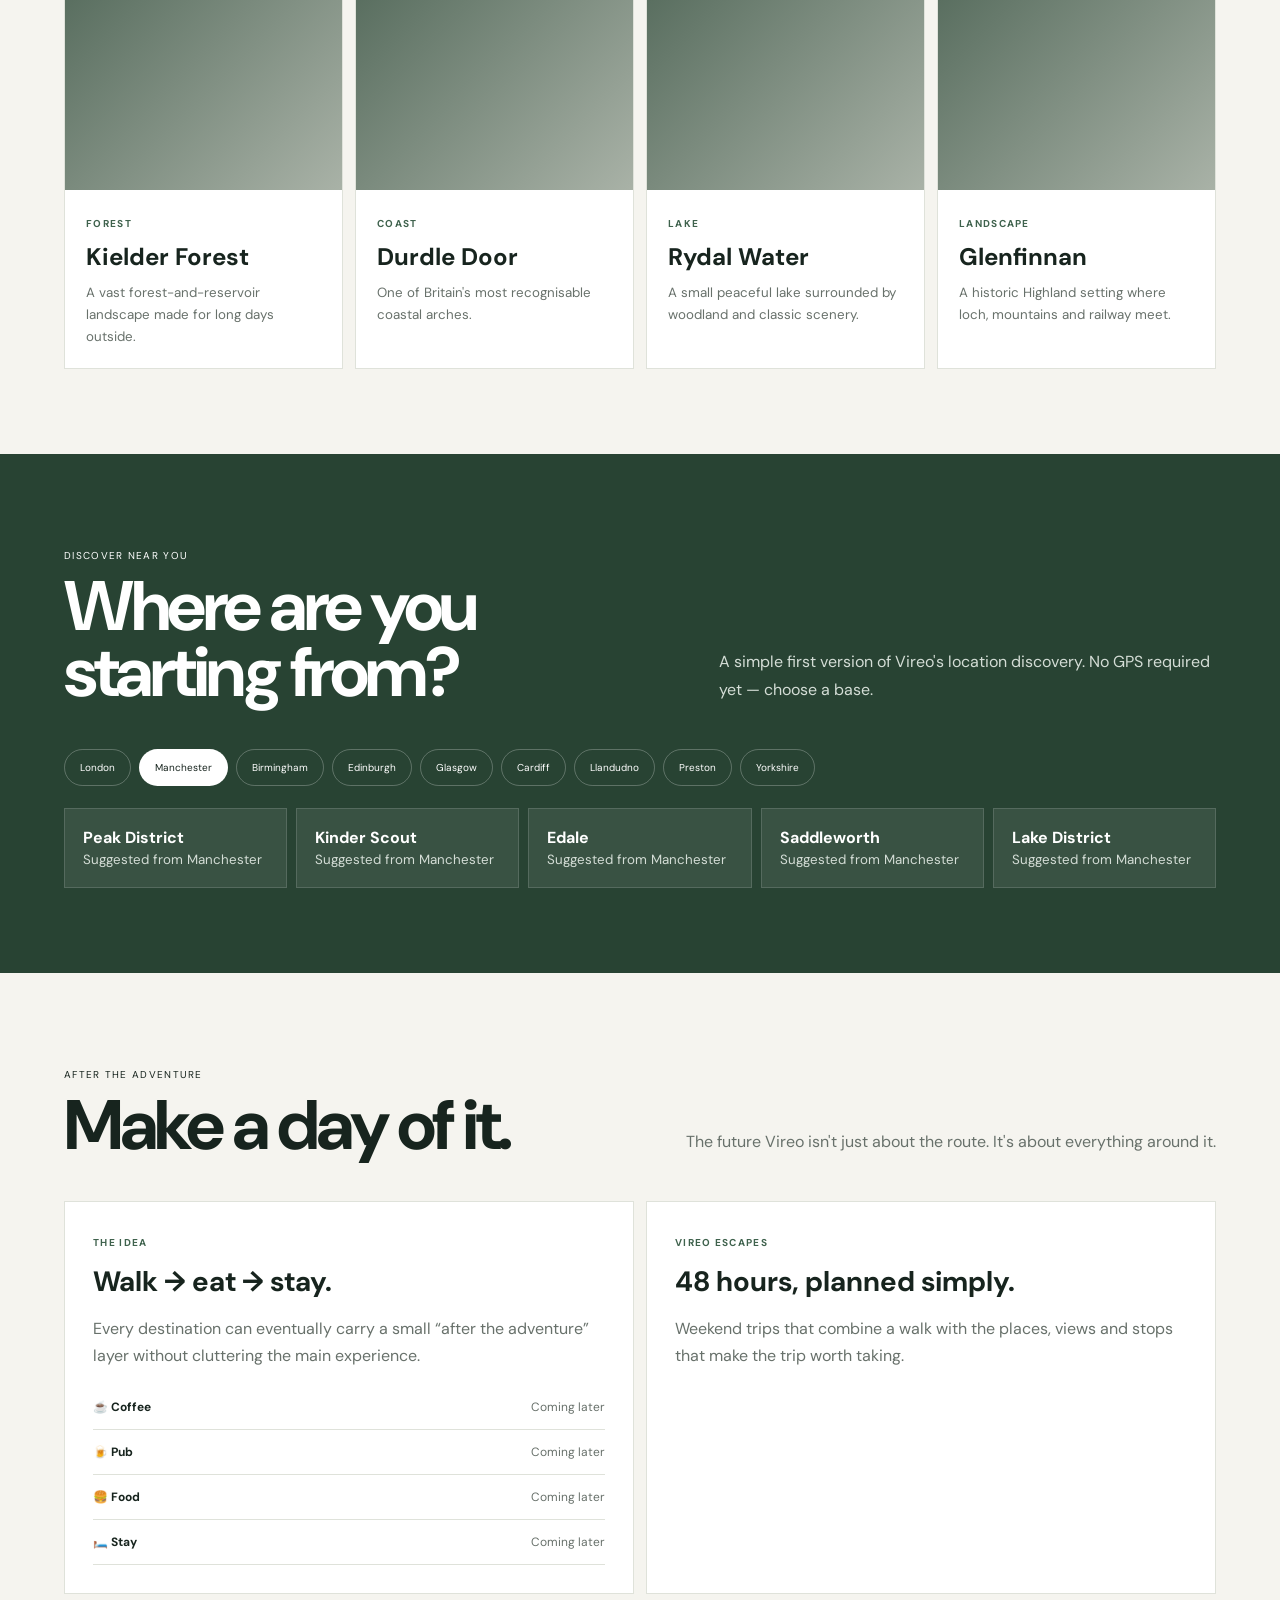
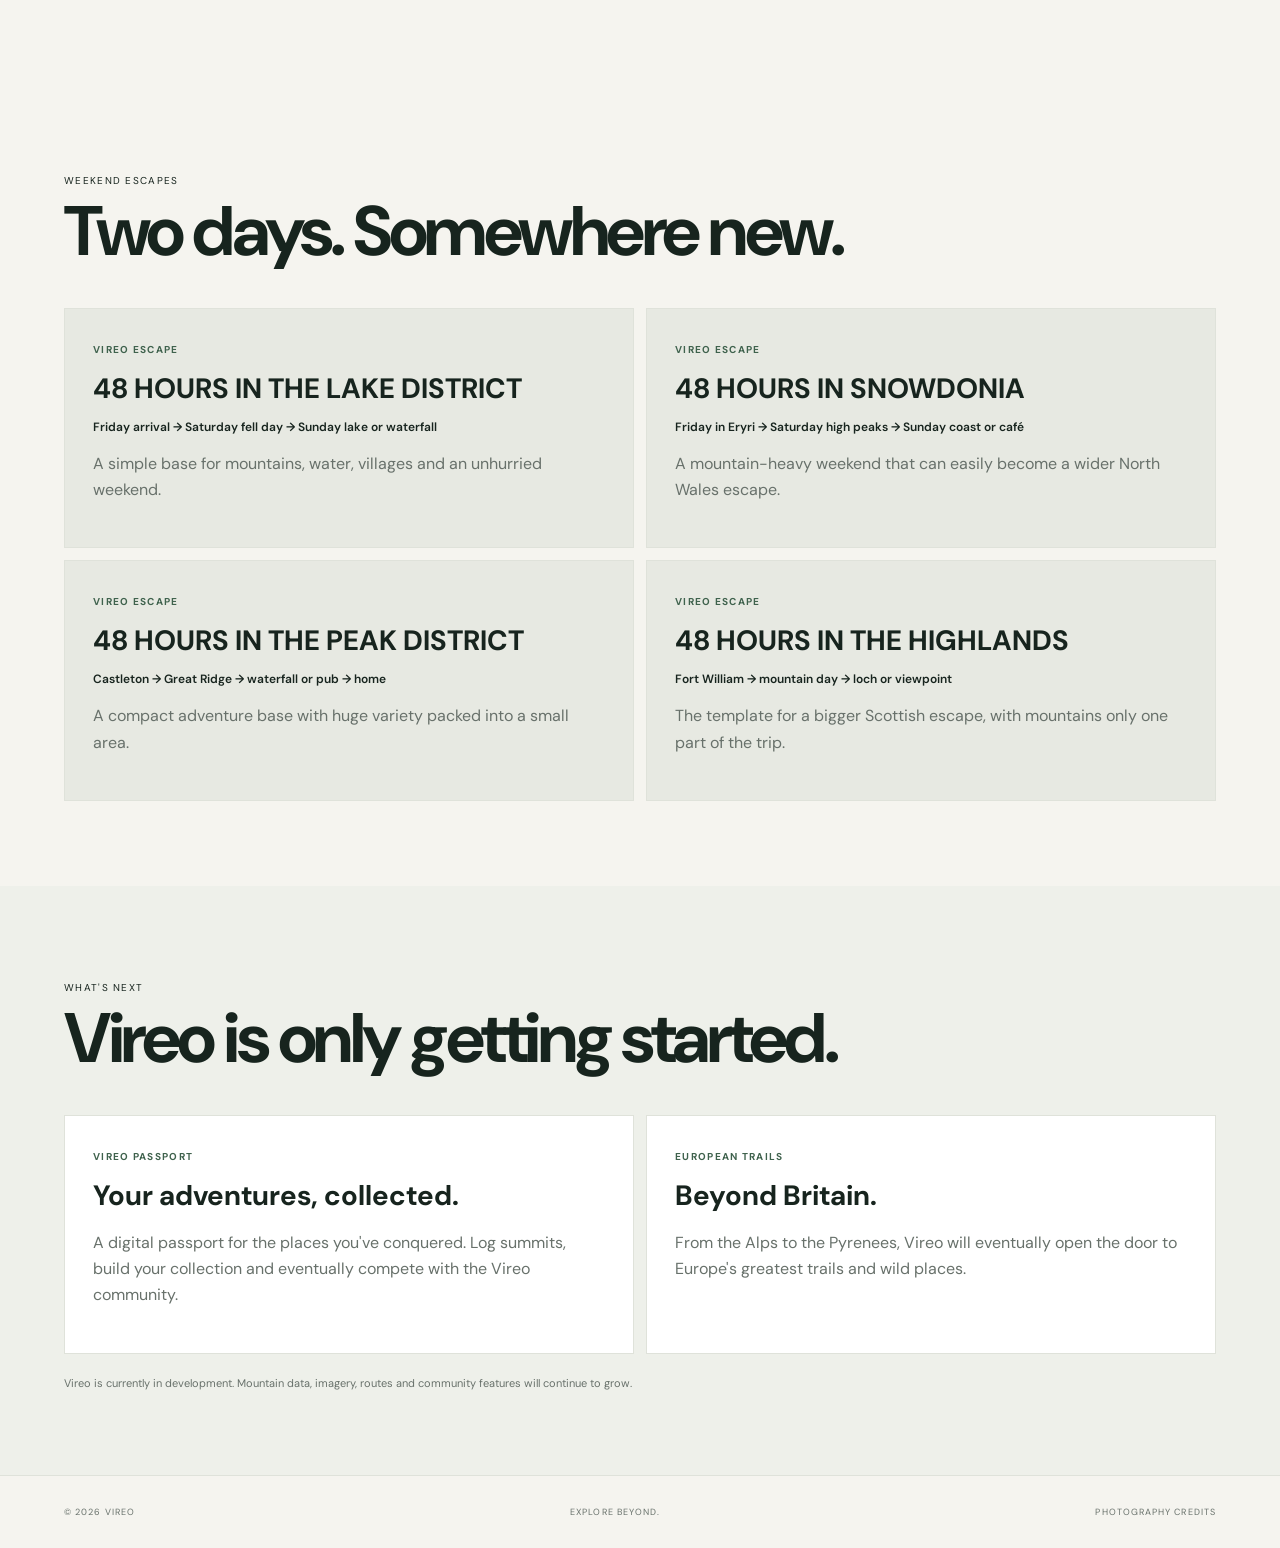
==== commit 4ea1ec32: "Add files via upload" ====
--- a/index.html
+++ b/index.html
@@ -1 +1,20 @@
-<!doctype html><html><head><meta charset="utf-8"><meta name="viewport" content="width=device-width,initial-scale=1"><title>Vireo — Explore Beyond</title><link rel="stylesheet" href="styles.css"></head><body><header><div class="wrap nav"><a href="index.html"><img class="logo-img" src="vireo-logo.svg" alt="Vireo"></a><nav class="navlinks"><a href="index.html">DISCOVER</a><a href="lake-district.html">LAKE DISTRICT</a><a href="wainwrights.html">WAINWRIGHTS</a><a href="munros.html">SCOTLAND</a><a href="welsh-3000s.html">WALES</a><a href="peak-district.html">PEAK DISTRICT</a></nav><a class="nav-cta" href="munros.html">EXPLORE</a></div></header><section class="hero hero-v8"><div class="wrap hero-inner"><div class="eyebrow">Outdoor discovery, reimagined</div><h1>EXPLORE<br>BEYOND.</h1><p>Vireo is a growing home for the places that make you want to leave the house — mountains, fells, ridges, viewpoints and the stories behind them.</p><div class="hero-actions"><a class="btn btn-primary" href="lake-district.html">DISCOVER THE LAKES →</a><a class="btn btn-ghost" href="munros.html">EXPLORE 282 MUNROS</a></div><div class="photo-credit">Homepage landscape: Scottish Highlands</div></div></section><section class="section"><div class="wrap"><div class="section-head"><div><p class="kicker">THE VIREO DIRECTORY</p><h2>One home for Britain's hills.</h2></div></div><div class="explore-grid"><a class="explore-card" href="wainwrights.html"><div class="img" style="background-image:url('https://upload.wikimedia.org/wikipedia/commons/a/a4/Scafell_Pike.jpg')"></div><div class="explore-copy"><span class="pill">LAKE DISTRICT</span><h3>214 Wainwrights</h3><small>Every fell selected by Alfred Wainwright.</small></div></a><a class="explore-card" href="munros.html"><div class="img" style="background-image:url('https://upload.wikimedia.org/wikipedia/commons/0/0d/Ben_Nevis.jpg')"></div><div class="explore-copy"><span class="pill">SCOTLAND</span><h3>282 Munros</h3><small>From Ben Nevis to the far north.</small></div></a><a class="explore-card" href="welsh-3000s.html"><div class="img" style="background-image:url('https://upload.wikimedia.org/wikipedia/commons/thumb/6/62/Yr_Wyddfa_%E2%80%93_Snowdon.jpg/1280px-Yr_Wyddfa_%E2%80%93_Snowdon.jpg')"></div><div class="explore-copy"><span class="pill">WALES</span><h3>Welsh 3000s</h3><small>Fifteen summits. One legendary challenge.</small></div></a><a class="explore-card" href="peak-district.html"><div class="img" style="background-image:url('https://upload.wikimedia.org/wikipedia/commons/thumb/7/7a/Peak_District_-_Mam_Tor_-_Sept_2014.jpg/960px-Peak_District_-_Mam_Tor_-_Sept_2014.jpg')"></div><div class="explore-copy"><span class="pill">ENGLAND</span><h3>Peak District</h3><small>Look beyond the obvious and find the next hill.</small></div></a></div></div></section><section class="section paper"><div class="wrap"><div class="section-head"><div><p class="kicker">THE IDEA</p><h2>Not another route app.</h2></div></div><p style="max-width:760px;font-size:20px;line-height:1.7;color:#4f584d">Vireo is being built as the social layer around adventure: discover somewhere, save it, walk it, remember it, and eventually share the experience with people who are just as obsessed with getting outside.</p></div></section><section class="section coming"><div class="wrap"><div class="section-head"><div><p class="kicker">WHAT'S NEXT</p><h2>Vireo is only getting started.</h2></div><span class="view">COMING SOON</span></div><div class="coming-grid"><article class="coming-card"><div class="coming-icon">◎</div><div><span class="pill">VIREO PASSPORT</span><h3>Your adventures, collected.</h3><p>A digital passport for the places you've conquered. Log summits, build your collection and watch your Vireo journey grow.</p></div></article><article class="coming-card"><div class="coming-icon">↗</div><div><span class="pill">EUROPEAN TRAILS</span><h3>Beyond Britain.</h3><p>From the Alps to the Pyrenees, Vireo will eventually open the door to Europe's greatest mountain trails and adventures.</p></div></article></div><div class="home-note">Vireo is currently in development. Mountain data, imagery and features will continue to grow as the platform evolves.</div></div></section><footer><div class="wrap foot"><span>© 2026 VIREO</span><span>EXPLORE BEYOND.</span><a href="photo-credits.html">PHOTOGRAPHY CREDITS</a></div></footer></body></html>+<!doctype html><html><head><meta charset="utf-8"><meta name="viewport" content="width=device-width,initial-scale=1"><meta name="description" content="Vireo — discover mountains, water, forests, coast and places worth going."><title>Vireo — Explore Beyond</title><link rel="stylesheet" href="styles.css"></head><body><header><div class="wrap nav"><a href="index.html"><img class="logo-img" src="vireo-logo.svg" alt="Vireo"></a><nav class="navlinks"><a href="index.html">DISCOVER</a><a href="lake-district.html">LAKE DISTRICT</a><a href="wainwrights.html">WAINWRIGHTS</a><a href="munros.html">SCOTLAND</a><a href="welsh-3000s.html">WALES</a><a href="peak-district.html">PEAK DISTRICT</a></nav><a class="nav-cta" href="#discover">EXPLORE</a></div></header>
+<section class="hero"><div class="wrap hero-inner"><div class="eyebrow">OUTDOOR DISCOVERY, REIMAGINED</div><h1>EXPLORE<br>BEYOND.</h1><p>Vireo is a growing home for the places that make you want to leave the house — mountains, water, forests, coast, viewpoints and the stories behind them.</p><div class="hero-actions"><a class="btn btn-primary" href="#discover">START EXPLORING →</a><a class="btn btn-ghost" href="lake-district.html">DISCOVER THE LAKES</a></div><div class="photo-credit">Scottish Highlands homepage landscape · Vireo photo reference</div></div></section>
+<section class="section" id="discover"><div class="wrap"><div class="section-head"><div><p class="kicker">THE VIREO DIRECTORY</p><h2>Start with the classics.</h2></div><p class="section-intro">Four doors into Britain's biggest mountain lists. Then keep going — Vireo is deliberately being built to cover much more than peaks.</p></div><div class="explore-grid">
+<a class="explore-card" href="wainwrights.html"><div class="img" style="background-image:url('https://upload.wikimedia.org/wikipedia/commons/a/a4/Scafell_Pike.jpg')"></div><div class="explore-copy"><span class="pill">LAKE DISTRICT</span><h3>214 Wainwrights</h3><small>Every fell selected by Alfred Wainwright.</small></div></a>
+<a class="explore-card" href="munros.html"><div class="img" style="background-image:url('https://upload.wikimedia.org/wikipedia/commons/0/0d/Ben_Nevis.jpg')"></div><div class="explore-copy"><span class="pill">SCOTLAND</span><h3>282 Munros</h3><small>From Ben Nevis to the far north.</small></div></a>
+<a class="explore-card" href="welsh-3000s.html"><div class="img" style="background-image:url('https://upload.wikimedia.org/wikipedia/commons/thumb/6/62/Yr_Wyddfa_%E2%80%93_Snowdon.jpg/1280px-Yr_Wyddfa_%E2%80%93_Snowdon.jpg')"></div><div class="explore-copy"><span class="pill">WALES</span><h3>Welsh 3000s</h3><small>Fifteen summits. One legendary challenge.</small></div></a>
+<a class="explore-card" href="peak-district.html"><div class="img" style="background-image:url('https://upload.wikimedia.org/wikipedia/commons/thumb/7/7a/Peak_District_-_Mam_Tor_-_Sept_2014.jpg/960px-Peak_District_-_Mam_Tor_-_Sept_2014.jpg')"></div><div class="explore-copy"><span class="pill">ENGLAND</span><h3>Peak District</h3><small>Look beyond the obvious and find the next hill.</small></div></a></div></div></section>
+<section class="section discovery"><div class="wrap"><div class="section-head"><div><p class="kicker">WHAT ARE YOU LOOKING FOR?</p><h2>Choose a feeling.</h2></div><p class="section-intro">Vireo shouldn't make you decide on a mountain before you've decided what kind of day you want.</p></div><div class="choice-grid"><button class="choice" data-choice="hike"><span class="emoji">🥾</span><span>A proper hike</span></button><button class="choice" data-choice="water"><span class="emoji">🌊</span><span>Somewhere by the water</span></button><button class="choice" data-choice="quiet"><span class="emoji">🌲</span><span>A quiet escape</span></button><button class="choice" data-choice="camp"><span class="emoji">🏕️</span><span>A night outdoors</span></button><button class="choice" data-choice="beautiful"><span class="emoji">📸</span><span>Somewhere beautiful</span></button><button class="choice" data-choice="easy"><span class="emoji">☀️</span><span>An easy afternoon</span></button><button class="choice" data-choice="weekend"><span class="emoji">🚗</span><span>A weekend escape</span></button></div><div class="choice-results" id="choiceResults"></div></div></section>
+<section class="section"><div class="wrap"><div class="section-head"><div><p class="kicker">PLACES WORTH GOING</p><h2>Not every adventure<br>needs a summit.</h2></div><p class="section-intro">Waterfalls, lakes, forests, coast and viewpoints — the first layer of Vireo beyond mountain lists.</p></div><div class="explore-grid" id="placesGrid"></div></div></section>
+<section class="section near-section"><div class="wrap"><div class="section-head"><div><p class="kicker">DISCOVER NEAR YOU</p><h2>Where are you starting from?</h2></div><p class="section-intro">A simple first version of Vireo's location discovery. No GPS required yet — choose a base.</p></div><div class="city-grid" id="cityGrid"></div><div class="near-results" id="nearResults"></div></div></section>
+<section class="section"><div class="wrap"><div class="section-head"><div><p class="kicker">AFTER THE ADVENTURE</p><h2>Make a day of it.</h2></div><p class="section-intro">The future Vireo isn't just about the route. It's about everything around it.</p></div><div class="feature-grid"><div class="feature"><span class="pill">THE IDEA</span><h3>Walk → eat → stay.</h3><p>Every destination can eventually carry a small “after the adventure” layer without cluttering the main experience.</p><div class="feature-list"><a href="#"><b>☕ Coffee</b><span>Coming later</span></a><a href="#"><b>🍺 Pub</b><span>Coming later</span></a><a href="#"><b>🍔 Food</b><span>Coming later</span></a><a href="#"><b>🛏️ Stay</b><span>Coming later</span></a></div></div><div class="feature"><span class="pill">VIREO ESCAPES</span><h3>48 hours, planned simply.</h3><p>Weekend trips that combine a walk with the places, views and stops that make the trip worth taking.</p></div></div></div></section>
+<section class="section"><div class="wrap"><div class="section-head"><div><p class="kicker">WEEKEND ESCAPES</p><h2>Two days. Somewhere new.</h2></div></div><div class="weekend-grid" id="weekendGrid"></div></div></section>
+<section class="section coming"><div class="wrap"><div class="section-head"><div><p class="kicker">WHAT'S NEXT</p><h2>Vireo is only getting started.</h2></div></div><div class="coming-grid"><article class="coming-card"><span class="pill">VIREO PASSPORT</span><h3>Your adventures, collected.</h3><p>A digital passport for the places you've conquered. Log summits, build your collection and eventually compete with the Vireo community.</p></article><article class="coming-card"><span class="pill">EUROPEAN TRAILS</span><h3>Beyond Britain.</h3><p>From the Alps to the Pyrenees, Vireo will eventually open the door to Europe's greatest trails and wild places.</p></article></div><div class="home-note">Vireo is currently in development. Mountain data, imagery, routes and community features will continue to grow.</div></div></section>
+<footer><div class="wrap foot"><span>© 2026 VIREO</span><span>EXPLORE BEYOND.</span><a href="photo-credits.html">PHOTOGRAPHY CREDITS</a></div></footer>
+<script src="data.js"></script><script src="script.js"></script><script>
+const C={hike:["Helvellyn","Kinder Scout","Ben Nevis"],water:["Aira Force","Buttermere","Dovedale"],quiet:["Rydal Water","Kielder Forest","Castlerigg Stone Circle"],camp:["Kielder Forest","Fort William","Eryri"],beautiful:["Castlerigg Stone Circle","Malham Cove","Three Cliffs Bay"],easy:["Rydal Water","Mam Tor","Aira Force"],weekend:["Lake District","Peak District","Snowdonia","Scottish Highlands"]};
+const cr=document.querySelector("#choiceResults");document.querySelectorAll(".choice").forEach(b=>b.onclick=()=>{document.querySelectorAll(".choice").forEach(x=>x.classList.remove("active"));b.classList.add("active");cr.innerHTML=C[b.dataset.choice].map(n=>`<div class="mini-card"><span class="pill">VIREO PICK</span><b>${n}</b><small>Explore this idea as Vireo's discovery library grows.</small></div>`).join("")});
+document.querySelector("#placesGrid").innerHTML=D.destinations.map(x=>`<article class="explore-card"><div class="img" style="background:linear-gradient(135deg,#53695a,#a9b2a7)"></div><div class="explore-copy"><span class="pill">${x.tag}</span><h3>${x.name}</h3><small>${x.desc}</small></div></article>`).join("");
+const cities=Object.keys(D.near);let active="Manchester";function citiesPaint(){document.querySelector("#cityGrid").innerHTML=cities.map(c=>`<button class="city ${c===active?"active":""}" data-city="${c}">${c}</button>`).join("");document.querySelectorAll(".city").forEach(b=>b.onclick=()=>{active=b.dataset.city;citiesPaint();nearPaint()})}function nearPaint(){document.querySelector("#nearResults").innerHTML=D.near[active].map(x=>`<div class="near-card"><b>${x}</b><small>Suggested from ${active}</small></div>`).join("")}citiesPaint();nearPaint();document.querySelector("#weekendGrid").innerHTML=D.weekends.map(x=>`<article class="weekend"><span class="pill">VIREO ESCAPE</span><h3>${x.title}</h3><div class="plan">${x.plan}</div><p>${x.desc}</p></article>`).join("");
+</script></body></html>
--- a/styles.css
+++ b/styles.css
@@ -1,17 +1,3 @@
-@import url("https://fonts.googleapis.com/css2?family=DM+Sans:wght@400;500;700&family=Manrope:wght@700;800&display=swap");
-:root{--bg:#0a0f0b;--panel:#121913;--panel2:#182019;--paper:#f2efe5;--ink:#151a15;--olive:#b8c77a;--muted:#99a198;--line:#293229;--white:#f5f3eb;--shadow:0 25px 70px rgba(0,0,0,.28)}
-*{box-sizing:border-box}html{scroll-behavior:smooth}body{margin:0;background:var(--bg);color:var(--white);font-family:"DM Sans",system-ui,sans-serif}body.locked{overflow:hidden}a{color:inherit;text-decoration:none}button,input,select{font:inherit}.wrap{width:min(1240px,calc(100% - 44px));margin:auto}
-header{position:sticky;top:0;z-index:30;background:rgba(10,15,11,.88);backdrop-filter:blur(18px);border-bottom:1px solid rgba(255,255,255,.07)}.nav{height:78px;display:flex;align-items:center;gap:32px}.logo-img{width:142px;height:auto}.navlinks{display:flex;gap:24px;margin-left:auto}.navlinks a{font-size:10px;letter-spacing:.13em;color:#c7ccc4;font-weight:700}.navlinks a:hover{color:var(--olive)}.nav-cta{background:var(--olive);color:#10150f;padding:11px 15px;border-radius:5px;font-size:10px;font-weight:800;letter-spacing:.06em}
-.hero{min-height:710px;display:flex;align-items:flex-end;position:relative;background:url('https://upload.wikimedia.org/wikipedia/commons/0/04/Scottish_Highlands_Mountains.jpg?utm_source=commons.wikimedia.org&utm_campaign=index&utm_content=original') center/cover no-repeat}.hero:before{content:"";position:absolute;inset:0;background:linear-gradient(90deg,rgba(5,9,6,.93),rgba(5,9,6,.32) 68%),linear-gradient(0deg,rgba(5,9,6,.92),transparent 62%)}.hero-inner{position:relative;z-index:2;padding:0 0 82px}.eyebrow,.kicker{font-size:10px;text-transform:uppercase;letter-spacing:.2em;color:var(--olive);font-weight:800}.hero h1{font-family:Manrope,sans-serif;font-size:clamp(68px,10vw,138px);line-height:.84;letter-spacing:-.075em;margin:18px 0 24px}.hero p{max-width:670px;font-size:18px;line-height:1.7;color:#d8ddd5;margin:0}.hero-actions{display:flex;gap:10px;flex-wrap:wrap;margin-top:30px}.btn{padding:14px 18px;border-radius:5px;font-size:10px;font-weight:800;letter-spacing:.07em}.btn-primary{background:var(--olive);color:#10150f}.btn-ghost{border:1px solid #5b675c;color:#f2f4ee}
-.section{padding:84px 0}.paper{background:var(--paper);color:var(--ink)}.section-head{display:flex;justify-content:space-between;gap:30px;align-items:end;margin-bottom:28px}.section-head h2{font-family:Manrope,sans-serif;font-size:42px;line-height:1;letter-spacing:-.055em;margin:8px 0 0}.section-head p{margin:0}.view{font-size:10px;font-weight:800;letter-spacing:.1em;color:#707d5b}
-.explore-grid{display:grid;grid-template-columns:repeat(4,1fr);gap:14px}.explore-card{border:1px solid var(--line);border-radius:12px;overflow:hidden;background:var(--panel);min-height:380px;position:relative}.explore-card .img{position:absolute;inset:0;background-size:cover;background-position:center}.explore-card .img:after{content:"";position:absolute;inset:0;background:linear-gradient(0deg,rgba(0,0,0,.9),rgba(0,0,0,.08) 65%)}.explore-copy{position:absolute;bottom:20px;left:20px;right:20px;z-index:2}.explore-copy h3{font-family:Manrope,sans-serif;font-size:28px;margin:8px 0}.explore-copy small{color:#c9d0c6;line-height:1.5}.pill{display:inline-block;padding:6px 8px;background:rgba(9,13,10,.75);font-size:9px;letter-spacing:.12em;font-weight:800;color:var(--olive)}
-.region-strip{display:grid;grid-template-columns:repeat(4,1fr);gap:1px;background:var(--line);border:1px solid var(--line);margin-top:30px}.region-card{background:var(--panel);padding:28px}.region-card b{display:block;font-family:Manrope;font-size:34px;letter-spacing:-.04em}.region-card span{font-size:9px;letter-spacing:.12em;color:var(--muted);font-weight:800}
-.directory-hero{padding:90px 0 42px}.directory-hero h1{font-family:Manrope;font-size:clamp(58px,8vw,108px);line-height:.86;letter-spacing:-.07em;margin:12px 0 22px}.directory-hero .lead{max-width:760px;color:#aeb6ad;line-height:1.7;font-size:16px}.directory-tools{display:flex;gap:10px;margin:35px 0 18px;flex-wrap:wrap}.directory-tools input,.directory-tools select{background:#121913;border:1px solid #313c32;color:#e8ece5;padding:13px 14px;border-radius:6px;outline:none}.directory-tools input{flex:1;min-width:250px}.directory-tools input:focus{border-color:var(--olive)}.count{font-size:10px;letter-spacing:.13em;color:#7f897f;text-transform:uppercase;margin-bottom:12px}.peak-grid{display:grid;grid-template-columns:repeat(3,1fr);gap:8px}.peak-card{display:grid;grid-template-columns:38px 1fr auto 24px;gap:10px;align-items:center;text-align:left;background:#111811;border:1px solid #263027;color:#edf0e9;padding:15px 14px;border-radius:7px;cursor:pointer;transition:.18s}.peak-card:hover{transform:translateY(-2px);border-color:#56634f;background:#172018}.rank{font-size:9px;color:#68736a}.peak-name{font-weight:700;font-size:13px}.peak-height{font-size:11px;color:var(--olive);font-weight:800}.peak-arrow{color:#6d786e}.drawer{position:fixed;inset:0;background:rgba(0,0,0,.65);z-index:50;display:flex;justify-content:flex-end;opacity:0;pointer-events:none;transition:.2s}.drawer.open{opacity:1;pointer-events:auto}.drawer-panel{width:min(560px,100%);height:100%;background:#101711;border-left:1px solid #2c372d;padding:46px 40px;transform:translateX(100%);transition:.25s;overflow:auto}.drawer.open .drawer-panel{transform:none}.close{border:1px solid #364137;background:none;color:#aeb6ac;padding:9px 12px;border-radius:5px;font-size:9px;letter-spacing:.12em;font-weight:800;float:right}.drawer h2{font-family:Manrope;font-size:48px;line-height:.95;letter-spacing:-.06em;margin:70px 0 10px}.drawer .height{font-family:Manrope;font-size:34px;color:var(--olive)}.drawer p{color:#b8c0b8;line-height:1.8}.drawer-note{margin-top:34px;padding:20px;border:1px solid #2b352c;background:#141d15;color:#89948a;font-size:12px;line-height:1.7}
-.fell{display:grid;grid-template-columns:70px 1fr;grid-template-rows:auto auto;gap:3px 12px;text-align:left;background:#111811;border:1px solid #263027;color:#edf0e9;padding:15px 14px;border-radius:7px;cursor:pointer}.fell:hover{border-color:#56634f;background:#172018}.fell em{grid-row:1/3;font-style:normal;font-family:Manrope;font-size:20px;color:var(--olive);align-self:center}.fell b{font-size:13px}.fell span{font-size:10px;color:#7f897f}footer{border-top:1px solid var(--line);padding:30px 0;color:#737d74}.foot{display:flex;justify-content:space-between;font-size:9px;letter-spacing:.15em;font-weight:800}
-@media(max-width:900px){.navlinks{display:none}.explore-grid{grid-template-columns:repeat(2,1fr)}.peak-grid{grid-template-columns:repeat(2,1fr)}.region-strip{grid-template-columns:repeat(2,1fr)}}@media(max-width:620px){.wrap{width:min(100% - 28px,1240px)}.hero{min-height:650px}.hero h1{font-size:68px}.section{padding:60px 0}.explore-grid,.peak-grid{grid-template-columns:1fr}.region-strip{grid-template-columns:1fr}.directory-hero{padding-top:60px}.drawer-panel{padding:30px 22px}.drawer h2{font-size:38px}}
-
-.photo-credit{margin-top:14px;font-size:9px;letter-spacing:.05em;color:#aeb7ad;opacity:.82}.coming{background:#0d130e}.coming-grid{display:grid;grid-template-columns:repeat(2,1fr);gap:14px}.coming-card{border:1px solid var(--line);background:linear-gradient(135deg,#121a13,#0f150f);padding:30px;display:flex;gap:22px;min-height:210px}.coming-icon{width:52px;height:52px;flex:0 0 52px;border:1px solid #475445;color:var(--olive);display:grid;place-items:center;font-size:25px}.coming-card h3{font-family:Manrope;font-size:28px;letter-spacing:-.04em;margin:10px 0}.coming-card p{color:#9fa9a0;line-height:1.7;margin:0;max-width:620px}.home-note{margin-top:18px;padding-top:18px;border-top:1px solid var(--line);font-size:10px;line-height:1.7;letter-spacing:.04em;color:#69746b}.foot a{color:#88948a}.foot a:hover{color:var(--olive)}
-@media(max-width:620px){.coming-grid{grid-template-columns:1fr}.coming-card{padding:22px}.foot{gap:12px;flex-wrap:wrap}}
-
-/* VIREO V8 — homepage only: keep the existing font and simple layout. */
-.hero-v8{background-position:center 48%}
+@import url("https://fonts.googleapis.com/css2?family=DM+Sans:wght@400;500;600;700&display=swap");
+:root{--ink:#17241e;--green:#3f624d;--deep:#284333;--paper:#f5f4ef;--line:#dfe2da;--muted:#68716b}*{box-sizing:border-box}body{margin:0;background:var(--paper);color:var(--ink);font-family:"DM Sans",Arial,sans-serif}a{text-decoration:none;color:inherit}button,input,select{font:inherit}.wrap{width:min(1180px,90vw);margin:auto}header{background:rgba(245,244,239,.95);border-bottom:1px solid var(--line);position:relative;z-index:5}.nav{height:76px;display:flex;align-items:center;gap:25px}.logo-img{width:31px;height:31px;color:var(--green)}.navlinks{display:flex;gap:20px;flex:1}.navlinks a,.nav-cta,.kicker,.pill,.eyebrow{font-size:10px;letter-spacing:.13em}.navlinks a{color:#59635d}.nav-cta{border:1px solid var(--ink);border-radius:999px;padding:10px 14px}.hero{min-height:690px;display:flex;align-items:flex-end;color:#fff;background:url("https://upload.wikimedia.org/wikipedia/commons/0/04/Scottish_Highlands_Mountains.jpg?utm_source=commons.wikimedia.org&utm_campaign=index&utm_content=original") center/cover}.hero:after{content:"";position:absolute;inset:76px 0 0;background:linear-gradient(90deg,rgba(7,16,10,.5),transparent 70%),linear-gradient(0deg,rgba(7,14,9,.58),transparent 55%)}.hero{position:relative}.hero-inner{position:relative;z-index:2;padding-bottom:65px}.hero h1{font-size:clamp(60px,9vw,110px);line-height:.88;letter-spacing:-.06em;margin:20px 0}.hero p{max-width:640px;line-height:1.7;color:#eef2ee}.hero-actions{display:flex;gap:10px;flex-wrap:wrap;margin-top:25px}.btn{display:inline-block;padding:13px 17px;border-radius:999px;font-size:10px;letter-spacing:.12em;font-weight:700}.btn-primary{background:#fff;color:var(--ink)}.btn-ghost{border:1px solid rgba(255,255,255,.55)}.photo-credit{font-size:9px;opacity:.7;margin-top:20px}.section{padding:85px 0}.section-head{display:flex;justify-content:space-between;gap:30px;align-items:end;margin-bottom:30px}.section h2,.directory-hero h1{font-size:clamp(40px,6vw,70px);line-height:.95;letter-spacing:-.05em;margin:12px 0}.section-intro,.lead{max-width:620px;color:var(--muted);line-height:1.7}.explore-grid{display:grid;grid-template-columns:repeat(4,1fr);gap:12px}.explore-card{background:#fff;border:1px solid var(--line)}.explore-card .img{height:230px;background-size:cover;background-position:center}.explore-copy{padding:21px}.pill{color:var(--green);font-weight:700}.explore-copy h3{font-size:24px;margin:9px 0}.explore-copy small{color:var(--muted);line-height:1.5}.discovery{background:#e8ebe4}.choice-grid{display:grid;grid-template-columns:repeat(7,1fr);gap:8px}.choice,.city{border:1px solid #cbd1c9;background:transparent;padding:17px 10px;cursor:pointer}.choice.active,.choice:hover{background:var(--green);color:#fff}.choice .emoji{display:block;font-size:22px;margin-bottom:10px}.choice span:last-child{font-size:10px}.choice-results{display:grid;grid-template-columns:repeat(3,1fr);gap:10px;margin-top:22px}.mini-card{background:#fff;border:1px solid var(--line);padding:18px}.mini-card b{display:block;font-size:18px;margin-top:8px}.mini-card small{display:block;color:var(--muted);margin-top:7px}.near-section{background:var(--deep);color:#fff}.near-section .section-intro{color:#d4ddd6}.city-grid{display:flex;flex-wrap:wrap;gap:8px}.city{color:#fff;border-color:rgba(255,255,255,.25);border-radius:999px;padding:11px 15px;font-size:10px}.city.active,.city:hover{background:#fff;color:var(--ink)}.near-results{display:grid;grid-template-columns:repeat(5,1fr);gap:9px;margin-top:22px}.near-card{background:rgba(255,255,255,.08);border:1px solid rgba(255,255,255,.14);padding:18px}.near-card b{display:block}.near-card small{color:#d4ddd6}.feature-grid,.weekend-grid,.coming-grid{display:grid;grid-template-columns:1fr 1fr;gap:12px}.feature,.weekend,.coming-card{background:#fff;border:1px solid var(--line);padding:28px}.feature h3,.weekend h3,.coming-card h3{font-size:28px;margin:12px 0}.feature p,.weekend p,.coming-card p{color:var(--muted);line-height:1.65}.feature-list{margin-top:15px}.feature-list a{display:flex;justify-content:space-between;padding:14px 0;border-bottom:1px solid var(--line);font-size:12px}.feature-list span{color:var(--muted)}.weekend{background:#e7e9e2}.plan{font-size:12px;font-weight:600}.coming{background:#eef0ea}.home-note{color:var(--muted);font-size:11px;margin-top:22px}.region-strip{display:grid;grid-template-columns:repeat(4,1fr);gap:8px;margin:30px 0}.region-card{background:#fff;border:1px solid var(--line);padding:18px}.region-card b{display:block;font-size:27px}.region-card span{display:block;color:var(--muted);font-size:9px;letter-spacing:.12em;margin-top:6px}.directory-tools{display:grid;grid-template-columns:1fr 180px 180px;gap:8px;margin:25px 0 10px}.directory-tools input,.directory-tools select{border:1px solid var(--line);background:#fff;padding:13px}.count{color:var(--muted);font-size:11px;margin:10px 0}.peak-grid{display:grid;grid-template-columns:1fr 1fr;gap:8px}.peak-card{display:grid;grid-template-columns:55px 1fr auto 18px;gap:10px;align-items:center;background:#fff;border:1px solid var(--line);padding:16px;text-align:left;cursor:pointer}.peak-card:hover{border-color:#9aaa9e}.rank{font-size:10px;color:#98a199}.peak-name{font-weight:600}.peak-height{font-size:11px;color:var(--muted)}.peak-arrow{color:var(--green)}.drawer{position:fixed;inset:0;background:rgba(0,0,0,.45);display:none;align-items:flex-end;z-index:20}.drawer.open{display:flex}.drawer-panel{background:var(--paper);width:min(780px,100%);padding:32px;max-height:80vh;overflow:auto}.close{float:right;border:0;background:none;cursor:pointer;font-size:10px;letter-spacing:.12em}.drawer h2{font-size:50px;line-height:.95;letter-spacing:-.05em;margin:28px 0 7px}.height{font-size:20px;color:var(--green);font-weight:700}.meta{display:flex;gap:7px;flex-wrap:wrap;margin:12px 0}.meta span{background:#e7e9e2;padding:7px 9px;font-size:10px}.stars{letter-spacing:.1em}.drawer p{color:var(--muted);line-height:1.75}.drawer-note{border-top:1px solid var(--line);margin-top:20px;padding-top:15px;color:var(--muted);font-size:11px;line-height:1.6}footer{border-top:1px solid var(--line);padding:30px 0}.foot{display:flex;justify-content:space-between;font-size:9px;letter-spacing:.12em;color:var(--muted)}
+@media(max-width:900px){.navlinks{display:none}.nav-cta{margin-left:auto}.explore-grid{grid-template-columns:1fr 1fr}.choice-grid{grid-template-columns:repeat(4,1fr)}.near-results{grid-template-columns:1fr 1fr}.feature-grid,.weekend-grid,.coming-grid{grid-template-columns:1fr}.region-strip{grid-template-columns:1fr 1fr}.directory-tools{grid-template-columns:1fr}.peak-grid{grid-template-columns:1fr}}@media(max-width:520px){.wrap{width:90vw}.section{padding:65px 0}.explore-grid{grid-template-columns:1fr}.choice-grid{grid-template-columns:1fr 1fr}.near-results{grid-template-columns:1fr}.hero h1{font-size:58px}.peak-card{grid-template-columns:38px 1fr auto 14px}.foot{flex-direction:column}}
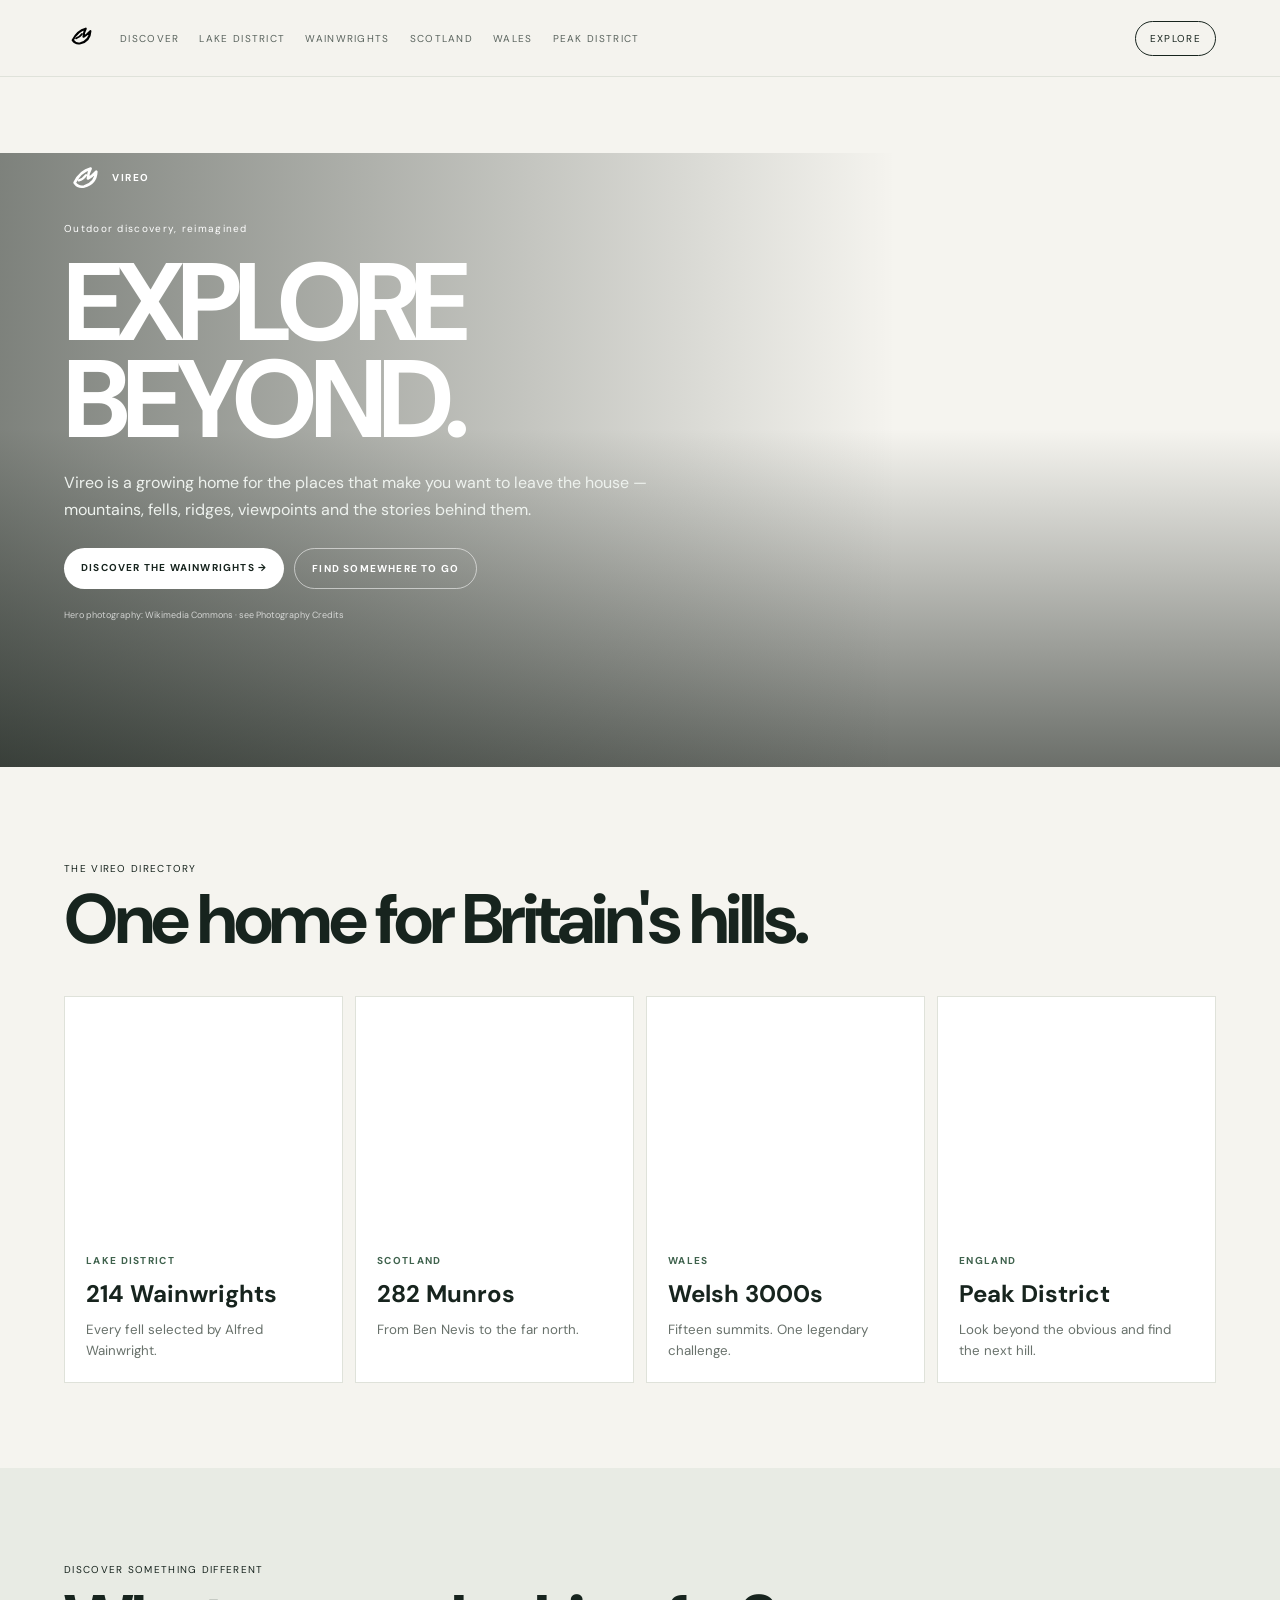
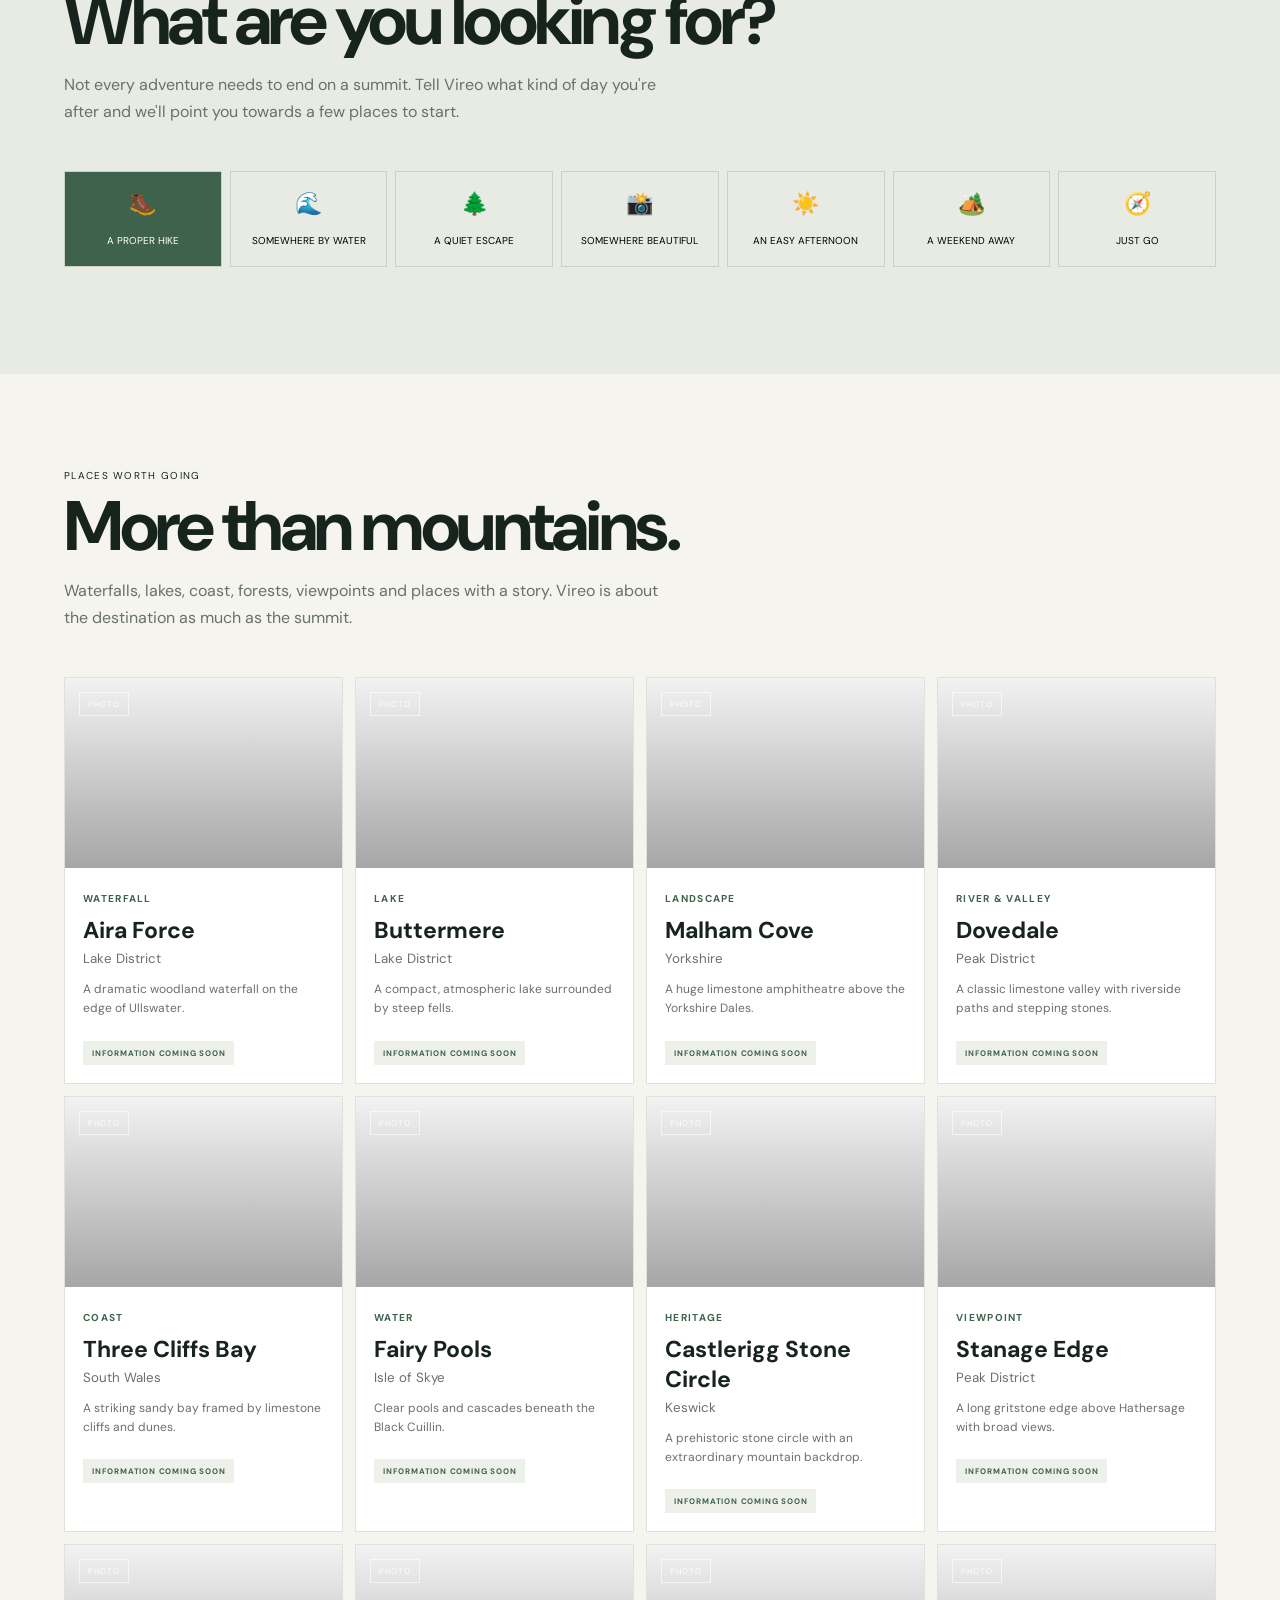
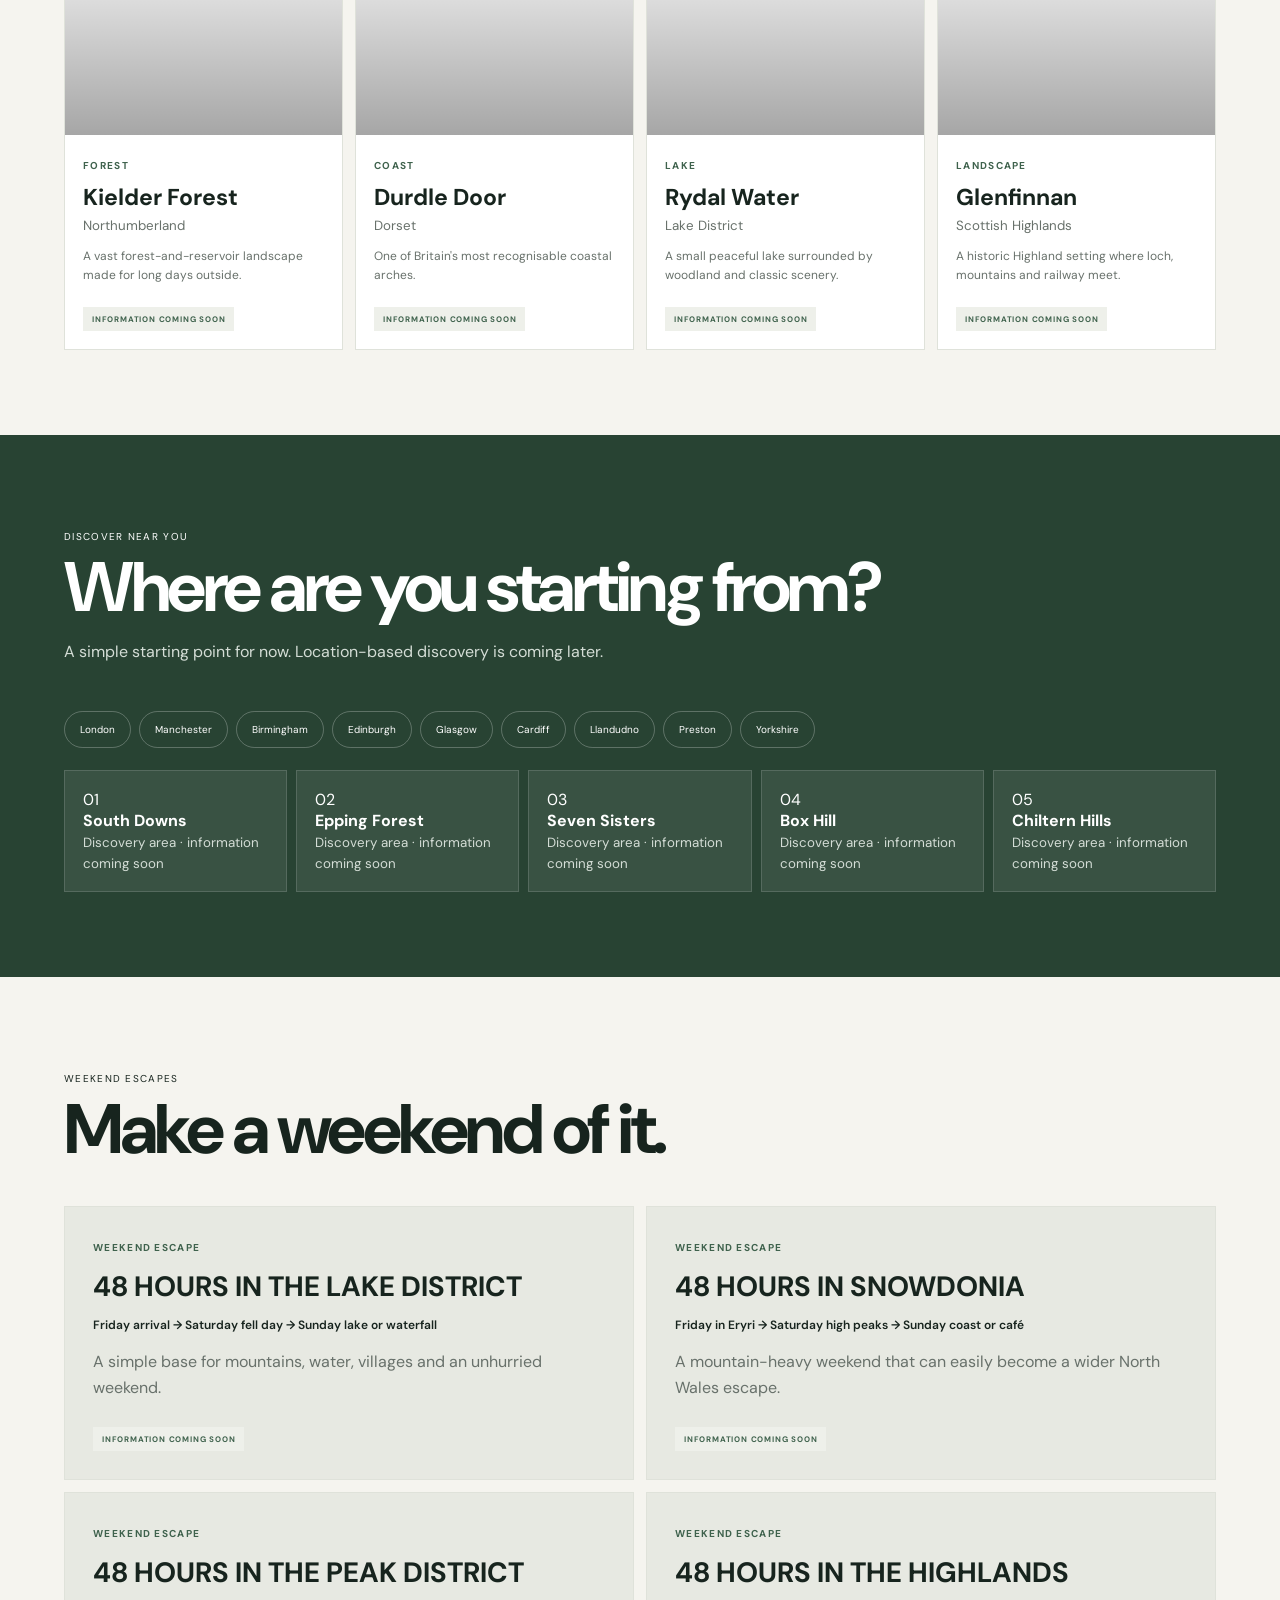
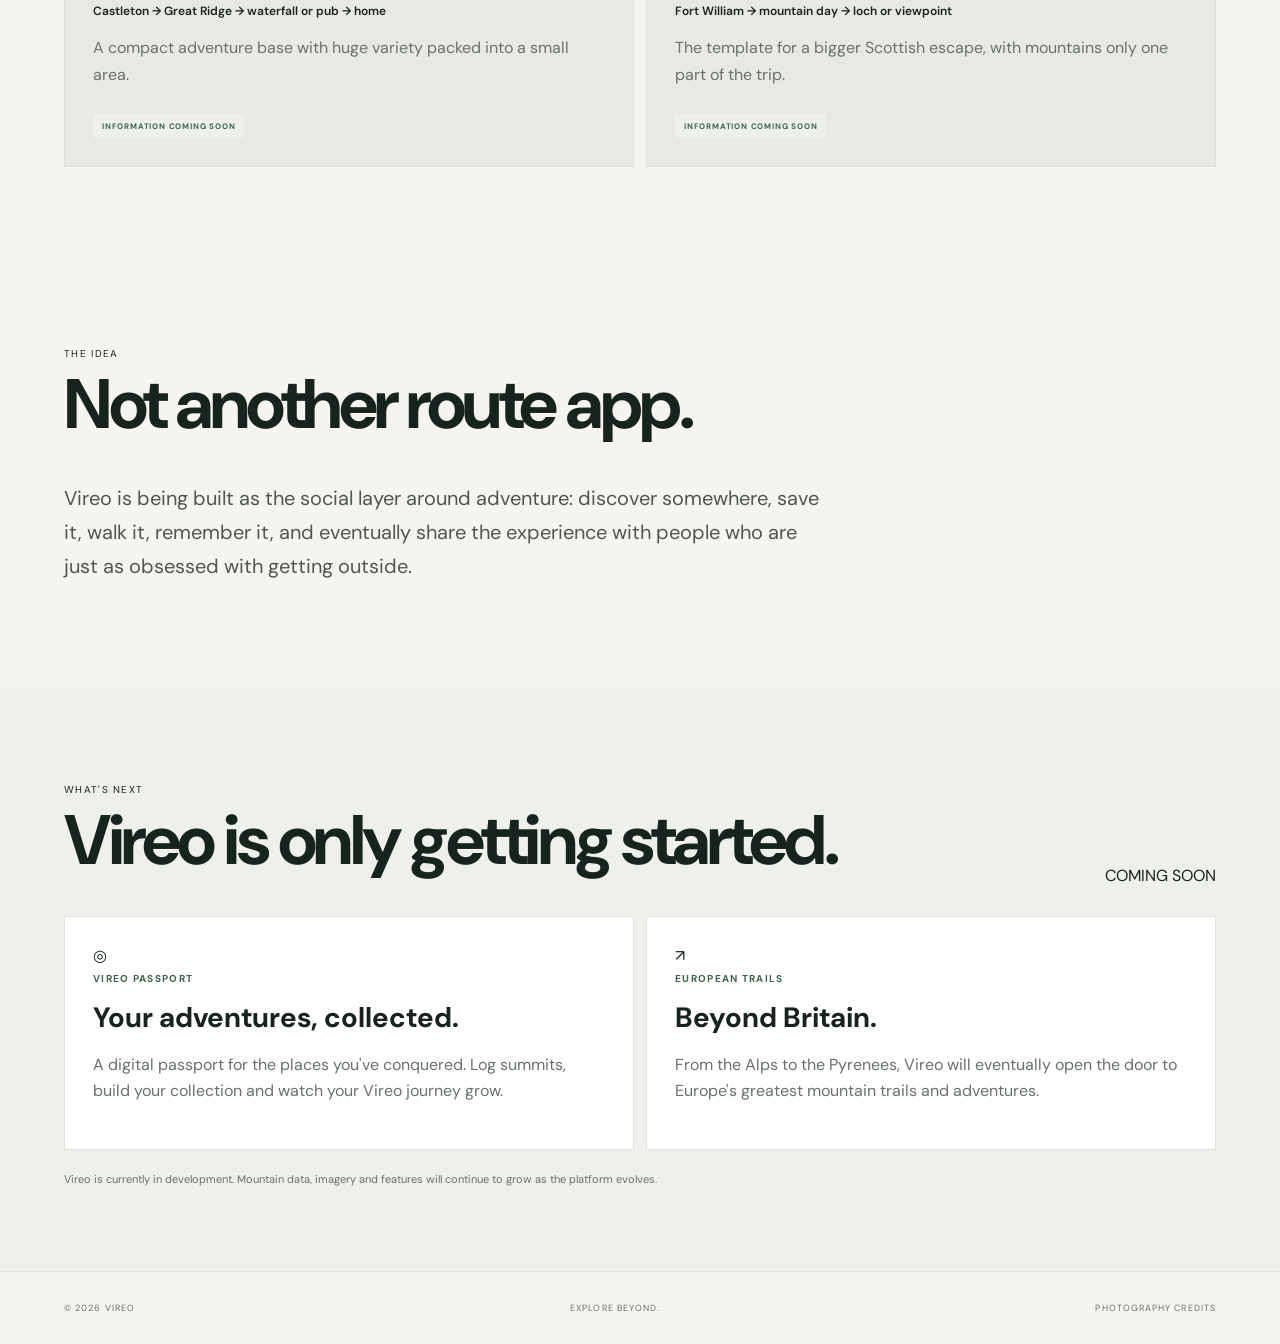
==== commit 76291a2b: "Add files via upload" ====
--- a/index.html
+++ b/index.html
@@ -1,20 +1,9 @@
-<!doctype html><html><head><meta charset="utf-8"><meta name="viewport" content="width=device-width,initial-scale=1"><meta name="description" content="Vireo — discover mountains, water, forests, coast and places worth going."><title>Vireo — Explore Beyond</title><link rel="stylesheet" href="styles.css"></head><body><header><div class="wrap nav"><a href="index.html"><img class="logo-img" src="vireo-logo.svg" alt="Vireo"></a><nav class="navlinks"><a href="index.html">DISCOVER</a><a href="lake-district.html">LAKE DISTRICT</a><a href="wainwrights.html">WAINWRIGHTS</a><a href="munros.html">SCOTLAND</a><a href="welsh-3000s.html">WALES</a><a href="peak-district.html">PEAK DISTRICT</a></nav><a class="nav-cta" href="#discover">EXPLORE</a></div></header>
-<section class="hero"><div class="wrap hero-inner"><div class="eyebrow">OUTDOOR DISCOVERY, REIMAGINED</div><h1>EXPLORE<br>BEYOND.</h1><p>Vireo is a growing home for the places that make you want to leave the house — mountains, water, forests, coast, viewpoints and the stories behind them.</p><div class="hero-actions"><a class="btn btn-primary" href="#discover">START EXPLORING →</a><a class="btn btn-ghost" href="lake-district.html">DISCOVER THE LAKES</a></div><div class="photo-credit">Scottish Highlands homepage landscape · Vireo photo reference</div></div></section>
-<section class="section" id="discover"><div class="wrap"><div class="section-head"><div><p class="kicker">THE VIREO DIRECTORY</p><h2>Start with the classics.</h2></div><p class="section-intro">Four doors into Britain's biggest mountain lists. Then keep going — Vireo is deliberately being built to cover much more than peaks.</p></div><div class="explore-grid">
-<a class="explore-card" href="wainwrights.html"><div class="img" style="background-image:url('https://upload.wikimedia.org/wikipedia/commons/a/a4/Scafell_Pike.jpg')"></div><div class="explore-copy"><span class="pill">LAKE DISTRICT</span><h3>214 Wainwrights</h3><small>Every fell selected by Alfred Wainwright.</small></div></a>
-<a class="explore-card" href="munros.html"><div class="img" style="background-image:url('https://upload.wikimedia.org/wikipedia/commons/0/0d/Ben_Nevis.jpg')"></div><div class="explore-copy"><span class="pill">SCOTLAND</span><h3>282 Munros</h3><small>From Ben Nevis to the far north.</small></div></a>
-<a class="explore-card" href="welsh-3000s.html"><div class="img" style="background-image:url('https://upload.wikimedia.org/wikipedia/commons/thumb/6/62/Yr_Wyddfa_%E2%80%93_Snowdon.jpg/1280px-Yr_Wyddfa_%E2%80%93_Snowdon.jpg')"></div><div class="explore-copy"><span class="pill">WALES</span><h3>Welsh 3000s</h3><small>Fifteen summits. One legendary challenge.</small></div></a>
-<a class="explore-card" href="peak-district.html"><div class="img" style="background-image:url('https://upload.wikimedia.org/wikipedia/commons/thumb/7/7a/Peak_District_-_Mam_Tor_-_Sept_2014.jpg/960px-Peak_District_-_Mam_Tor_-_Sept_2014.jpg')"></div><div class="explore-copy"><span class="pill">ENGLAND</span><h3>Peak District</h3><small>Look beyond the obvious and find the next hill.</small></div></a></div></div></section>
-<section class="section discovery"><div class="wrap"><div class="section-head"><div><p class="kicker">WHAT ARE YOU LOOKING FOR?</p><h2>Choose a feeling.</h2></div><p class="section-intro">Vireo shouldn't make you decide on a mountain before you've decided what kind of day you want.</p></div><div class="choice-grid"><button class="choice" data-choice="hike"><span class="emoji">🥾</span><span>A proper hike</span></button><button class="choice" data-choice="water"><span class="emoji">🌊</span><span>Somewhere by the water</span></button><button class="choice" data-choice="quiet"><span class="emoji">🌲</span><span>A quiet escape</span></button><button class="choice" data-choice="camp"><span class="emoji">🏕️</span><span>A night outdoors</span></button><button class="choice" data-choice="beautiful"><span class="emoji">📸</span><span>Somewhere beautiful</span></button><button class="choice" data-choice="easy"><span class="emoji">☀️</span><span>An easy afternoon</span></button><button class="choice" data-choice="weekend"><span class="emoji">🚗</span><span>A weekend escape</span></button></div><div class="choice-results" id="choiceResults"></div></div></section>
-<section class="section"><div class="wrap"><div class="section-head"><div><p class="kicker">PLACES WORTH GOING</p><h2>Not every adventure<br>needs a summit.</h2></div><p class="section-intro">Waterfalls, lakes, forests, coast and viewpoints — the first layer of Vireo beyond mountain lists.</p></div><div class="explore-grid" id="placesGrid"></div></div></section>
-<section class="section near-section"><div class="wrap"><div class="section-head"><div><p class="kicker">DISCOVER NEAR YOU</p><h2>Where are you starting from?</h2></div><p class="section-intro">A simple first version of Vireo's location discovery. No GPS required yet — choose a base.</p></div><div class="city-grid" id="cityGrid"></div><div class="near-results" id="nearResults"></div></div></section>
-<section class="section"><div class="wrap"><div class="section-head"><div><p class="kicker">AFTER THE ADVENTURE</p><h2>Make a day of it.</h2></div><p class="section-intro">The future Vireo isn't just about the route. It's about everything around it.</p></div><div class="feature-grid"><div class="feature"><span class="pill">THE IDEA</span><h3>Walk → eat → stay.</h3><p>Every destination can eventually carry a small “after the adventure” layer without cluttering the main experience.</p><div class="feature-list"><a href="#"><b>☕ Coffee</b><span>Coming later</span></a><a href="#"><b>🍺 Pub</b><span>Coming later</span></a><a href="#"><b>🍔 Food</b><span>Coming later</span></a><a href="#"><b>🛏️ Stay</b><span>Coming later</span></a></div></div><div class="feature"><span class="pill">VIREO ESCAPES</span><h3>48 hours, planned simply.</h3><p>Weekend trips that combine a walk with the places, views and stops that make the trip worth taking.</p></div></div></div></section>
-<section class="section"><div class="wrap"><div class="section-head"><div><p class="kicker">WEEKEND ESCAPES</p><h2>Two days. Somewhere new.</h2></div></div><div class="weekend-grid" id="weekendGrid"></div></div></section>
-<section class="section coming"><div class="wrap"><div class="section-head"><div><p class="kicker">WHAT'S NEXT</p><h2>Vireo is only getting started.</h2></div></div><div class="coming-grid"><article class="coming-card"><span class="pill">VIREO PASSPORT</span><h3>Your adventures, collected.</h3><p>A digital passport for the places you've conquered. Log summits, build your collection and eventually compete with the Vireo community.</p></article><article class="coming-card"><span class="pill">EUROPEAN TRAILS</span><h3>Beyond Britain.</h3><p>From the Alps to the Pyrenees, Vireo will eventually open the door to Europe's greatest trails and wild places.</p></article></div><div class="home-note">Vireo is currently in development. Mountain data, imagery, routes and community features will continue to grow.</div></div></section>
-<footer><div class="wrap foot"><span>© 2026 VIREO</span><span>EXPLORE BEYOND.</span><a href="photo-credits.html">PHOTOGRAPHY CREDITS</a></div></footer>
-<script src="data.js"></script><script src="script.js"></script><script>
-const C={hike:["Helvellyn","Kinder Scout","Ben Nevis"],water:["Aira Force","Buttermere","Dovedale"],quiet:["Rydal Water","Kielder Forest","Castlerigg Stone Circle"],camp:["Kielder Forest","Fort William","Eryri"],beautiful:["Castlerigg Stone Circle","Malham Cove","Three Cliffs Bay"],easy:["Rydal Water","Mam Tor","Aira Force"],weekend:["Lake District","Peak District","Snowdonia","Scottish Highlands"]};
-const cr=document.querySelector("#choiceResults");document.querySelectorAll(".choice").forEach(b=>b.onclick=()=>{document.querySelectorAll(".choice").forEach(x=>x.classList.remove("active"));b.classList.add("active");cr.innerHTML=C[b.dataset.choice].map(n=>`<div class="mini-card"><span class="pill">VIREO PICK</span><b>${n}</b><small>Explore this idea as Vireo's discovery library grows.</small></div>`).join("")});
-document.querySelector("#placesGrid").innerHTML=D.destinations.map(x=>`<article class="explore-card"><div class="img" style="background:linear-gradient(135deg,#53695a,#a9b2a7)"></div><div class="explore-copy"><span class="pill">${x.tag}</span><h3>${x.name}</h3><small>${x.desc}</small></div></article>`).join("");
-const cities=Object.keys(D.near);let active="Manchester";function citiesPaint(){document.querySelector("#cityGrid").innerHTML=cities.map(c=>`<button class="city ${c===active?"active":""}" data-city="${c}">${c}</button>`).join("");document.querySelectorAll(".city").forEach(b=>b.onclick=()=>{active=b.dataset.city;citiesPaint();nearPaint()})}function nearPaint(){document.querySelector("#nearResults").innerHTML=D.near[active].map(x=>`<div class="near-card"><b>${x}</b><small>Suggested from ${active}</small></div>`).join("")}citiesPaint();nearPaint();document.querySelector("#weekendGrid").innerHTML=D.weekends.map(x=>`<article class="weekend"><span class="pill">VIREO ESCAPE</span><h3>${x.title}</h3><div class="plan">${x.plan}</div><p>${x.desc}</p></article>`).join("");
-</script></body></html>+<!doctype html><html><head><meta charset="utf-8"><meta name="viewport" content="width=device-width,initial-scale=1"><title>Vireo — Explore Beyond</title><link rel="stylesheet" href="styles.css"></head><body><header><div class="wrap nav"><a href="index.html"><img class="logo-img" src="vireo-logo.svg" alt="Vireo"></a><nav class="navlinks"><a href="index.html">DISCOVER</a><a href="lake-district.html">LAKE DISTRICT</a><a href="wainwrights.html">WAINWRIGHTS</a><a href="munros.html">SCOTLAND</a><a href="welsh-3000s.html">WALES</a><a href="peak-district.html">PEAK DISTRICT</a></nav><a class="nav-cta" href="wainwrights.html">EXPLORE</a></div></header>
+<section class="hero"><div class="wrap hero-inner"><div class="hero-brand"><img src="vireo-logo.svg" alt="Vireo logo"><span>VIREO</span></div><div class="eyebrow">Outdoor discovery, reimagined</div><h1>EXPLORE<br>BEYOND.</h1><p>Vireo is a growing home for the places that make you want to leave the house — mountains, fells, ridges, viewpoints and the stories behind them.</p><div class="hero-actions"><a class="btn btn-primary" href="wainwrights.html">DISCOVER THE WAINWRIGHTS →</a><a class="btn btn-ghost" href="#destinations">FIND SOMEWHERE TO GO</a></div><div class="photo-credit">Hero photography: Wikimedia Commons · see Photography Credits</div></div></section>
+<section class="section"><div class="wrap"><div class="section-head"><div><p class="kicker">THE VIREO DIRECTORY</p><h2>One home for Britain's hills.</h2></div></div><div class="explore-grid"><a class="explore-card" href="wainwrights.html"><div class="img" style="background-image:url('https://upload.wikimedia.org/wikipedia/commons/a/a4/Scafell_Pike.jpg')"></div><div class="explore-copy"><span class="pill">LAKE DISTRICT</span><h3>214 Wainwrights</h3><small>Every fell selected by Alfred Wainwright.</small></div></a><a class="explore-card" href="munros.html"><div class="img" style="background-image:url('https://upload.wikimedia.org/wikipedia/commons/0/0d/Ben_Nevis.jpg')"></div><div class="explore-copy"><span class="pill">SCOTLAND</span><h3>282 Munros</h3><small>From Ben Nevis to the far north.</small></div></a><a class="explore-card" href="welsh-3000s.html"><div class="img" style="background-image:url('https://upload.wikimedia.org/wikipedia/commons/thumb/6/62/Yr_Wyddfa_%E2%80%93_Snowdon.jpg/1280px-Yr_Wyddfa_%E2%80%93_Snowdon.jpg')"></div><div class="explore-copy"><span class="pill">WALES</span><h3>Welsh 3000s</h3><small>Fifteen summits. One legendary challenge.</small></div></a><a class="explore-card" href="peak-district.html"><div class="img" style="background-image:url('https://upload.wikimedia.org/wikipedia/commons/thumb/7/7a/Peak_District_-_Mam_Tor_-_Sept_2014.jpg/960px-Peak_District_-_Mam_Tor_-_Sept_2014.jpg')"></div><div class="explore-copy"><span class="pill">ENGLAND</span><h3>Peak District</h3><small>Look beyond the obvious and find the next hill.</small></div></a></div></div></section>
+<section class="section discovery"><div class="wrap"><div class="section-head"><div><p class="kicker">DISCOVER SOMETHING DIFFERENT</p><h2>What are you looking for?</h2><p class="section-intro">Not every adventure needs to end on a summit. Tell Vireo what kind of day you're after and we'll point you towards a few places to start.</p></div></div><div class="choice-grid"><button class="choice active" data-choice="hike"><span class="emoji">🥾</span><span>A PROPER HIKE</span></button><button class="choice" data-choice="water"><span class="emoji">🌊</span><span>SOMEWHERE BY WATER</span></button><button class="choice" data-choice="quiet"><span class="emoji">🌲</span><span>A QUIET ESCAPE</span></button><button class="choice" data-choice="photo"><span class="emoji">📸</span><span>SOMEWHERE BEAUTIFUL</span></button><button class="choice" data-choice="easy"><span class="emoji">☀️</span><span>AN EASY AFTERNOON</span></button><button class="choice" data-choice="weekend"><span class="emoji">🏕️</span><span>A WEEKEND AWAY</span></button><button class="choice" data-choice="water"><span class="emoji">🧭</span><span>JUST GO</span></button></div><div class="choice-results" id="choice-results"></div></div></section>
+<section class="section" id="destinations"><div class="wrap"><div class="section-head"><div><p class="kicker">PLACES WORTH GOING</p><h2>More than mountains.</h2><p class="section-intro">Waterfalls, lakes, coast, forests, viewpoints and places with a story. Vireo is about the destination as much as the summit.</p></div></div><div class="destinations-grid" id="destinations-grid"></div></div></section>
+<section class="section near-section"><div class="wrap"><div class="section-head"><div><p class="kicker">DISCOVER NEAR YOU</p><h2>Where are you starting from?</h2><p class="section-intro">A simple starting point for now. Location-based discovery is coming later.</p></div></div><div class="city-grid"><button class="city" data-city="London">London</button><button class="city" data-city="Manchester">Manchester</button><button class="city" data-city="Birmingham">Birmingham</button><button class="city" data-city="Edinburgh">Edinburgh</button><button class="city" data-city="Glasgow">Glasgow</button><button class="city" data-city="Cardiff">Cardiff</button><button class="city" data-city="Llandudno">Llandudno</button><button class="city" data-city="Preston">Preston</button><button class="city" data-city="Yorkshire">Yorkshire</button></div><div class="near-results" id="near-results"></div></div></section>
+<section class="section"><div class="wrap"><div class="section-head"><div><p class="kicker">WEEKEND ESCAPES</p><h2>Make a weekend of it.</h2></div></div><div class="weekend-grid" id="weekend-grid"></div></div></section>
+<section class="section paper"><div class="wrap"><div class="section-head"><div><p class="kicker">THE IDEA</p><h2>Not another route app.</h2></div></div><p style="max-width:760px;font-size:20px;line-height:1.7;color:#4f584d">Vireo is being built as the social layer around adventure: discover somewhere, save it, walk it, remember it, and eventually share the experience with people who are just as obsessed with getting outside.</p></div></section>
+<section class="section coming"><div class="wrap"><div class="section-head"><div><p class="kicker">WHAT'S NEXT</p><h2>Vireo is only getting started.</h2></div><span class="view">COMING SOON</span></div><div class="coming-grid"><article class="coming-card"><div class="coming-icon">◎</div><div><span class="pill">VIREO PASSPORT</span><h3>Your adventures, collected.</h3><p>A digital passport for the places you've conquered. Log summits, build your collection and watch your Vireo journey grow.</p></div></article><article class="coming-card"><div class="coming-icon">↗</div><div><span class="pill">EUROPEAN TRAILS</span><h3>Beyond Britain.</h3><p>From the Alps to the Pyrenees, Vireo will eventually open the door to Europe's greatest mountain trails and adventures.</p></div></article></div><div class="home-note">Vireo is currently in development. Mountain data, imagery and features will continue to grow as the platform evolves.</div></div></section><footer><div class="wrap foot"><span>© 2026 VIREO</span><span>EXPLORE BEYOND.</span><a href="photo-credits.html">PHOTOGRAPHY CREDITS</a></div></footer><div class="drawer" id="drawer"><div class="drawer-panel"></div></div><script src="data.js"></script><script src="script.js"></script></body></html>
--- a/styles.css
+++ b/styles.css
@@ -1,3 +1,6 @@
 @import url("https://fonts.googleapis.com/css2?family=DM+Sans:wght@400;500;600;700&display=swap");
 :root{--ink:#17241e;--green:#3f624d;--deep:#284333;--paper:#f5f4ef;--line:#dfe2da;--muted:#68716b}*{box-sizing:border-box}body{margin:0;background:var(--paper);color:var(--ink);font-family:"DM Sans",Arial,sans-serif}a{text-decoration:none;color:inherit}button,input,select{font:inherit}.wrap{width:min(1180px,90vw);margin:auto}header{background:rgba(245,244,239,.95);border-bottom:1px solid var(--line);position:relative;z-index:5}.nav{height:76px;display:flex;align-items:center;gap:25px}.logo-img{width:31px;height:31px;color:var(--green)}.navlinks{display:flex;gap:20px;flex:1}.navlinks a,.nav-cta,.kicker,.pill,.eyebrow{font-size:10px;letter-spacing:.13em}.navlinks a{color:#59635d}.nav-cta{border:1px solid var(--ink);border-radius:999px;padding:10px 14px}.hero{min-height:690px;display:flex;align-items:flex-end;color:#fff;background:url("https://upload.wikimedia.org/wikipedia/commons/0/04/Scottish_Highlands_Mountains.jpg?utm_source=commons.wikimedia.org&utm_campaign=index&utm_content=original") center/cover}.hero:after{content:"";position:absolute;inset:76px 0 0;background:linear-gradient(90deg,rgba(7,16,10,.5),transparent 70%),linear-gradient(0deg,rgba(7,14,9,.58),transparent 55%)}.hero{position:relative}.hero-inner{position:relative;z-index:2;padding-bottom:65px}.hero h1{font-size:clamp(60px,9vw,110px);line-height:.88;letter-spacing:-.06em;margin:20px 0}.hero p{max-width:640px;line-height:1.7;color:#eef2ee}.hero-actions{display:flex;gap:10px;flex-wrap:wrap;margin-top:25px}.btn{display:inline-block;padding:13px 17px;border-radius:999px;font-size:10px;letter-spacing:.12em;font-weight:700}.btn-primary{background:#fff;color:var(--ink)}.btn-ghost{border:1px solid rgba(255,255,255,.55)}.photo-credit{font-size:9px;opacity:.7;margin-top:20px}.section{padding:85px 0}.section-head{display:flex;justify-content:space-between;gap:30px;align-items:end;margin-bottom:30px}.section h2,.directory-hero h1{font-size:clamp(40px,6vw,70px);line-height:.95;letter-spacing:-.05em;margin:12px 0}.section-intro,.lead{max-width:620px;color:var(--muted);line-height:1.7}.explore-grid{display:grid;grid-template-columns:repeat(4,1fr);gap:12px}.explore-card{background:#fff;border:1px solid var(--line)}.explore-card .img{height:230px;background-size:cover;background-position:center}.explore-copy{padding:21px}.pill{color:var(--green);font-weight:700}.explore-copy h3{font-size:24px;margin:9px 0}.explore-copy small{color:var(--muted);line-height:1.5}.discovery{background:#e8ebe4}.choice-grid{display:grid;grid-template-columns:repeat(7,1fr);gap:8px}.choice,.city{border:1px solid #cbd1c9;background:transparent;padding:17px 10px;cursor:pointer}.choice.active,.choice:hover{background:var(--green);color:#fff}.choice .emoji{display:block;font-size:22px;margin-bottom:10px}.choice span:last-child{font-size:10px}.choice-results{display:grid;grid-template-columns:repeat(3,1fr);gap:10px;margin-top:22px}.mini-card{background:#fff;border:1px solid var(--line);padding:18px}.mini-card b{display:block;font-size:18px;margin-top:8px}.mini-card small{display:block;color:var(--muted);margin-top:7px}.near-section{background:var(--deep);color:#fff}.near-section .section-intro{color:#d4ddd6}.city-grid{display:flex;flex-wrap:wrap;gap:8px}.city{color:#fff;border-color:rgba(255,255,255,.25);border-radius:999px;padding:11px 15px;font-size:10px}.city.active,.city:hover{background:#fff;color:var(--ink)}.near-results{display:grid;grid-template-columns:repeat(5,1fr);gap:9px;margin-top:22px}.near-card{background:rgba(255,255,255,.08);border:1px solid rgba(255,255,255,.14);padding:18px}.near-card b{display:block}.near-card small{color:#d4ddd6}.feature-grid,.weekend-grid,.coming-grid{display:grid;grid-template-columns:1fr 1fr;gap:12px}.feature,.weekend,.coming-card{background:#fff;border:1px solid var(--line);padding:28px}.feature h3,.weekend h3,.coming-card h3{font-size:28px;margin:12px 0}.feature p,.weekend p,.coming-card p{color:var(--muted);line-height:1.65}.feature-list{margin-top:15px}.feature-list a{display:flex;justify-content:space-between;padding:14px 0;border-bottom:1px solid var(--line);font-size:12px}.feature-list span{color:var(--muted)}.weekend{background:#e7e9e2}.plan{font-size:12px;font-weight:600}.coming{background:#eef0ea}.home-note{color:var(--muted);font-size:11px;margin-top:22px}.region-strip{display:grid;grid-template-columns:repeat(4,1fr);gap:8px;margin:30px 0}.region-card{background:#fff;border:1px solid var(--line);padding:18px}.region-card b{display:block;font-size:27px}.region-card span{display:block;color:var(--muted);font-size:9px;letter-spacing:.12em;margin-top:6px}.directory-tools{display:grid;grid-template-columns:1fr 180px 180px;gap:8px;margin:25px 0 10px}.directory-tools input,.directory-tools select{border:1px solid var(--line);background:#fff;padding:13px}.count{color:var(--muted);font-size:11px;margin:10px 0}.peak-grid{display:grid;grid-template-columns:1fr 1fr;gap:8px}.peak-card{display:grid;grid-template-columns:55px 1fr auto 18px;gap:10px;align-items:center;background:#fff;border:1px solid var(--line);padding:16px;text-align:left;cursor:pointer}.peak-card:hover{border-color:#9aaa9e}.rank{font-size:10px;color:#98a199}.peak-name{font-weight:600}.peak-height{font-size:11px;color:var(--muted)}.peak-arrow{color:var(--green)}.drawer{position:fixed;inset:0;background:rgba(0,0,0,.45);display:none;align-items:flex-end;z-index:20}.drawer.open{display:flex}.drawer-panel{background:var(--paper);width:min(780px,100%);padding:32px;max-height:80vh;overflow:auto}.close{float:right;border:0;background:none;cursor:pointer;font-size:10px;letter-spacing:.12em}.drawer h2{font-size:50px;line-height:.95;letter-spacing:-.05em;margin:28px 0 7px}.height{font-size:20px;color:var(--green);font-weight:700}.meta{display:flex;gap:7px;flex-wrap:wrap;margin:12px 0}.meta span{background:#e7e9e2;padding:7px 9px;font-size:10px}.stars{letter-spacing:.1em}.drawer p{color:var(--muted);line-height:1.75}.drawer-note{border-top:1px solid var(--line);margin-top:20px;padding-top:15px;color:var(--muted);font-size:11px;line-height:1.6}footer{border-top:1px solid var(--line);padding:30px 0}.foot{display:flex;justify-content:space-between;font-size:9px;letter-spacing:.12em;color:var(--muted)}
 @media(max-width:900px){.navlinks{display:none}.nav-cta{margin-left:auto}.explore-grid{grid-template-columns:1fr 1fr}.choice-grid{grid-template-columns:repeat(4,1fr)}.near-results{grid-template-columns:1fr 1fr}.feature-grid,.weekend-grid,.coming-grid{grid-template-columns:1fr}.region-strip{grid-template-columns:1fr 1fr}.directory-tools{grid-template-columns:1fr}.peak-grid{grid-template-columns:1fr}}@media(max-width:520px){.wrap{width:90vw}.section{padding:65px 0}.explore-grid{grid-template-columns:1fr}.choice-grid{grid-template-columns:1fr 1fr}.near-results{grid-template-columns:1fr}.hero h1{font-size:58px}.peak-card{grid-template-columns:38px 1fr auto 14px}.foot{flex-direction:column}}
+
+.hero-brand{display:flex;align-items:center;gap:10px;margin-bottom:26px;font-size:10px;letter-spacing:.16em;font-weight:700}.hero-brand img{width:38px;height:38px;filter:brightness(0) invert(1)}.destinations-grid{display:grid;grid-template-columns:repeat(4,1fr);gap:12px}.destination-card{background:#fff;border:1px solid var(--line);overflow:hidden}.destination-image{height:190px;background-size:cover;background-position:center;position:relative}.destination-image:after{content:"";position:absolute;inset:0;background:linear-gradient(180deg,rgba(0,0,0,.05),rgba(0,0,0,.35))}.destination-image span{position:absolute;z-index:2;left:14px;top:14px;color:#fff;border:1px solid rgba(255,255,255,.65);padding:6px 8px;font-size:8px;letter-spacing:.12em}.destination-copy{padding:18px}.destination-copy h3{font-size:23px;margin:8px 0 2px}.destination-copy>small{color:var(--muted)}.destination-copy p{color:var(--muted);font-size:12px;line-height:1.6}.coming-label{display:inline-block;margin-top:10px;padding:7px 9px;background:#eef0ea;color:var(--green);font-size:8px;letter-spacing:.1em;font-weight:700}.profile-description{font-size:16px}.profile-coming{display:grid;gap:7px;border-top:1px solid var(--line);margin-top:24px;padding-top:18px}.profile-coming strong{font-size:10px;letter-spacing:.12em;color:var(--green)}.profile-coming span{font-size:11px;line-height:1.6;color:var(--muted)}
+@media(max-width:1000px){.destinations-grid{grid-template-columns:1fr 1fr}}@media(max-width:520px){.destinations-grid{grid-template-columns:1fr}.destination-image{height:210px}}
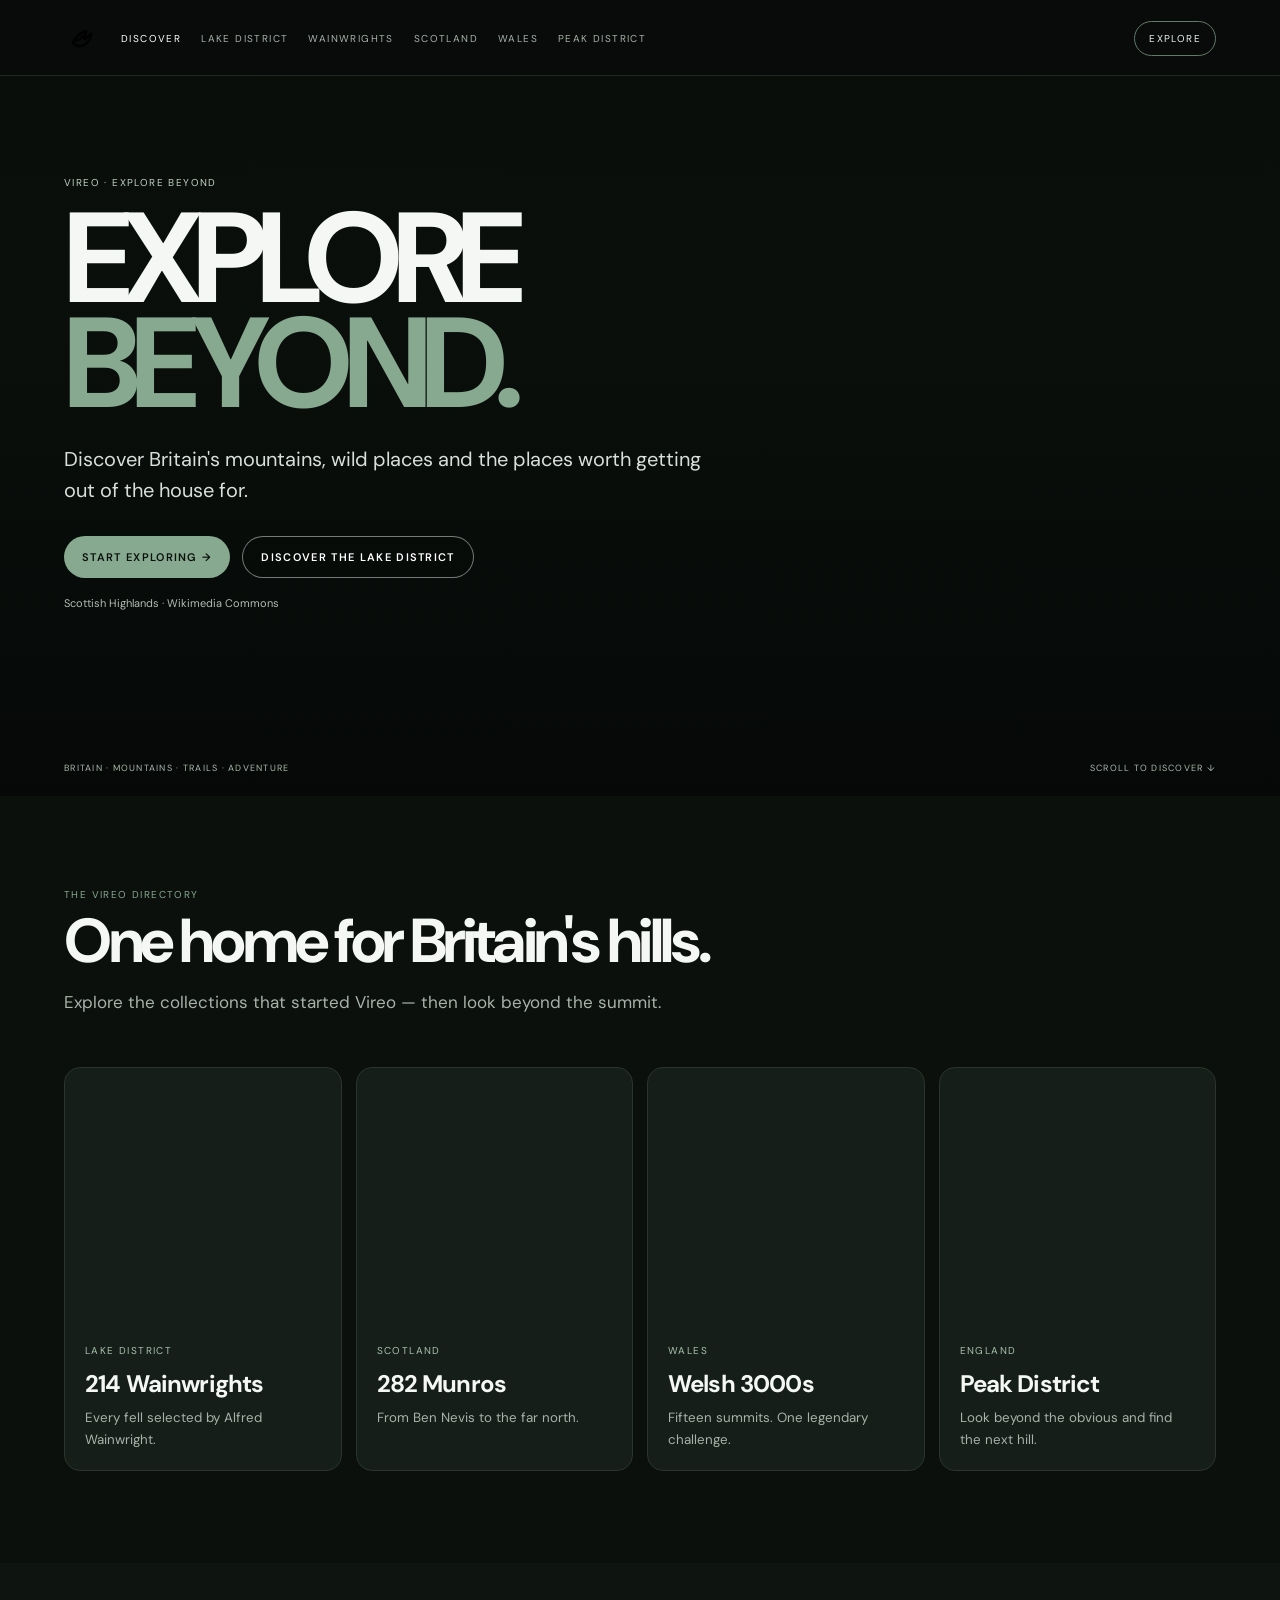
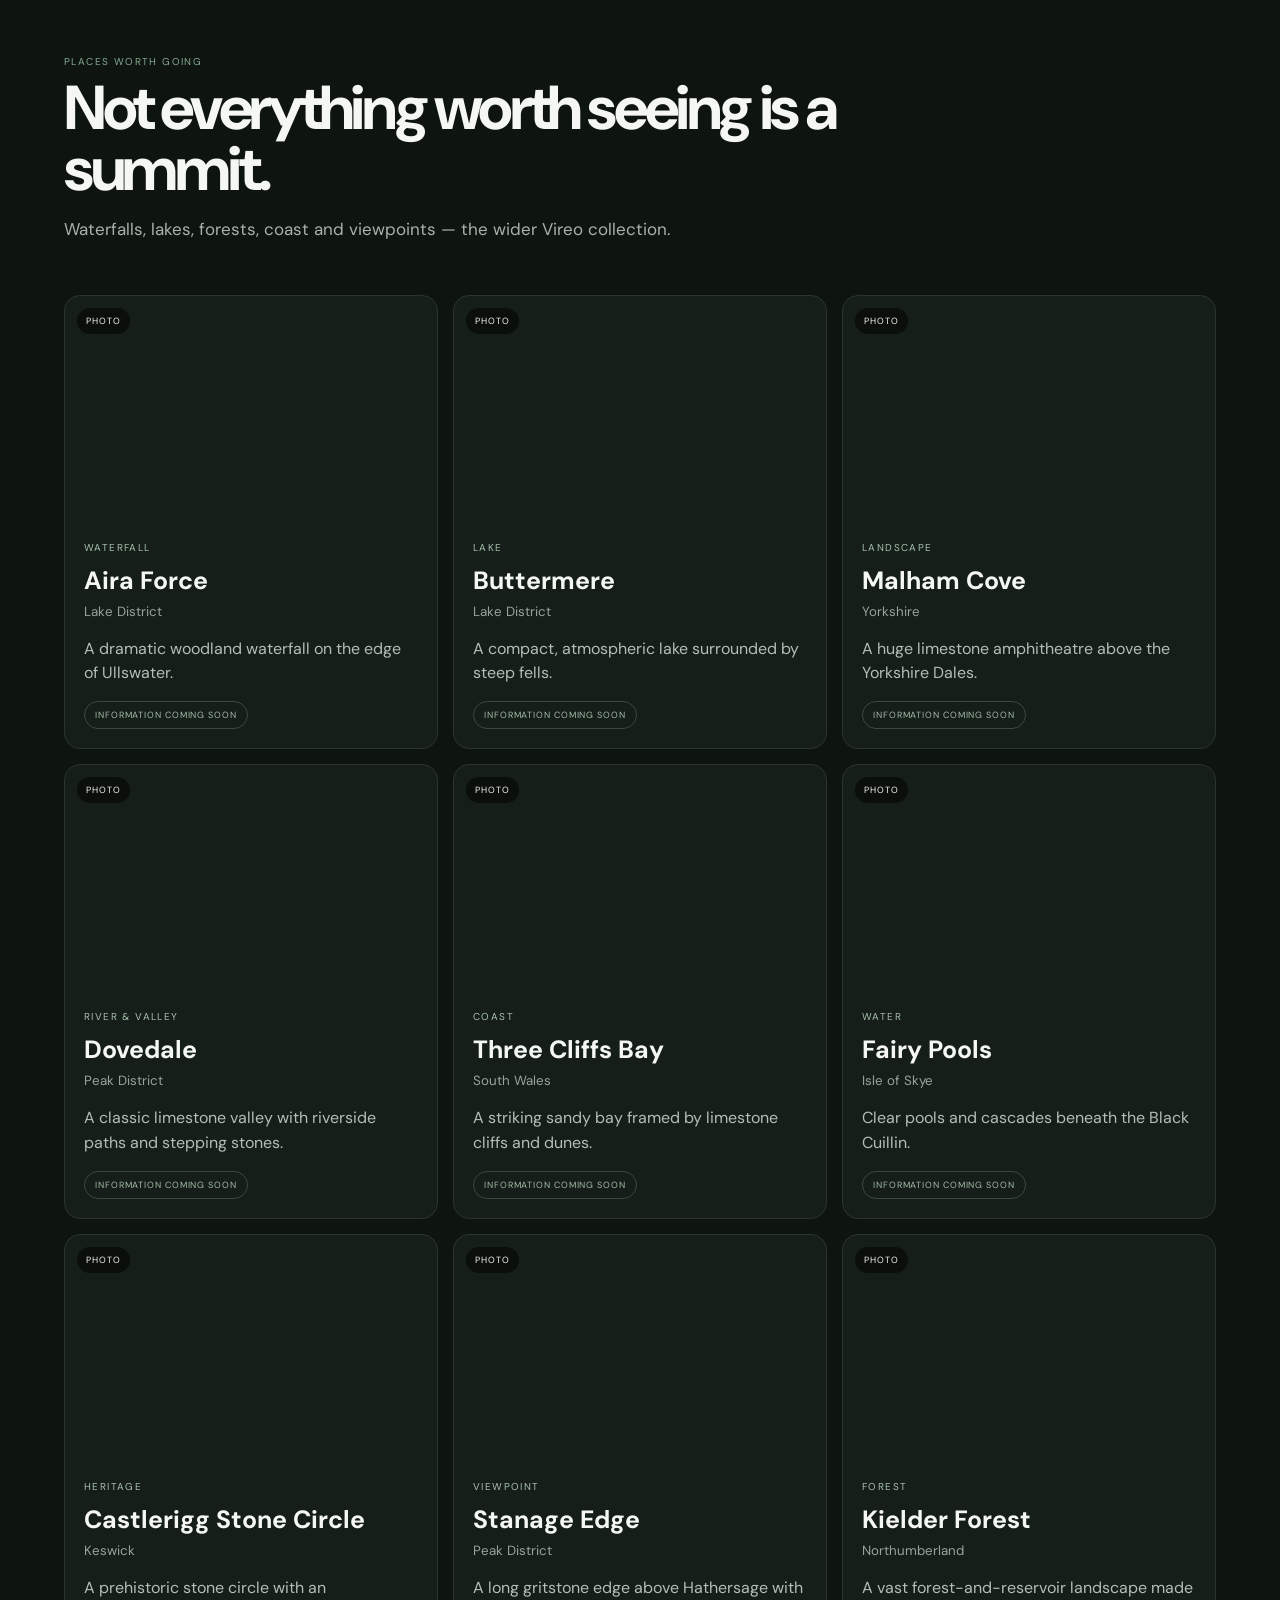
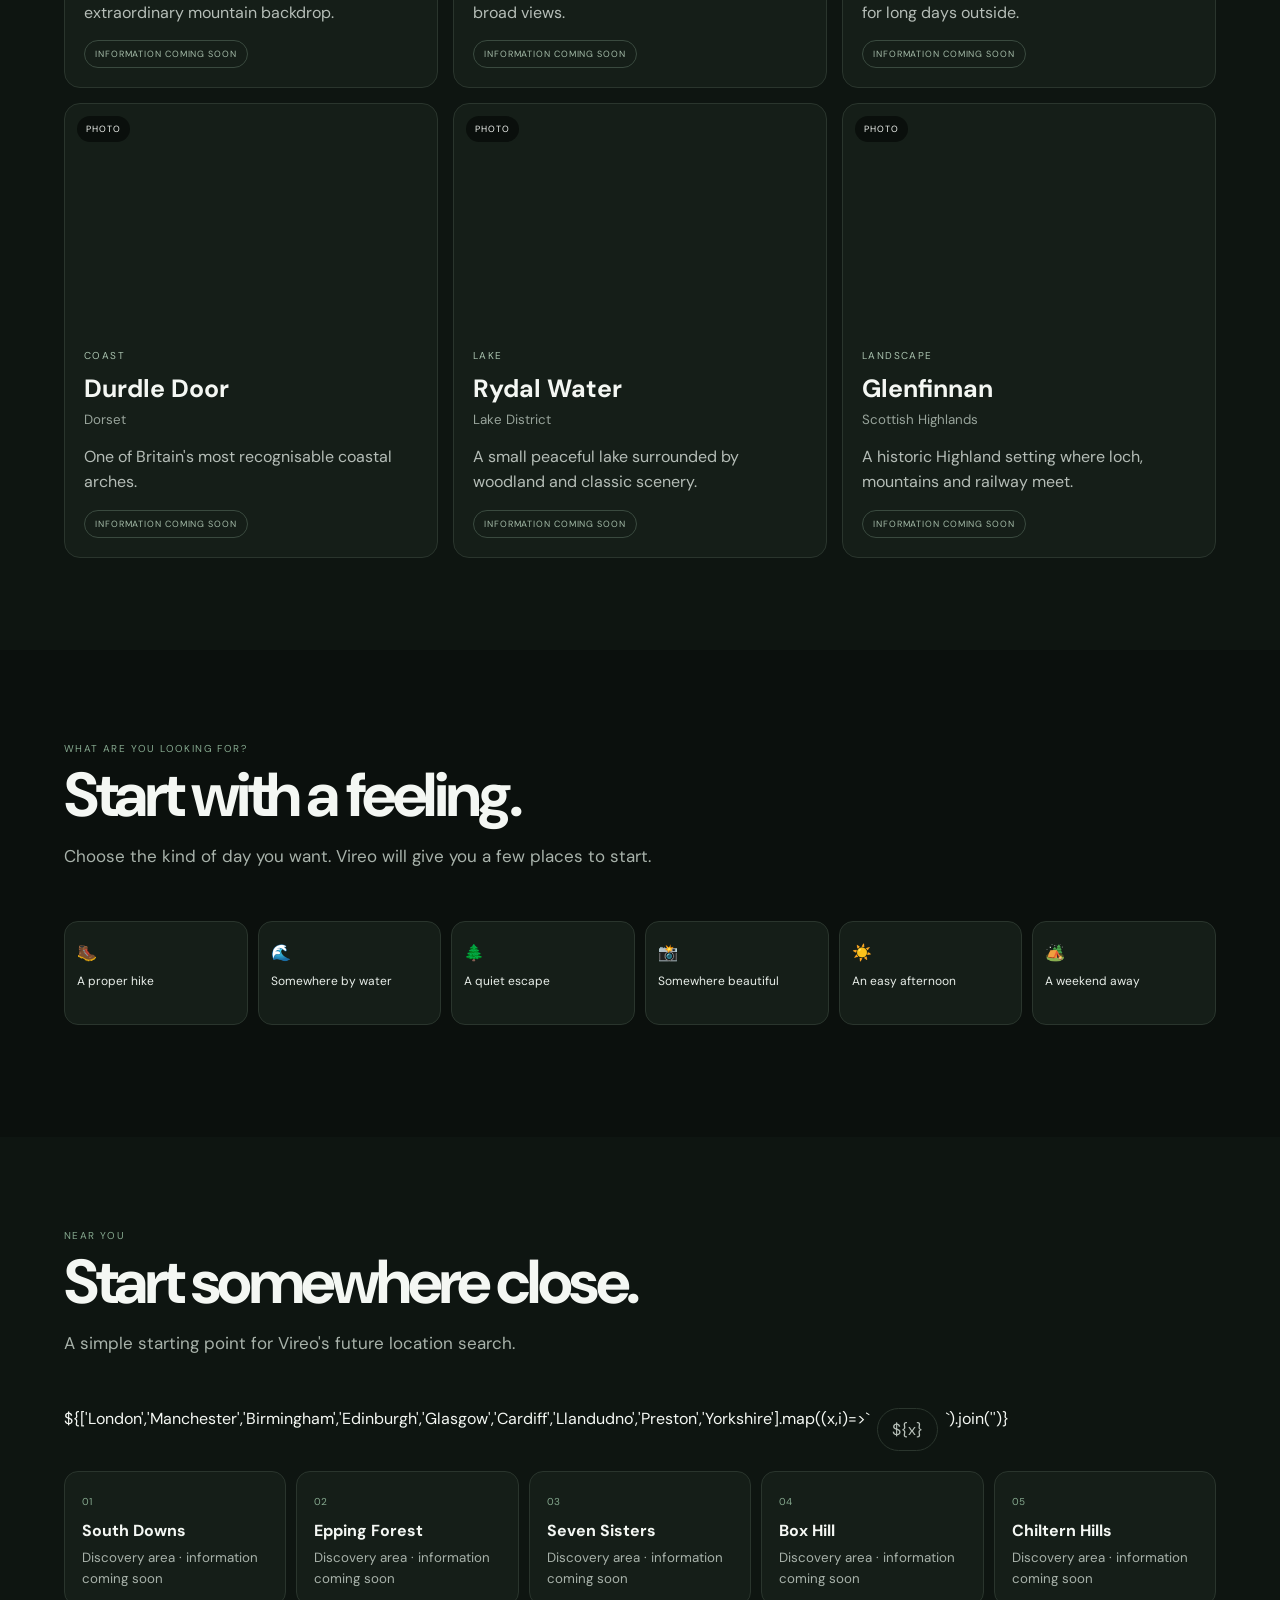
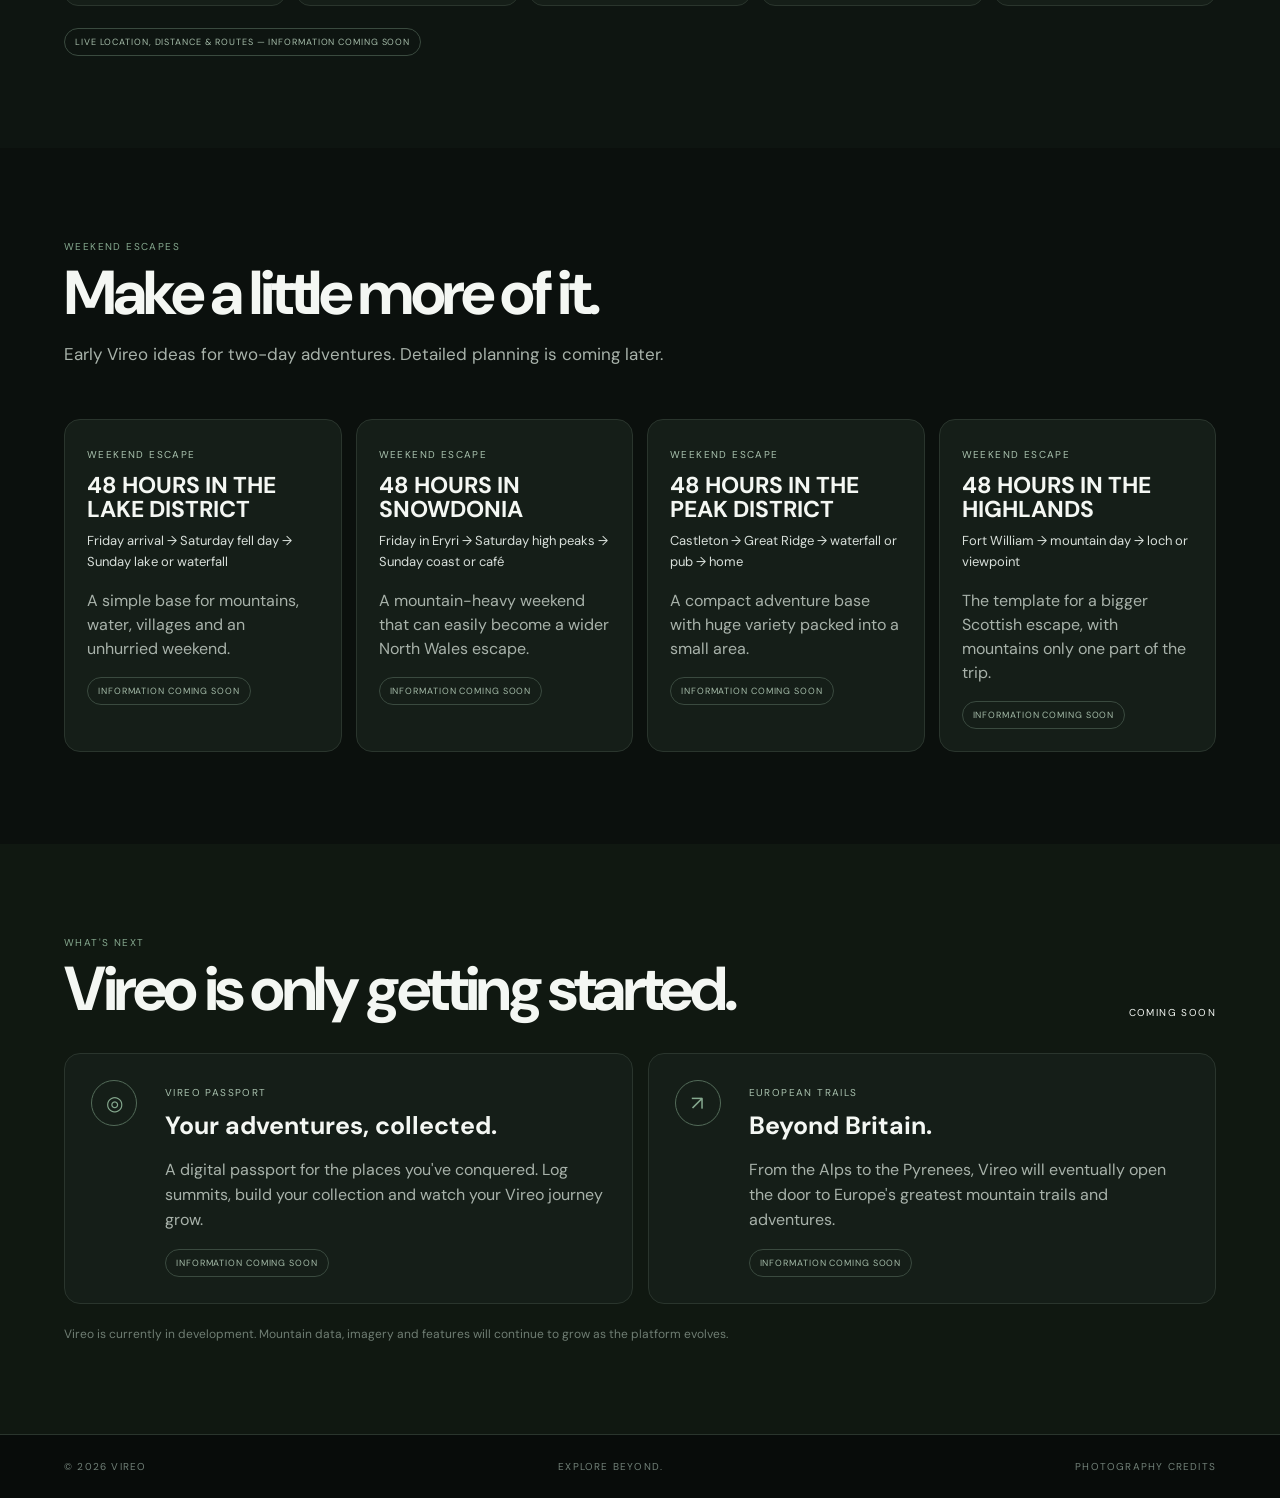
==== commit e60f771c: "Add files via upload" ====
--- a/index.html
+++ b/index.html
@@ -1,9 +1,28 @@
-<!doctype html><html><head><meta charset="utf-8"><meta name="viewport" content="width=device-width,initial-scale=1"><title>Vireo — Explore Beyond</title><link rel="stylesheet" href="styles.css"></head><body><header><div class="wrap nav"><a href="index.html"><img class="logo-img" src="vireo-logo.svg" alt="Vireo"></a><nav class="navlinks"><a href="index.html">DISCOVER</a><a href="lake-district.html">LAKE DISTRICT</a><a href="wainwrights.html">WAINWRIGHTS</a><a href="munros.html">SCOTLAND</a><a href="welsh-3000s.html">WALES</a><a href="peak-district.html">PEAK DISTRICT</a></nav><a class="nav-cta" href="wainwrights.html">EXPLORE</a></div></header>
-<section class="hero"><div class="wrap hero-inner"><div class="hero-brand"><img src="vireo-logo.svg" alt="Vireo logo"><span>VIREO</span></div><div class="eyebrow">Outdoor discovery, reimagined</div><h1>EXPLORE<br>BEYOND.</h1><p>Vireo is a growing home for the places that make you want to leave the house — mountains, fells, ridges, viewpoints and the stories behind them.</p><div class="hero-actions"><a class="btn btn-primary" href="wainwrights.html">DISCOVER THE WAINWRIGHTS →</a><a class="btn btn-ghost" href="#destinations">FIND SOMEWHERE TO GO</a></div><div class="photo-credit">Hero photography: Wikimedia Commons · see Photography Credits</div></div></section>
-<section class="section"><div class="wrap"><div class="section-head"><div><p class="kicker">THE VIREO DIRECTORY</p><h2>One home for Britain's hills.</h2></div></div><div class="explore-grid"><a class="explore-card" href="wainwrights.html"><div class="img" style="background-image:url('https://upload.wikimedia.org/wikipedia/commons/a/a4/Scafell_Pike.jpg')"></div><div class="explore-copy"><span class="pill">LAKE DISTRICT</span><h3>214 Wainwrights</h3><small>Every fell selected by Alfred Wainwright.</small></div></a><a class="explore-card" href="munros.html"><div class="img" style="background-image:url('https://upload.wikimedia.org/wikipedia/commons/0/0d/Ben_Nevis.jpg')"></div><div class="explore-copy"><span class="pill">SCOTLAND</span><h3>282 Munros</h3><small>From Ben Nevis to the far north.</small></div></a><a class="explore-card" href="welsh-3000s.html"><div class="img" style="background-image:url('https://upload.wikimedia.org/wikipedia/commons/thumb/6/62/Yr_Wyddfa_%E2%80%93_Snowdon.jpg/1280px-Yr_Wyddfa_%E2%80%93_Snowdon.jpg')"></div><div class="explore-copy"><span class="pill">WALES</span><h3>Welsh 3000s</h3><small>Fifteen summits. One legendary challenge.</small></div></a><a class="explore-card" href="peak-district.html"><div class="img" style="background-image:url('https://upload.wikimedia.org/wikipedia/commons/thumb/7/7a/Peak_District_-_Mam_Tor_-_Sept_2014.jpg/960px-Peak_District_-_Mam_Tor_-_Sept_2014.jpg')"></div><div class="explore-copy"><span class="pill">ENGLAND</span><h3>Peak District</h3><small>Look beyond the obvious and find the next hill.</small></div></a></div></div></section>
-<section class="section discovery"><div class="wrap"><div class="section-head"><div><p class="kicker">DISCOVER SOMETHING DIFFERENT</p><h2>What are you looking for?</h2><p class="section-intro">Not every adventure needs to end on a summit. Tell Vireo what kind of day you're after and we'll point you towards a few places to start.</p></div></div><div class="choice-grid"><button class="choice active" data-choice="hike"><span class="emoji">🥾</span><span>A PROPER HIKE</span></button><button class="choice" data-choice="water"><span class="emoji">🌊</span><span>SOMEWHERE BY WATER</span></button><button class="choice" data-choice="quiet"><span class="emoji">🌲</span><span>A QUIET ESCAPE</span></button><button class="choice" data-choice="photo"><span class="emoji">📸</span><span>SOMEWHERE BEAUTIFUL</span></button><button class="choice" data-choice="easy"><span class="emoji">☀️</span><span>AN EASY AFTERNOON</span></button><button class="choice" data-choice="weekend"><span class="emoji">🏕️</span><span>A WEEKEND AWAY</span></button><button class="choice" data-choice="water"><span class="emoji">🧭</span><span>JUST GO</span></button></div><div class="choice-results" id="choice-results"></div></div></section>
-<section class="section" id="destinations"><div class="wrap"><div class="section-head"><div><p class="kicker">PLACES WORTH GOING</p><h2>More than mountains.</h2><p class="section-intro">Waterfalls, lakes, coast, forests, viewpoints and places with a story. Vireo is about the destination as much as the summit.</p></div></div><div class="destinations-grid" id="destinations-grid"></div></div></section>
-<section class="section near-section"><div class="wrap"><div class="section-head"><div><p class="kicker">DISCOVER NEAR YOU</p><h2>Where are you starting from?</h2><p class="section-intro">A simple starting point for now. Location-based discovery is coming later.</p></div></div><div class="city-grid"><button class="city" data-city="London">London</button><button class="city" data-city="Manchester">Manchester</button><button class="city" data-city="Birmingham">Birmingham</button><button class="city" data-city="Edinburgh">Edinburgh</button><button class="city" data-city="Glasgow">Glasgow</button><button class="city" data-city="Cardiff">Cardiff</button><button class="city" data-city="Llandudno">Llandudno</button><button class="city" data-city="Preston">Preston</button><button class="city" data-city="Yorkshire">Yorkshire</button></div><div class="near-results" id="near-results"></div></div></section>
-<section class="section"><div class="wrap"><div class="section-head"><div><p class="kicker">WEEKEND ESCAPES</p><h2>Make a weekend of it.</h2></div></div><div class="weekend-grid" id="weekend-grid"></div></div></section>
-<section class="section paper"><div class="wrap"><div class="section-head"><div><p class="kicker">THE IDEA</p><h2>Not another route app.</h2></div></div><p style="max-width:760px;font-size:20px;line-height:1.7;color:#4f584d">Vireo is being built as the social layer around adventure: discover somewhere, save it, walk it, remember it, and eventually share the experience with people who are just as obsessed with getting outside.</p></div></section>
-<section class="section coming"><div class="wrap"><div class="section-head"><div><p class="kicker">WHAT'S NEXT</p><h2>Vireo is only getting started.</h2></div><span class="view">COMING SOON</span></div><div class="coming-grid"><article class="coming-card"><div class="coming-icon">◎</div><div><span class="pill">VIREO PASSPORT</span><h3>Your adventures, collected.</h3><p>A digital passport for the places you've conquered. Log summits, build your collection and watch your Vireo journey grow.</p></div></article><article class="coming-card"><div class="coming-icon">↗</div><div><span class="pill">EUROPEAN TRAILS</span><h3>Beyond Britain.</h3><p>From the Alps to the Pyrenees, Vireo will eventually open the door to Europe's greatest mountain trails and adventures.</p></div></article></div><div class="home-note">Vireo is currently in development. Mountain data, imagery and features will continue to grow as the platform evolves.</div></div></section><footer><div class="wrap foot"><span>© 2026 VIREO</span><span>EXPLORE BEYOND.</span><a href="photo-credits.html">PHOTOGRAPHY CREDITS</a></div></footer><div class="drawer" id="drawer"><div class="drawer-panel"></div></div><script src="data.js"></script><script src="script.js"></script></body></html>+<!doctype html>
+<html lang="en"><head><meta charset="utf-8"><meta name="viewport" content="width=device-width,initial-scale=1">
+<meta name="description" content="Vireo — discover mountains, water, forests, coast and places worth going.">
+<title>Vireo — Explore Beyond</title><link rel="stylesheet" href="styles.css"></head>
+<body>
+<header><div class="wrap nav"><a href="index.html" class="brand"><img class="logo-img" src="vireo-logo.svg" alt="Vireo"></a><nav class="navlinks"><a class="active" href="index.html">DISCOVER</a><a href="lake-district.html">LAKE DISTRICT</a><a href="wainwrights.html">WAINWRIGHTS</a><a href="munros.html">SCOTLAND</a><a href="welsh-3000s.html">WALES</a><a href="peak-district.html">PEAK DISTRICT</a></nav><a class="nav-cta" href="#discover">EXPLORE</a></div></header>
+
+<section class="hero"><div class="hero-overlay"></div><div class="wrap hero-inner"><div class="eyebrow">VIREO · EXPLORE BEYOND</div><h1>EXPLORE<br><em>BEYOND.</em></h1><p>Discover Britain's mountains, wild places and the places worth getting out of the house for.</p><div class="hero-actions"><a class="btn btn-primary" href="#discover">START EXPLORING →</a><a class="btn btn-ghost" href="lake-district.html">DISCOVER THE LAKE DISTRICT</a></div><div class="photo-credit">Scottish Highlands · Wikimedia Commons</div></div><div class="hero-bottom"><span>BRITAIN · MOUNTAINS · TRAILS · ADVENTURE</span><span>SCROLL TO DISCOVER ↓</span></div></section>
+
+<section class="section" id="discover"><div class="wrap"><div class="section-head"><div><p class="kicker">THE VIREO DIRECTORY</p><h2>One home for Britain's hills.</h2><p class="muted">Explore the collections that started Vireo — then look beyond the summit.</p></div></div>
+<div class="explore-grid">
+<a class="explore-card" href="wainwrights.html"><div class="img" style="background-image:url('https://upload.wikimedia.org/wikipedia/commons/a/a4/Scafell_Pike.jpg')"></div><div class="explore-copy"><span class="pill">LAKE DISTRICT</span><h3>214 Wainwrights</h3><small>Every fell selected by Alfred Wainwright.</small></div></a>
+<a class="explore-card" href="munros.html"><div class="img" style="background-image:url('https://upload.wikimedia.org/wikipedia/commons/0/0d/Ben_Nevis.jpg')"></div><div class="explore-copy"><span class="pill">SCOTLAND</span><h3>282 Munros</h3><small>From Ben Nevis to the far north.</small></div></a>
+<a class="explore-card" href="welsh-3000s.html"><div class="img" style="background-image:url('https://upload.wikimedia.org/wikipedia/commons/thumb/6/62/Yr_Wyddfa_%E2%80%93_Snowdon.jpg/1280px-Yr_Wyddfa_%E2%80%93_Snowdon.jpg')"></div><div class="explore-copy"><span class="pill">WALES</span><h3>Welsh 3000s</h3><small>Fifteen summits. One legendary challenge.</small></div></a>
+<a class="explore-card" href="peak-district.html"><div class="img" style="background-image:url('https://upload.wikimedia.org/wikipedia/commons/thumb/7/7a/Peak_District_-_Mam_Tor_-_Sept_2014.jpg/960px-Peak_District_-_Mam_Tor_-_Sept_2014.jpg')"></div><div class="explore-copy"><span class="pill">ENGLAND</span><h3>Peak District</h3><small>Look beyond the obvious and find the next hill.</small></div></a>
+</div></div></section>
+
+<section class="section section-dark"><div class="wrap"><div class="section-head"><div><p class="kicker">PLACES WORTH GOING</p><h2>Not everything worth seeing is a summit.</h2><p class="muted">Waterfalls, lakes, forests, coast and viewpoints — the wider Vireo collection.</p></div></div><div class="destination-grid" id="destinations-grid"></div></div></section>
+
+<section class="section"><div class="wrap"><div class="section-head"><div><p class="kicker">WHAT ARE YOU LOOKING FOR?</p><h2>Start with a feeling.</h2><p class="muted">Choose the kind of day you want. Vireo will give you a few places to start.</p></div></div><div class="choice-grid"><button class="choice" data-choice="hike">🥾<span>A proper hike</span></button><button class="choice" data-choice="water">🌊<span>Somewhere by water</span></button><button class="choice" data-choice="quiet">🌲<span>A quiet escape</span></button><button class="choice" data-choice="photo">📸<span>Somewhere beautiful</span></button><button class="choice" data-choice="easy">☀️<span>An easy afternoon</span></button><button class="choice" data-choice="weekend">🏕️<span>A weekend away</span></button></div><div id="choice-results" class="mini-grid"></div></div></section>
+
+<section class="section section-dark"><div class="wrap"><div class="section-head"><div><p class="kicker">NEAR YOU</p><h2>Start somewhere close.</h2><p class="muted">A simple starting point for Vireo's future location search.</p></div></div><div class="city-grid">${['London','Manchester','Birmingham','Edinburgh','Glasgow','Cardiff','Llandudno','Preston','Yorkshire'].map((x,i)=>`<button class="city ${i===0?'active':''}" data-city="${x}">${x}</button>`).join('')}</div><div id="near-results" class="near-grid"></div><div class="coming-label standalone">LIVE LOCATION, DISTANCE & ROUTES — INFORMATION COMING SOON</div></div></section>
+
+<section class="section"><div class="wrap"><div class="section-head"><div><p class="kicker">WEEKEND ESCAPES</p><h2>Make a little more of it.</h2><p class="muted">Early Vireo ideas for two-day adventures. Detailed planning is coming later.</p></div></div><div id="weekend-grid" class="weekend-grid"></div></div></section>
+
+<section class="section coming"><div class="wrap"><div class="section-head"><div><p class="kicker">WHAT'S NEXT</p><h2>Vireo is only getting started.</h2></div><span class="view">COMING SOON</span></div><div class="coming-grid"><article class="coming-card"><div class="coming-icon">◎</div><div><span class="pill">VIREO PASSPORT</span><h3>Your adventures, collected.</h3><p>A digital passport for the places you've conquered. Log summits, build your collection and watch your Vireo journey grow.</p><div class="coming-label">INFORMATION COMING SOON</div></div></article><article class="coming-card"><div class="coming-icon">↗</div><div><span class="pill">EUROPEAN TRAILS</span><h3>Beyond Britain.</h3><p>From the Alps to the Pyrenees, Vireo will eventually open the door to Europe's greatest mountain trails and adventures.</p><div class="coming-label">INFORMATION COMING SOON</div></div></article></div><div class="home-note">Vireo is currently in development. Mountain data, imagery and features will continue to grow as the platform evolves.</div></div></section>
+<footer><div class="wrap foot"><span>© 2026 VIREO</span><span>EXPLORE BEYOND.</span><a href="photo-credits.html">PHOTOGRAPHY CREDITS</a></div></footer>
+<script src="data.js"></script><script src="script.js"></script></body></html>
--- a/styles.css
+++ b/styles.css
@@ -1,6 +1,3 @@
 @import url("https://fonts.googleapis.com/css2?family=DM+Sans:wght@400;500;600;700&display=swap");
-:root{--ink:#17241e;--green:#3f624d;--deep:#284333;--paper:#f5f4ef;--line:#dfe2da;--muted:#68716b}*{box-sizing:border-box}body{margin:0;background:var(--paper);color:var(--ink);font-family:"DM Sans",Arial,sans-serif}a{text-decoration:none;color:inherit}button,input,select{font:inherit}.wrap{width:min(1180px,90vw);margin:auto}header{background:rgba(245,244,239,.95);border-bottom:1px solid var(--line);position:relative;z-index:5}.nav{height:76px;display:flex;align-items:center;gap:25px}.logo-img{width:31px;height:31px;color:var(--green)}.navlinks{display:flex;gap:20px;flex:1}.navlinks a,.nav-cta,.kicker,.pill,.eyebrow{font-size:10px;letter-spacing:.13em}.navlinks a{color:#59635d}.nav-cta{border:1px solid var(--ink);border-radius:999px;padding:10px 14px}.hero{min-height:690px;display:flex;align-items:flex-end;color:#fff;background:url("https://upload.wikimedia.org/wikipedia/commons/0/04/Scottish_Highlands_Mountains.jpg?utm_source=commons.wikimedia.org&utm_campaign=index&utm_content=original") center/cover}.hero:after{content:"";position:absolute;inset:76px 0 0;background:linear-gradient(90deg,rgba(7,16,10,.5),transparent 70%),linear-gradient(0deg,rgba(7,14,9,.58),transparent 55%)}.hero{position:relative}.hero-inner{position:relative;z-index:2;padding-bottom:65px}.hero h1{font-size:clamp(60px,9vw,110px);line-height:.88;letter-spacing:-.06em;margin:20px 0}.hero p{max-width:640px;line-height:1.7;color:#eef2ee}.hero-actions{display:flex;gap:10px;flex-wrap:wrap;margin-top:25px}.btn{display:inline-block;padding:13px 17px;border-radius:999px;font-size:10px;letter-spacing:.12em;font-weight:700}.btn-primary{background:#fff;color:var(--ink)}.btn-ghost{border:1px solid rgba(255,255,255,.55)}.photo-credit{font-size:9px;opacity:.7;margin-top:20px}.section{padding:85px 0}.section-head{display:flex;justify-content:space-between;gap:30px;align-items:end;margin-bottom:30px}.section h2,.directory-hero h1{font-size:clamp(40px,6vw,70px);line-height:.95;letter-spacing:-.05em;margin:12px 0}.section-intro,.lead{max-width:620px;color:var(--muted);line-height:1.7}.explore-grid{display:grid;grid-template-columns:repeat(4,1fr);gap:12px}.explore-card{background:#fff;border:1px solid var(--line)}.explore-card .img{height:230px;background-size:cover;background-position:center}.explore-copy{padding:21px}.pill{color:var(--green);font-weight:700}.explore-copy h3{font-size:24px;margin:9px 0}.explore-copy small{color:var(--muted);line-height:1.5}.discovery{background:#e8ebe4}.choice-grid{display:grid;grid-template-columns:repeat(7,1fr);gap:8px}.choice,.city{border:1px solid #cbd1c9;background:transparent;padding:17px 10px;cursor:pointer}.choice.active,.choice:hover{background:var(--green);color:#fff}.choice .emoji{display:block;font-size:22px;margin-bottom:10px}.choice span:last-child{font-size:10px}.choice-results{display:grid;grid-template-columns:repeat(3,1fr);gap:10px;margin-top:22px}.mini-card{background:#fff;border:1px solid var(--line);padding:18px}.mini-card b{display:block;font-size:18px;margin-top:8px}.mini-card small{display:block;color:var(--muted);margin-top:7px}.near-section{background:var(--deep);color:#fff}.near-section .section-intro{color:#d4ddd6}.city-grid{display:flex;flex-wrap:wrap;gap:8px}.city{color:#fff;border-color:rgba(255,255,255,.25);border-radius:999px;padding:11px 15px;font-size:10px}.city.active,.city:hover{background:#fff;color:var(--ink)}.near-results{display:grid;grid-template-columns:repeat(5,1fr);gap:9px;margin-top:22px}.near-card{background:rgba(255,255,255,.08);border:1px solid rgba(255,255,255,.14);padding:18px}.near-card b{display:block}.near-card small{color:#d4ddd6}.feature-grid,.weekend-grid,.coming-grid{display:grid;grid-template-columns:1fr 1fr;gap:12px}.feature,.weekend,.coming-card{background:#fff;border:1px solid var(--line);padding:28px}.feature h3,.weekend h3,.coming-card h3{font-size:28px;margin:12px 0}.feature p,.weekend p,.coming-card p{color:var(--muted);line-height:1.65}.feature-list{margin-top:15px}.feature-list a{display:flex;justify-content:space-between;padding:14px 0;border-bottom:1px solid var(--line);font-size:12px}.feature-list span{color:var(--muted)}.weekend{background:#e7e9e2}.plan{font-size:12px;font-weight:600}.coming{background:#eef0ea}.home-note{color:var(--muted);font-size:11px;margin-top:22px}.region-strip{display:grid;grid-template-columns:repeat(4,1fr);gap:8px;margin:30px 0}.region-card{background:#fff;border:1px solid var(--line);padding:18px}.region-card b{display:block;font-size:27px}.region-card span{display:block;color:var(--muted);font-size:9px;letter-spacing:.12em;margin-top:6px}.directory-tools{display:grid;grid-template-columns:1fr 180px 180px;gap:8px;margin:25px 0 10px}.directory-tools input,.directory-tools select{border:1px solid var(--line);background:#fff;padding:13px}.count{color:var(--muted);font-size:11px;margin:10px 0}.peak-grid{display:grid;grid-template-columns:1fr 1fr;gap:8px}.peak-card{display:grid;grid-template-columns:55px 1fr auto 18px;gap:10px;align-items:center;background:#fff;border:1px solid var(--line);padding:16px;text-align:left;cursor:pointer}.peak-card:hover{border-color:#9aaa9e}.rank{font-size:10px;color:#98a199}.peak-name{font-weight:600}.peak-height{font-size:11px;color:var(--muted)}.peak-arrow{color:var(--green)}.drawer{position:fixed;inset:0;background:rgba(0,0,0,.45);display:none;align-items:flex-end;z-index:20}.drawer.open{display:flex}.drawer-panel{background:var(--paper);width:min(780px,100%);padding:32px;max-height:80vh;overflow:auto}.close{float:right;border:0;background:none;cursor:pointer;font-size:10px;letter-spacing:.12em}.drawer h2{font-size:50px;line-height:.95;letter-spacing:-.05em;margin:28px 0 7px}.height{font-size:20px;color:var(--green);font-weight:700}.meta{display:flex;gap:7px;flex-wrap:wrap;margin:12px 0}.meta span{background:#e7e9e2;padding:7px 9px;font-size:10px}.stars{letter-spacing:.1em}.drawer p{color:var(--muted);line-height:1.75}.drawer-note{border-top:1px solid var(--line);margin-top:20px;padding-top:15px;color:var(--muted);font-size:11px;line-height:1.6}footer{border-top:1px solid var(--line);padding:30px 0}.foot{display:flex;justify-content:space-between;font-size:9px;letter-spacing:.12em;color:var(--muted)}
-@media(max-width:900px){.navlinks{display:none}.nav-cta{margin-left:auto}.explore-grid{grid-template-columns:1fr 1fr}.choice-grid{grid-template-columns:repeat(4,1fr)}.near-results{grid-template-columns:1fr 1fr}.feature-grid,.weekend-grid,.coming-grid{grid-template-columns:1fr}.region-strip{grid-template-columns:1fr 1fr}.directory-tools{grid-template-columns:1fr}.peak-grid{grid-template-columns:1fr}}@media(max-width:520px){.wrap{width:90vw}.section{padding:65px 0}.explore-grid{grid-template-columns:1fr}.choice-grid{grid-template-columns:1fr 1fr}.near-results{grid-template-columns:1fr}.hero h1{font-size:58px}.peak-card{grid-template-columns:38px 1fr auto 14px}.foot{flex-direction:column}}
-
-.hero-brand{display:flex;align-items:center;gap:10px;margin-bottom:26px;font-size:10px;letter-spacing:.16em;font-weight:700}.hero-brand img{width:38px;height:38px;filter:brightness(0) invert(1)}.destinations-grid{display:grid;grid-template-columns:repeat(4,1fr);gap:12px}.destination-card{background:#fff;border:1px solid var(--line);overflow:hidden}.destination-image{height:190px;background-size:cover;background-position:center;position:relative}.destination-image:after{content:"";position:absolute;inset:0;background:linear-gradient(180deg,rgba(0,0,0,.05),rgba(0,0,0,.35))}.destination-image span{position:absolute;z-index:2;left:14px;top:14px;color:#fff;border:1px solid rgba(255,255,255,.65);padding:6px 8px;font-size:8px;letter-spacing:.12em}.destination-copy{padding:18px}.destination-copy h3{font-size:23px;margin:8px 0 2px}.destination-copy>small{color:var(--muted)}.destination-copy p{color:var(--muted);font-size:12px;line-height:1.6}.coming-label{display:inline-block;margin-top:10px;padding:7px 9px;background:#eef0ea;color:var(--green);font-size:8px;letter-spacing:.1em;font-weight:700}.profile-description{font-size:16px}.profile-coming{display:grid;gap:7px;border-top:1px solid var(--line);margin-top:24px;padding-top:18px}.profile-coming strong{font-size:10px;letter-spacing:.12em;color:var(--green)}.profile-coming span{font-size:11px;line-height:1.6;color:var(--muted)}
-@media(max-width:1000px){.destinations-grid{grid-template-columns:1fr 1fr}}@media(max-width:520px){.destinations-grid{grid-template-columns:1fr}.destination-image{height:210px}}
+:root{--bg:#0b100d;--bg2:#111914;--panel:#151e18;--panel2:#1a241d;--green:#86a98f;--green2:#5e8068;--white:#f4f7f3;--muted:#a8b2aa;--line:#2a352d;--paper:#f4f6f2;--ink:#18221c}*{box-sizing:border-box}html{scroll-behavior:smooth}body{margin:0;background:var(--bg);color:var(--white);font-family:"DM Sans",Arial,sans-serif}a{text-decoration:none;color:inherit}button,input,select{font:inherit}.wrap{width:min(1180px,90vw);margin:auto}header{height:76px;background:rgba(8,12,10,.9);border-bottom:1px solid rgba(134,169,143,.18);position:relative;z-index:10;backdrop-filter:blur(12px)}.nav{height:76px;display:flex;align-items:center;gap:25px}.brand{display:flex;align-items:center}.logo-img{width:32px;height:32px;color:var(--green);display:block}.navlinks{display:flex;gap:20px;flex:1}.navlinks a,.nav-cta,.kicker,.pill,.eyebrow,.view{font-size:10px;letter-spacing:.14em;text-transform:uppercase}.navlinks a{color:#a9b2aa;transition:.2s}.navlinks a:hover,.navlinks .active{color:#fff}.nav-cta{border:1px solid #627a68;border-radius:999px;padding:10px 14px;color:#eef4ef}.hero{min-height:720px;position:relative;display:flex;align-items:flex-end;background:url("https://upload.wikimedia.org/wikipedia/commons/0/04/Scottish_Highlands_Mountains.jpg?utm_source=commons.wikimedia.org&utm_campaign=index&utm_content=original") center/cover no-repeat;overflow:hidden}.hero-overlay{position:absolute;inset:0;background:linear-gradient(180deg,rgba(5,8,6,.32),rgba(5,8,6,.16) 35%,rgba(5,8,6,.92) 100%)}.hero-inner{position:relative;z-index:1;padding-bottom:86px}.eyebrow{color:#c1d2c5;margin-bottom:18px}.hero h1{font-size:clamp(64px,10vw,138px);line-height:.82;letter-spacing:-.075em;margin:0 0 28px;font-weight:700}.hero h1 em{font-style:normal;color:var(--green)}.hero p{max-width:650px;font-size:20px;line-height:1.55;color:#d9dfda;margin:0 0 30px}.hero-actions{display:flex;gap:12px;flex-wrap:wrap}.btn{display:inline-flex;align-items:center;justify-content:center;padding:13px 18px;border-radius:999px;font-size:11px;letter-spacing:.12em;text-transform:uppercase;font-weight:600}.btn-primary{background:var(--green);color:#0b100d}.btn-ghost{border:1px solid rgba(255,255,255,.45);color:#fff;background:rgba(8,12,10,.18)}.photo-credit{margin-top:18px;color:#b3bdb5;font-size:11px}.hero-bottom{position:absolute;z-index:1;bottom:22px;left:0;right:0;width:min(1180px,90vw);margin:auto;display:flex;justify-content:space-between;color:#aeb8b0;font-size:9px;letter-spacing:.14em;text-transform:uppercase}.section{padding:92px 0;background:var(--bg)}.section-dark{background:#0e1511}.paper{background:var(--paper);color:var(--ink)}.section-head{display:flex;justify-content:space-between;gap:30px;align-items:end;margin-bottom:34px}.kicker{color:var(--green);margin:0 0 10px}.section h2{font-size:clamp(36px,5vw,62px);letter-spacing:-.055em;line-height:.98;margin:0;max-width:800px}.muted{color:var(--muted);font-size:17px;line-height:1.6;max-width:720px}.explore-grid{display:grid;grid-template-columns:repeat(4,1fr);gap:14px}.explore-card{background:var(--panel);border:1px solid var(--line);border-radius:16px;overflow:hidden;transition:transform .25s,border-color .25s}.explore-card:hover{transform:translateY(-4px);border-color:#52675a}.explore-card .img{height:250px;background-size:cover;background-position:center}.explore-copy{padding:20px}.pill{display:inline-block;color:#a9c2ae}.explore-copy h3{font-size:24px;letter-spacing:-.035em;margin:9px 0 7px}.explore-copy small{color:var(--muted);line-height:1.5}.destination-grid{display:grid;grid-template-columns:repeat(3,1fr);gap:15px}.destination-card{background:var(--panel);border:1px solid var(--line);border-radius:16px;overflow:hidden}.destination-image{height:220px;background-size:cover;background-position:center;position:relative}.destination-image span{position:absolute;left:12px;top:12px;background:rgba(6,10,8,.72);padding:7px 9px;border-radius:999px;font-size:9px;letter-spacing:.12em}.destination-copy{padding:19px}.destination-copy h3{font-size:25px;margin:8px 0 3px}.destination-copy small{color:#98a49b}.destination-copy p{color:#b5bdb7;line-height:1.55;margin-bottom:15px}.coming-label{display:inline-block;border:1px solid #3a4a3f;color:#a5bca9;border-radius:999px;padding:7px 10px;font-size:9px;letter-spacing:.1em;text-transform:uppercase}.standalone{margin-top:22px}.choice-grid{display:grid;grid-template-columns:repeat(6,1fr);gap:10px}.choice{border:1px solid var(--line);background:var(--panel);color:#e8eee9;border-radius:14px;padding:20px 12px;cursor:pointer;display:flex;flex-direction:column;gap:10px;min-height:104px;text-align:left}.choice:hover,.choice.active{border-color:var(--green2);background:#18231b}.choice span{font-size:12px}.mini-grid{display:grid;grid-template-columns:repeat(3,1fr);gap:12px;margin-top:20px}.mini-card{background:var(--panel);border:1px solid var(--line);padding:18px;border-radius:14px;display:flex;flex-direction:column;gap:8px}.mini-card b{font-size:19px}.mini-card small{color:var(--muted);line-height:1.5}.city-grid{display:flex;gap:8px;flex-wrap:wrap}.city{border:1px solid var(--line);background:transparent;color:#b7c0b9;border-radius:999px;padding:10px 14px;cursor:pointer}.city.active,.city:hover{background:var(--green);color:#0b100d;border-color:var(--green)}.near-grid{display:grid;grid-template-columns:repeat(5,1fr);gap:10px;margin-top:20px}.near-card{border:1px solid var(--line);background:var(--panel);border-radius:14px;padding:17px}.near-card span{color:var(--green);font-size:10px}.near-card b{display:block;margin:10px 0 5px}.near-card small{color:var(--muted)}.weekend-grid{display:grid;grid-template-columns:repeat(4,1fr);gap:14px}.weekend{background:var(--panel);border:1px solid var(--line);padding:22px;border-radius:16px}.weekend h3{font-size:23px;line-height:1.05;margin:10px 0}.weekend .plan{color:#d8dfda;font-size:13px;line-height:1.6}.weekend p{color:var(--muted);line-height:1.5}.coming{background:#101811}.coming-grid{display:grid;grid-template-columns:1fr 1fr;gap:15px}.coming-card{display:grid;grid-template-columns:54px 1fr;gap:20px;padding:26px;background:var(--panel);border:1px solid var(--line);border-radius:16px}.coming-icon{width:46px;height:46px;border:1px solid #536b59;border-radius:50%;display:grid;place-items:center;color:var(--green);font-size:20px}.coming-card h3{font-size:25px;margin:8px 0}.coming-card p{color:var(--muted);line-height:1.55}.home-note{margin-top:22px;color:#6f7d73;font-size:12px}footer{border-top:1px solid var(--line);padding:25px 0;background:#080c0a;color:#718078;font-size:10px;letter-spacing:.12em;text-transform:uppercase}.foot{display:flex;justify-content:space-between;gap:15px}.foot a:hover{color:#fff}
+/* directory pages */.directory-hero{padding:90px 0}.directory-hero h1{font-size:clamp(55px,8vw,100px);line-height:.88;letter-spacing:-.07em;margin:0 0 20px}.lead{max-width:780px;color:var(--muted);font-size:18px;line-height:1.6}.region-strip{display:grid;grid-template-columns:repeat(4,1fr);gap:10px;margin:35px 0}.region-card{background:var(--panel);border:1px solid var(--line);padding:20px;border-radius:12px}.region-card b{display:block;font-size:30px}.region-card span{font-size:9px;letter-spacing:.12em;color:var(--muted)}.directory-tools{display:flex;gap:10px;margin-top:25px}.directory-tools input,.directory-tools select{background:var(--panel);border:1px solid var(--line);color:#eef3ef;border-radius:10px;padding:13px}.directory-tools input{flex:1}.count{color:#718078;font-size:12px;margin:14px 0}.peak-grid{display:grid;grid-template-columns:repeat(3,1fr);gap:9px}.peak-card{position:relative;text-align:left;background:var(--panel);color:#edf2ee;border:1px solid var(--line);border-radius:12px;padding:18px;cursor:pointer}.peak-card:hover{border-color:var(--green2);background:#18221b}.rank{font-size:10px;color:var(--green);display:block}.peak-name{font-size:19px;font-weight:600;display:block;margin:7px 0}.peak-height{font-size:11px;color:var(--muted)}.peak-arrow{position:absolute;right:16px;top:18px;color:var(--green)}.drawer{position:fixed;inset:0;background:rgba(0,0,0,.62);z-index:50;display:none;justify-content:flex-end}.drawer.open{display:flex}.drawer-panel{width:min(620px,94vw);height:100%;background:#0f1712;border-left:1px solid var(--line);padding:55px 38px;overflow:auto}.close{float:right;border:1px solid var(--line);background:transparent;color:#aeb8b0;border-radius:999px;padding:8px 12px;font-size:10px;letter-spacing:.1em}.drawer-panel h2{font-size:54px;line-height:.92;letter-spacing:-.06em;margin:25px 0 10px}.height{font-size:28px;color:var(--green)}.meta{display:flex;gap:10px;flex-wrap:wrap;margin:20px 0}.meta span{border:1px solid var(--line);border-radius:999px;padding:8px 11px;font-size:10px;color:#b8c3bb}.stars{color:#c2d6c7!important}.profile-description{color:#c3ccc5;font-size:17px;line-height:1.7}.profile-coming{margin-top:30px;padding:20px;background:#151f18;border:1px solid var(--line);border-radius:14px;display:flex;flex-direction:column;gap:9px}.profile-coming strong{font-size:10px;letter-spacing:.12em;color:var(--green)}.profile-coming span{color:var(--muted);line-height:1.55}@media(max-width:900px){.navlinks{gap:11px}.navlinks a:nth-child(n+4){display:none}.explore-grid{grid-template-columns:repeat(2,1fr)}.destination-grid{grid-template-columns:repeat(2,1fr)}.choice-grid{grid-template-columns:repeat(3,1fr)}.near-grid{grid-template-columns:repeat(2,1fr)}.weekend-grid{grid-template-columns:repeat(2,1fr)}.peak-grid{grid-template-columns:repeat(2,1fr)}}@media(max-width:620px){header,.nav{height:66px}.navlinks{display:none}.nav-cta{margin-left:auto}.hero{min-height:680px}.hero-inner{padding-bottom:82px}.hero h1{font-size:66px}.hero p{font-size:17px}.hero-bottom{font-size:8px}.hero-bottom span:first-child{display:none}.section{padding:65px 0}.explore-grid,.destination-grid,.coming-grid,.mini-grid,.weekend-grid{grid-template-columns:1fr}.choice-grid{grid-template-columns:repeat(2,1fr)}.near-grid{grid-template-columns:1fr 1fr}.region-strip{grid-template-columns:repeat(2,1fr)}.peak-grid{grid-template-columns:1fr}.directory-tools{flex-direction:column}.drawer-panel{padding:40px 22px}.drawer-panel h2{font-size:42px}.foot{flex-direction:column}}
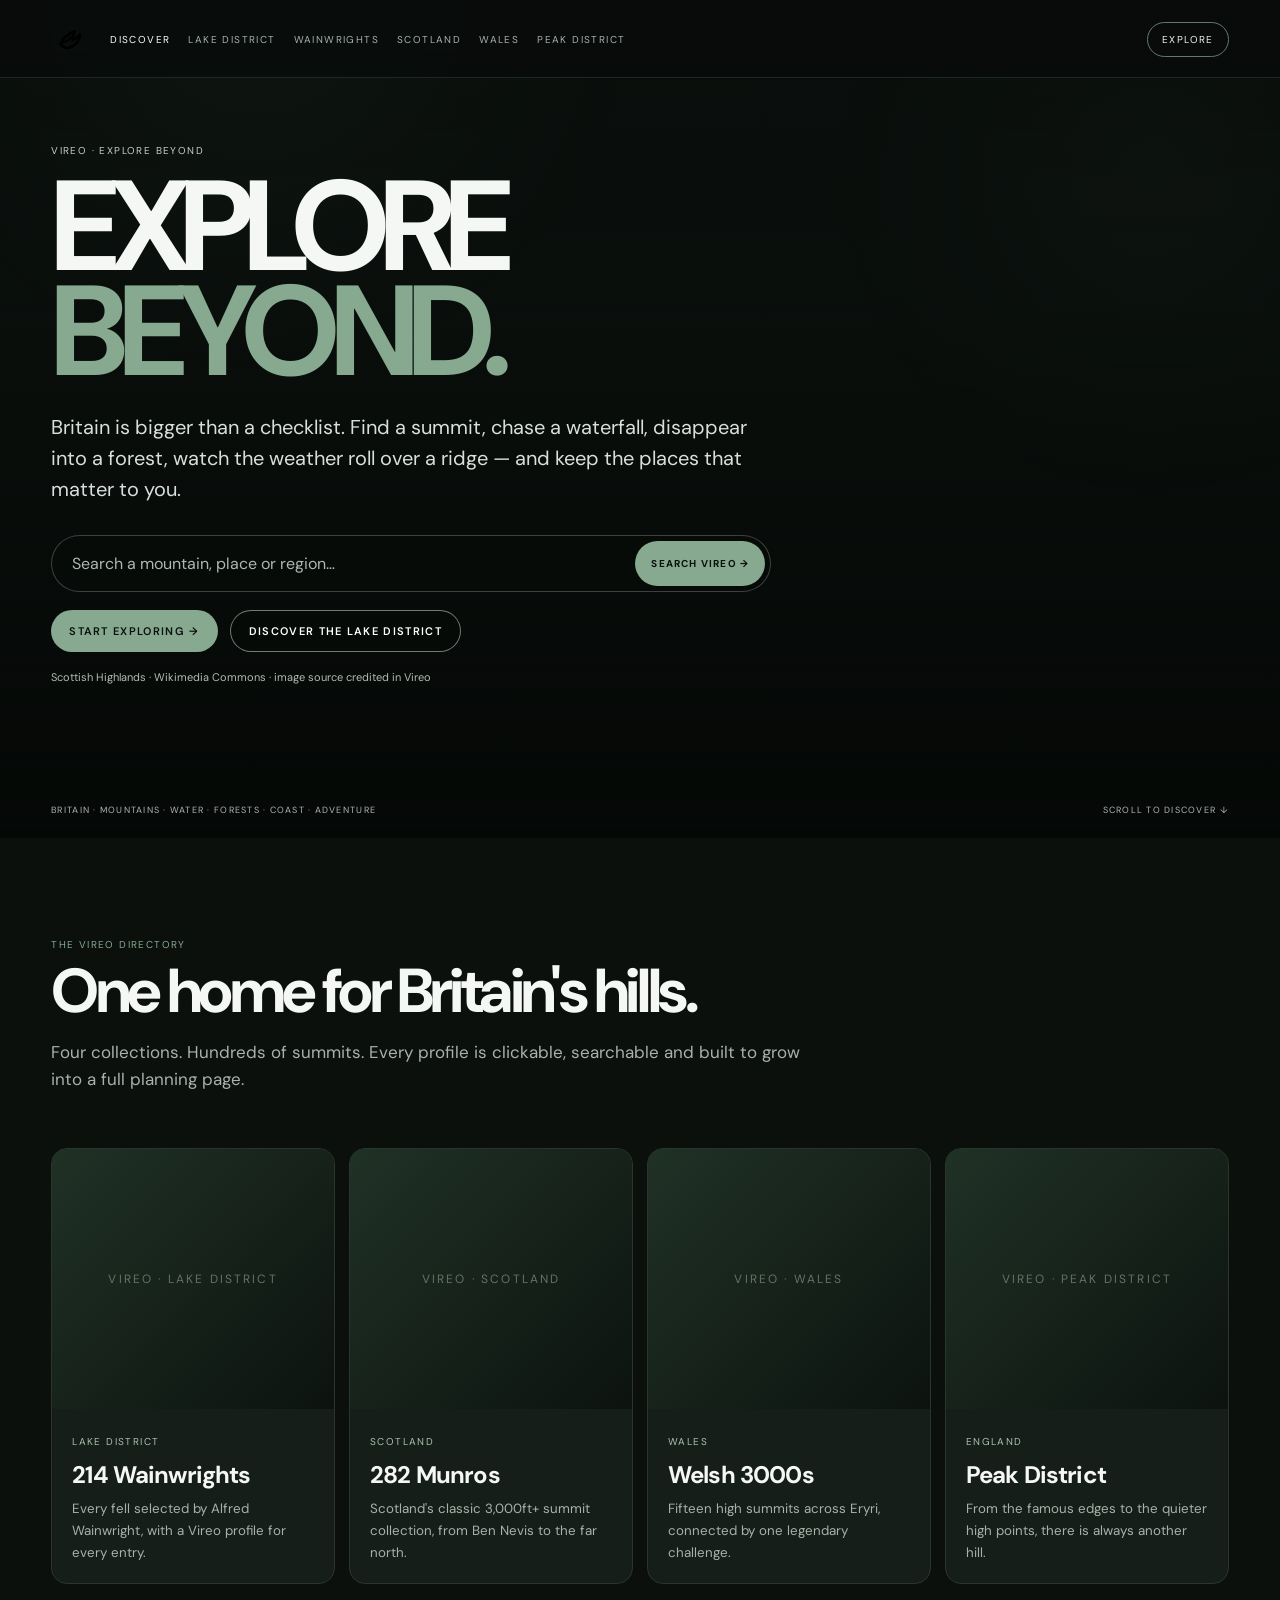
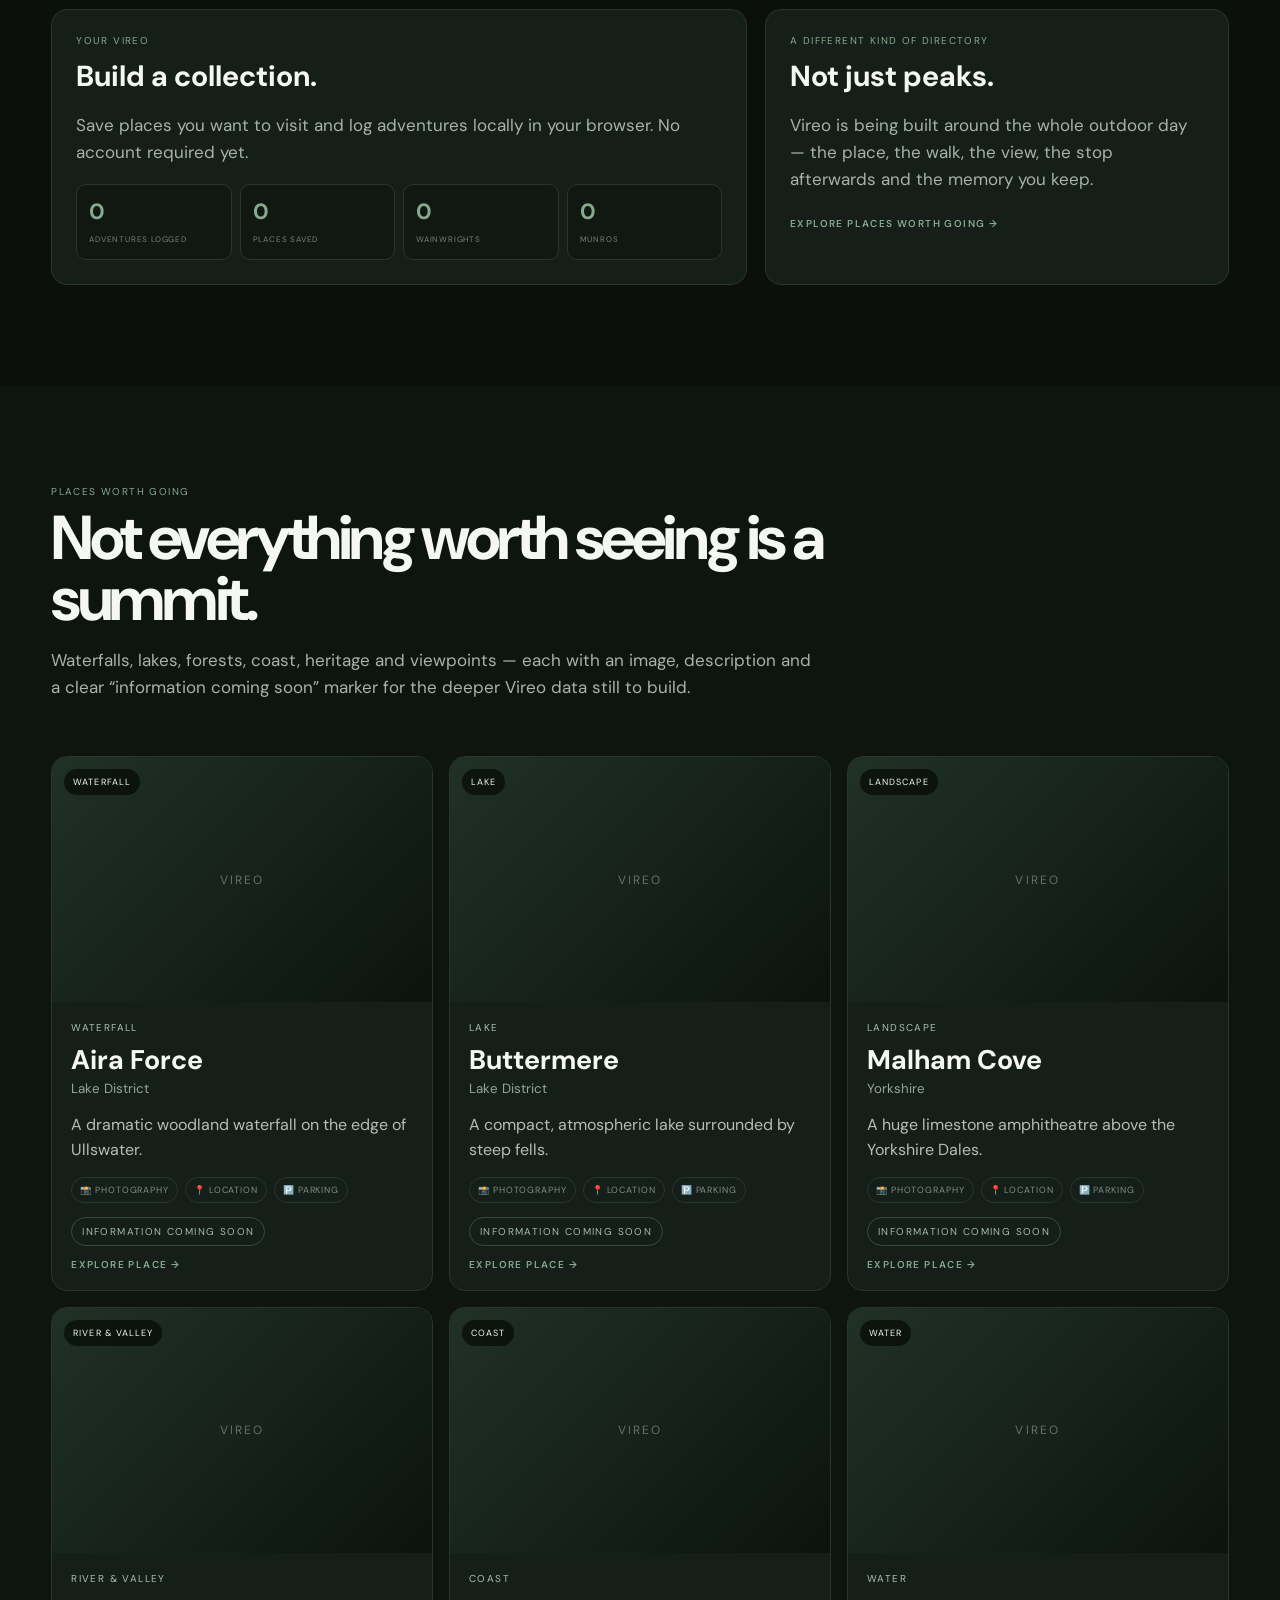
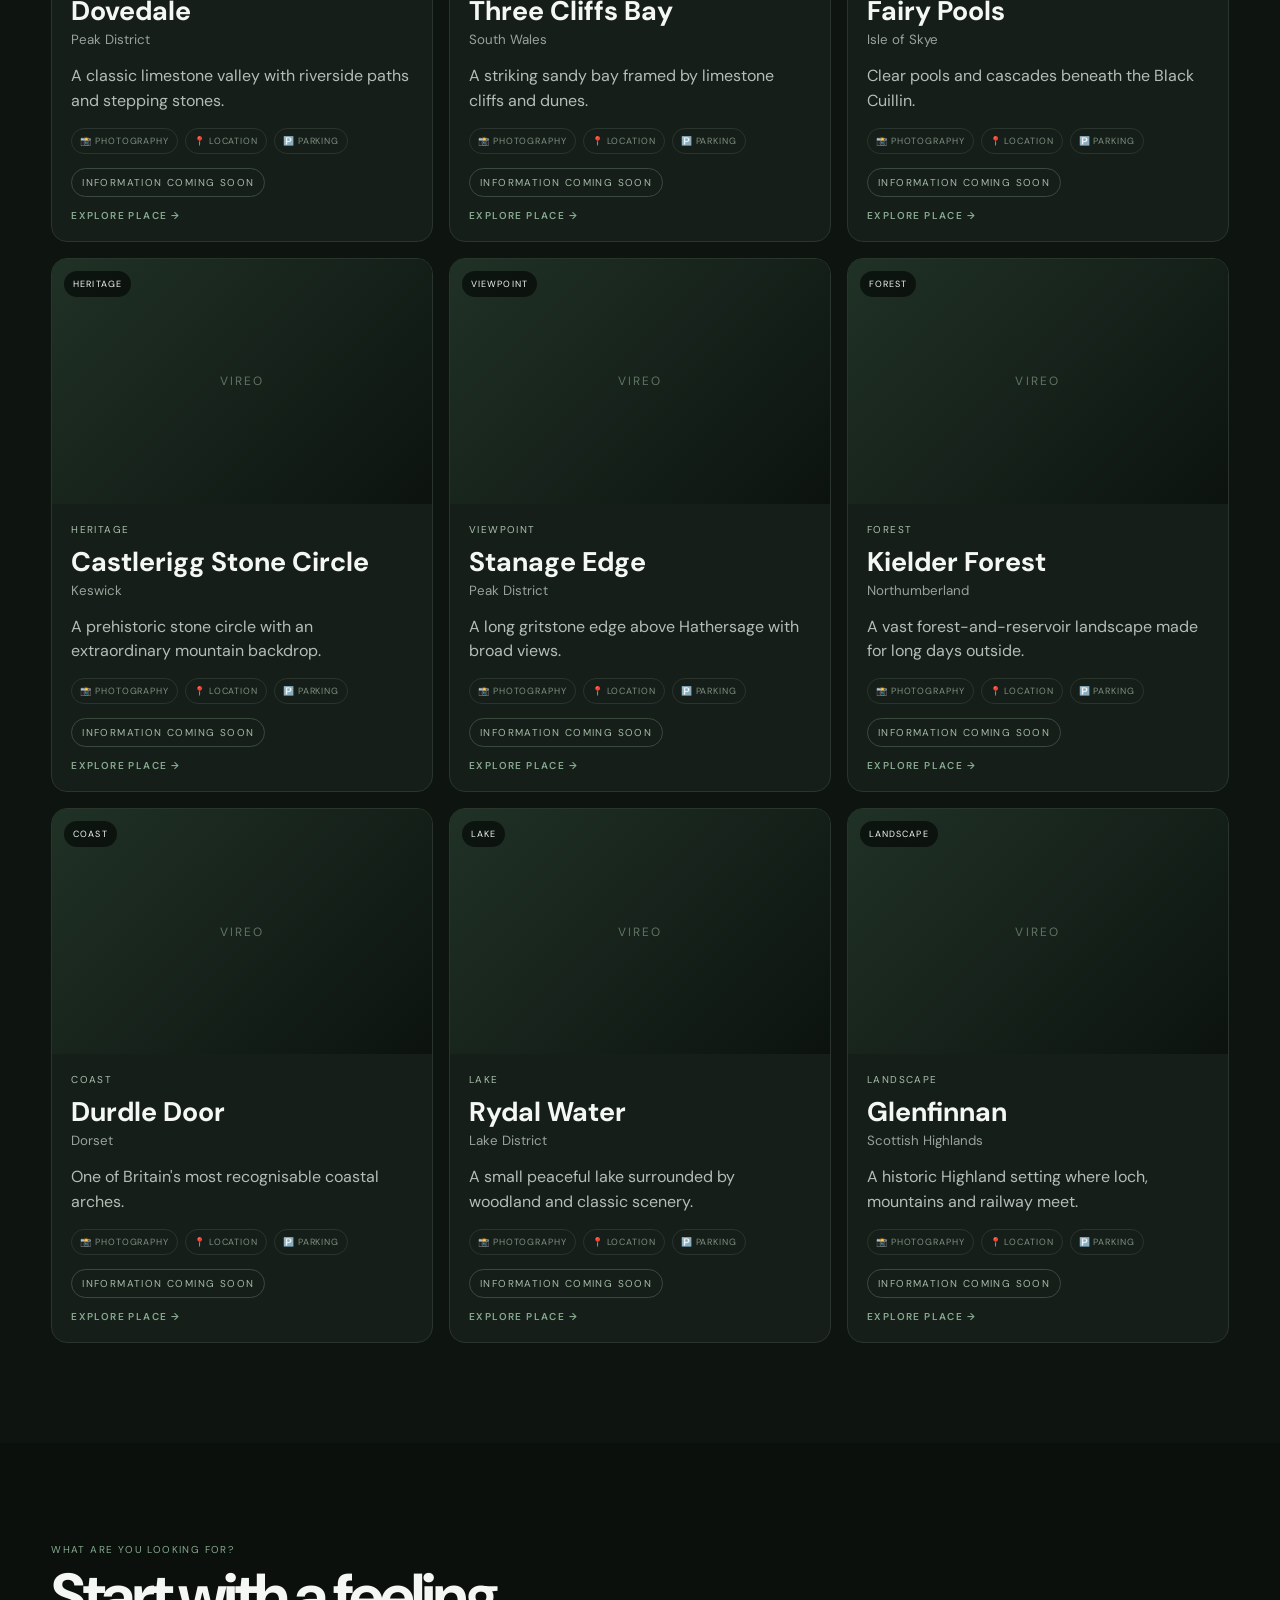
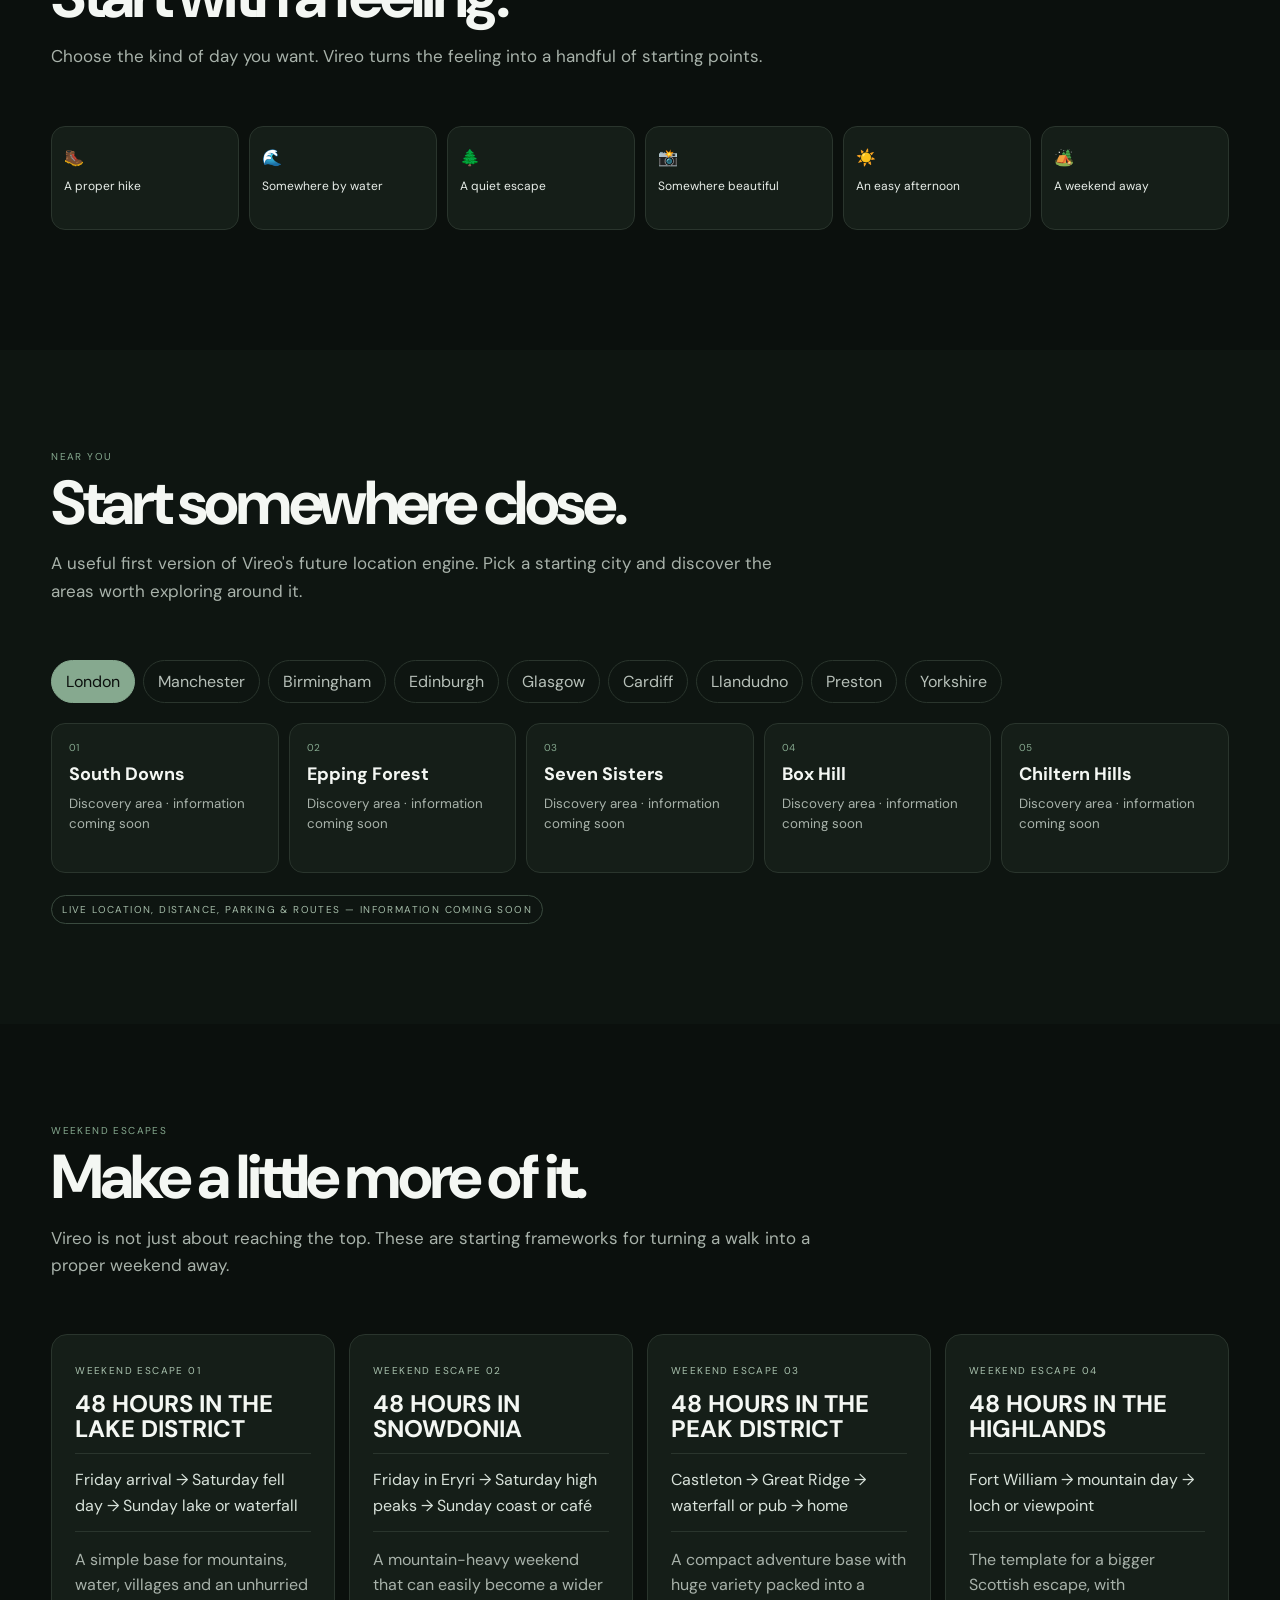
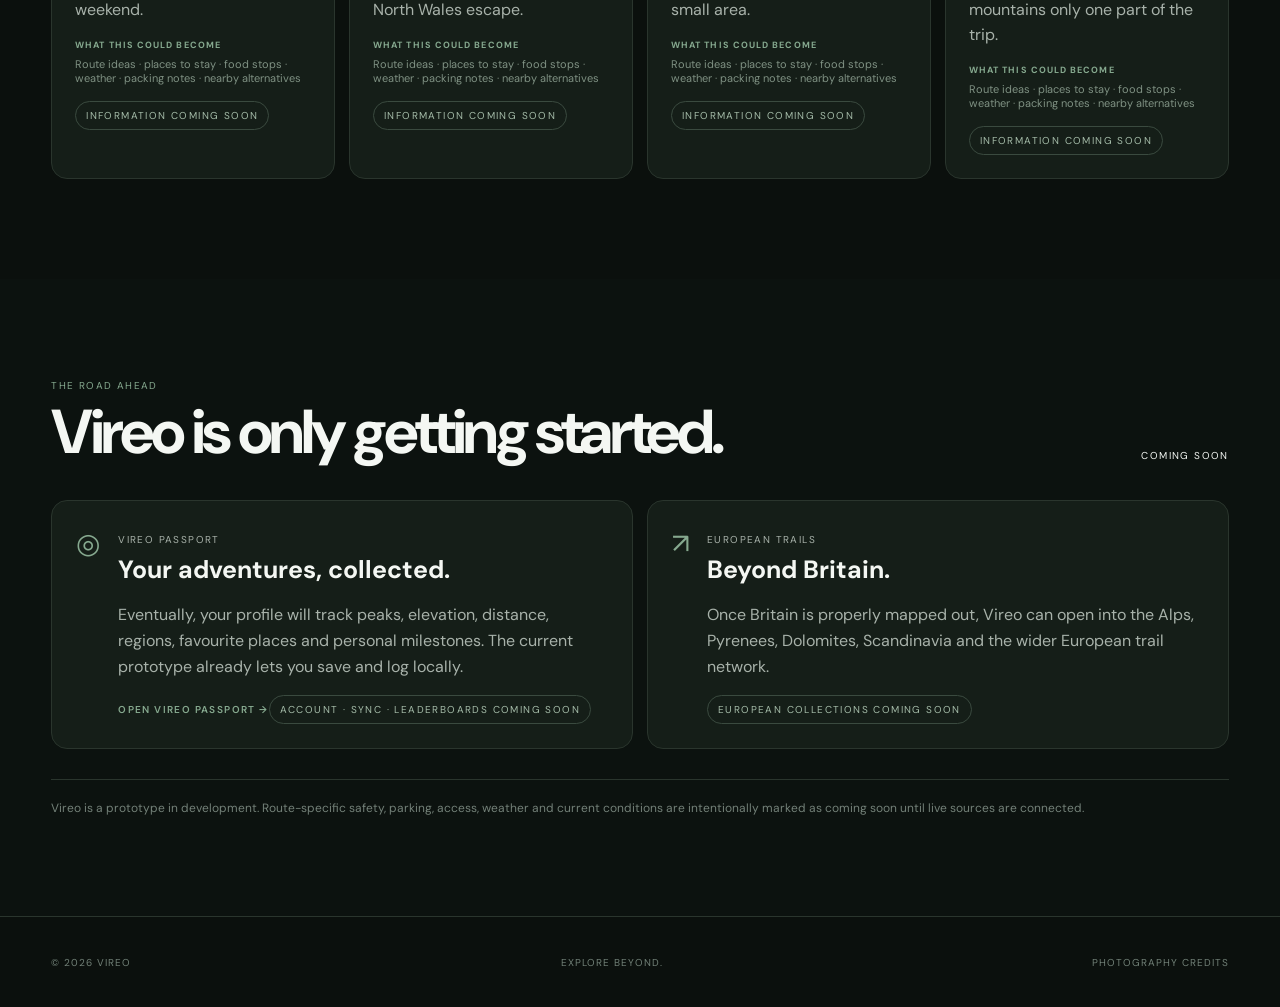
==== commit da0cb353: "Add files via upload" ====
--- a/index.html
+++ b/index.html
@@ -1,28 +1,15 @@
-<!doctype html>
-<html lang="en"><head><meta charset="utf-8"><meta name="viewport" content="width=device-width,initial-scale=1">
-<meta name="description" content="Vireo — discover mountains, water, forests, coast and places worth going.">
-<title>Vireo — Explore Beyond</title><link rel="stylesheet" href="styles.css"></head>
-<body>
+<!doctype html><html lang="en"><head><meta charset="utf-8"><meta name="viewport" content="width=device-width,initial-scale=1"><meta name="description" content="Vireo — explore Britain's mountains, wild places, water, forests, coast and adventures."><title>Vireo — Explore Beyond</title><link rel="stylesheet" href="styles.css"></head><body>
 <header><div class="wrap nav"><a href="index.html" class="brand"><img class="logo-img" src="vireo-logo.svg" alt="Vireo"></a><nav class="navlinks"><a class="active" href="index.html">DISCOVER</a><a href="lake-district.html">LAKE DISTRICT</a><a href="wainwrights.html">WAINWRIGHTS</a><a href="munros.html">SCOTLAND</a><a href="welsh-3000s.html">WALES</a><a href="peak-district.html">PEAK DISTRICT</a></nav><a class="nav-cta" href="#discover">EXPLORE</a></div></header>
-
-<section class="hero"><div class="hero-overlay"></div><div class="wrap hero-inner"><div class="eyebrow">VIREO · EXPLORE BEYOND</div><h1>EXPLORE<br><em>BEYOND.</em></h1><p>Discover Britain's mountains, wild places and the places worth getting out of the house for.</p><div class="hero-actions"><a class="btn btn-primary" href="#discover">START EXPLORING →</a><a class="btn btn-ghost" href="lake-district.html">DISCOVER THE LAKE DISTRICT</a></div><div class="photo-credit">Scottish Highlands · Wikimedia Commons</div></div><div class="hero-bottom"><span>BRITAIN · MOUNTAINS · TRAILS · ADVENTURE</span><span>SCROLL TO DISCOVER ↓</span></div></section>
-
-<section class="section" id="discover"><div class="wrap"><div class="section-head"><div><p class="kicker">THE VIREO DIRECTORY</p><h2>One home for Britain's hills.</h2><p class="muted">Explore the collections that started Vireo — then look beyond the summit.</p></div></div>
-<div class="explore-grid">
-<a class="explore-card" href="wainwrights.html"><div class="img" style="background-image:url('https://upload.wikimedia.org/wikipedia/commons/a/a4/Scafell_Pike.jpg')"></div><div class="explore-copy"><span class="pill">LAKE DISTRICT</span><h3>214 Wainwrights</h3><small>Every fell selected by Alfred Wainwright.</small></div></a>
-<a class="explore-card" href="munros.html"><div class="img" style="background-image:url('https://upload.wikimedia.org/wikipedia/commons/0/0d/Ben_Nevis.jpg')"></div><div class="explore-copy"><span class="pill">SCOTLAND</span><h3>282 Munros</h3><small>From Ben Nevis to the far north.</small></div></a>
-<a class="explore-card" href="welsh-3000s.html"><div class="img" style="background-image:url('https://upload.wikimedia.org/wikipedia/commons/thumb/6/62/Yr_Wyddfa_%E2%80%93_Snowdon.jpg/1280px-Yr_Wyddfa_%E2%80%93_Snowdon.jpg')"></div><div class="explore-copy"><span class="pill">WALES</span><h3>Welsh 3000s</h3><small>Fifteen summits. One legendary challenge.</small></div></a>
-<a class="explore-card" href="peak-district.html"><div class="img" style="background-image:url('https://upload.wikimedia.org/wikipedia/commons/thumb/7/7a/Peak_District_-_Mam_Tor_-_Sept_2014.jpg/960px-Peak_District_-_Mam_Tor_-_Sept_2014.jpg')"></div><div class="explore-copy"><span class="pill">ENGLAND</span><h3>Peak District</h3><small>Look beyond the obvious and find the next hill.</small></div></a>
-</div></div></section>
-
-<section class="section section-dark"><div class="wrap"><div class="section-head"><div><p class="kicker">PLACES WORTH GOING</p><h2>Not everything worth seeing is a summit.</h2><p class="muted">Waterfalls, lakes, forests, coast and viewpoints — the wider Vireo collection.</p></div></div><div class="destination-grid" id="destinations-grid"></div></div></section>
-
-<section class="section"><div class="wrap"><div class="section-head"><div><p class="kicker">WHAT ARE YOU LOOKING FOR?</p><h2>Start with a feeling.</h2><p class="muted">Choose the kind of day you want. Vireo will give you a few places to start.</p></div></div><div class="choice-grid"><button class="choice" data-choice="hike">🥾<span>A proper hike</span></button><button class="choice" data-choice="water">🌊<span>Somewhere by water</span></button><button class="choice" data-choice="quiet">🌲<span>A quiet escape</span></button><button class="choice" data-choice="photo">📸<span>Somewhere beautiful</span></button><button class="choice" data-choice="easy">☀️<span>An easy afternoon</span></button><button class="choice" data-choice="weekend">🏕️<span>A weekend away</span></button></div><div id="choice-results" class="mini-grid"></div></div></section>
-
-<section class="section section-dark"><div class="wrap"><div class="section-head"><div><p class="kicker">NEAR YOU</p><h2>Start somewhere close.</h2><p class="muted">A simple starting point for Vireo's future location search.</p></div></div><div class="city-grid">${['London','Manchester','Birmingham','Edinburgh','Glasgow','Cardiff','Llandudno','Preston','Yorkshire'].map((x,i)=>`<button class="city ${i===0?'active':''}" data-city="${x}">${x}</button>`).join('')}</div><div id="near-results" class="near-grid"></div><div class="coming-label standalone">LIVE LOCATION, DISTANCE & ROUTES — INFORMATION COMING SOON</div></div></section>
-
-<section class="section"><div class="wrap"><div class="section-head"><div><p class="kicker">WEEKEND ESCAPES</p><h2>Make a little more of it.</h2><p class="muted">Early Vireo ideas for two-day adventures. Detailed planning is coming later.</p></div></div><div id="weekend-grid" class="weekend-grid"></div></div></section>
-
-<section class="section coming"><div class="wrap"><div class="section-head"><div><p class="kicker">WHAT'S NEXT</p><h2>Vireo is only getting started.</h2></div><span class="view">COMING SOON</span></div><div class="coming-grid"><article class="coming-card"><div class="coming-icon">◎</div><div><span class="pill">VIREO PASSPORT</span><h3>Your adventures, collected.</h3><p>A digital passport for the places you've conquered. Log summits, build your collection and watch your Vireo journey grow.</p><div class="coming-label">INFORMATION COMING SOON</div></div></article><article class="coming-card"><div class="coming-icon">↗</div><div><span class="pill">EUROPEAN TRAILS</span><h3>Beyond Britain.</h3><p>From the Alps to the Pyrenees, Vireo will eventually open the door to Europe's greatest mountain trails and adventures.</p><div class="coming-label">INFORMATION COMING SOON</div></div></article></div><div class="home-note">Vireo is currently in development. Mountain data, imagery and features will continue to grow as the platform evolves.</div></div></section>
-<footer><div class="wrap foot"><span>© 2026 VIREO</span><span>EXPLORE BEYOND.</span><a href="photo-credits.html">PHOTOGRAPHY CREDITS</a></div></footer>
-<script src="data.js"></script><script src="script.js"></script></body></html>+<section class="hero"><div class="wrap hero-inner"><div class="eyebrow">VIREO · EXPLORE BEYOND</div><h1>EXPLORE<br><em>BEYOND.</em></h1><p>Britain is bigger than a checklist. Find a summit, chase a waterfall, disappear into a forest, watch the weather roll over a ridge — and keep the places that matter to you.</p><div class="global-search"><input id="global-search-input" placeholder="Search a mountain, place or region…" aria-label="Search Vireo"><button id="global-search-btn">SEARCH VIREO →</button></div><div id="global-search-results" class="mini-grid global-results"></div><div class="hero-actions"><a class="btn btn-primary" href="#discover">START EXPLORING →</a><a class="btn btn-ghost" href="lake-district.html">DISCOVER THE LAKE DISTRICT</a></div><div class="photo-credit">Scottish Highlands · Wikimedia Commons · image source credited in Vireo</div></div><div class="hero-bottom"><span>BRITAIN · MOUNTAINS · WATER · FORESTS · COAST · ADVENTURE</span><span>SCROLL TO DISCOVER ↓</span></div></section>
+<section class="section" id="discover"><div class="wrap"><div class="section-head"><div><p class="kicker">THE VIREO DIRECTORY</p><h2>One home for Britain's hills.</h2><p class="muted">Four collections. Hundreds of summits. Every profile is clickable, searchable and built to grow into a full planning page.</p></div></div><div class="explore-grid">
+<a class="explore-card" href="wainwrights.html"><div class="img media-frame"><img src="https://commons.wikimedia.org/wiki/Special:FilePath/Scafell%20Pike.jpg" alt="Scafell Pike" loading="lazy" onerror="imgFallback(this)"><div class="media-fallback-mark">VIREO · LAKE DISTRICT</div></div><div class="explore-copy"><span class="pill">LAKE DISTRICT</span><h3>214 Wainwrights</h3><small>Every fell selected by Alfred Wainwright, with a Vireo profile for every entry.</small></div></a>
+<a class="explore-card" href="munros.html"><div class="img media-frame"><img src="https://commons.wikimedia.org/wiki/Special:FilePath/Ben%20Nevis.jpg" alt="Ben Nevis" loading="lazy" onerror="imgFallback(this)"><div class="media-fallback-mark">VIREO · SCOTLAND</div></div><div class="explore-copy"><span class="pill">SCOTLAND</span><h3>282 Munros</h3><small>Scotland's classic 3,000ft+ summit collection, from Ben Nevis to the far north.</small></div></a>
+<a class="explore-card" href="welsh-3000s.html"><div class="img media-frame"><img src="https://commons.wikimedia.org/wiki/Special:FilePath/Yr%20Wyddfa%20%E2%80%93%20Snowdon.jpg" alt="Yr Wyddfa" loading="lazy" onerror="imgFallback(this)"><div class="media-fallback-mark">VIREO · WALES</div></div><div class="explore-copy"><span class="pill">WALES</span><h3>Welsh 3000s</h3><small>Fifteen high summits across Eryri, connected by one legendary challenge.</small></div></a>
+<a class="explore-card" href="peak-district.html"><div class="img media-frame"><img src="https://commons.wikimedia.org/wiki/Special:FilePath/Peak%20District%20-%20Mam%20Tor%20-%20Sept%202014.jpg" alt="Mam Tor" loading="lazy" onerror="imgFallback(this)"><div class="media-fallback-mark">VIREO · PEAK DISTRICT</div></div><div class="explore-copy"><span class="pill">ENGLAND</span><h3>Peak District</h3><small>From the famous edges to the quieter high points, there is always another hill.</small></div></a>
+</div><div class="vireo-profile-banner"><div class="passport-panel"><p class="kicker">YOUR VIREO</p><h3>Build a collection.</h3><p class="muted">Save places you want to visit and log adventures locally in your browser. No account required yet.</p><div class="passport-stats" id="passport-stats"></div></div><div class="passport-panel"><p class="kicker">A DIFFERENT KIND OF DIRECTORY</p><h3>Not just peaks.</h3><p class="muted">Vireo is being built around the whole outdoor day — the place, the walk, the view, the stop afterwards and the memory you keep.</p><a class="text-btn" href="places.html">EXPLORE PLACES WORTH GOING →</a></div></div></div></section>
+<section class="section section-dark" id="places"><div class="wrap"><div class="section-head"><div><p class="kicker">PLACES WORTH GOING</p><h2>Not everything worth seeing is a summit.</h2><p class="muted">Waterfalls, lakes, forests, coast, heritage and viewpoints — each with an image, description and a clear “information coming soon” marker for the deeper Vireo data still to build.</p></div></div><div class="destination-grid" id="destinations-grid"></div></div></section>
+<section class="section"><div class="wrap"><div class="section-head"><div><p class="kicker">WHAT ARE YOU LOOKING FOR?</p><h2>Start with a feeling.</h2><p class="muted">Choose the kind of day you want. Vireo turns the feeling into a handful of starting points.</p></div></div><div class="choice-grid"><button class="choice" data-choice="hike">🥾<span>A proper hike</span></button><button class="choice" data-choice="water">🌊<span>Somewhere by water</span></button><button class="choice" data-choice="quiet">🌲<span>A quiet escape</span></button><button class="choice" data-choice="photo">📸<span>Somewhere beautiful</span></button><button class="choice" data-choice="easy">☀️<span>An easy afternoon</span></button><button class="choice" data-choice="weekend">🏕️<span>A weekend away</span></button></div><div id="choice-results" class="mini-grid"></div></div></section>
+<section class="section section-dark"><div class="wrap"><div class="section-head"><div><p class="kicker">NEAR YOU</p><h2>Start somewhere close.</h2><p class="muted">A useful first version of Vireo's future location engine. Pick a starting city and discover the areas worth exploring around it.</p></div></div><div class="city-grid"><button class="city active" data-city="London">London</button><button class="city" data-city="Manchester">Manchester</button><button class="city" data-city="Birmingham">Birmingham</button><button class="city" data-city="Edinburgh">Edinburgh</button><button class="city" data-city="Glasgow">Glasgow</button><button class="city" data-city="Cardiff">Cardiff</button><button class="city" data-city="Llandudno">Llandudno</button><button class="city" data-city="Preston">Preston</button><button class="city" data-city="Yorkshire">Yorkshire</button></div><div id="near-results" class="near-grid"></div><div class="coming-label standalone">LIVE LOCATION, DISTANCE, PARKING & ROUTES — INFORMATION COMING SOON</div></div></section>
+<section class="section"><div class="wrap"><div class="section-head"><div><p class="kicker">WEEKEND ESCAPES</p><h2>Make a little more of it.</h2><p class="muted">Vireo is not just about reaching the top. These are starting frameworks for turning a walk into a proper weekend away.</p></div></div><div id="weekend-grid" class="weekend-grid"></div></div></section>
+<section class="section coming"><div class="wrap"><div class="section-head"><div><p class="kicker">THE ROAD AHEAD</p><h2>Vireo is only getting started.</h2></div><span class="view">COMING SOON</span></div><div class="coming-grid"><article class="coming-card"><div class="coming-icon">◎</div><div><span class="pill">VIREO PASSPORT</span><h3>Your adventures, collected.</h3><p>Eventually, your profile will track peaks, elevation, distance, regions, favourite places and personal milestones. The current prototype already lets you save and log locally.</p><a class="text-btn" href="passport.html">OPEN VIREO PASSPORT →</a><div class="coming-label">ACCOUNT · SYNC · LEADERBOARDS COMING SOON</div></div></article><article class="coming-card"><div class="coming-icon">↗</div><div><span class="pill">EUROPEAN TRAILS</span><h3>Beyond Britain.</h3><p>Once Britain is properly mapped out, Vireo can open into the Alps, Pyrenees, Dolomites, Scandinavia and the wider European trail network.</p><div class="coming-label">EUROPEAN COLLECTIONS COMING SOON</div></div></article></div><div class="home-note">Vireo is a prototype in development. Route-specific safety, parking, access, weather and current conditions are intentionally marked as coming soon until live sources are connected.</div></div></section>
+<footer><div class="wrap foot"><span>© 2026 VIREO</span><span>EXPLORE BEYOND.</span><a href="photo-credits.html">PHOTOGRAPHY CREDITS</a></div></footer><div class="drawer" id="drawer"><div class="drawer-panel"></div></div><script src="data.js"></script><script src="script.js"></script></body></html>
--- a/styles.css
+++ b/styles.css
@@ -1,3 +1,5 @@
 @import url("https://fonts.googleapis.com/css2?family=DM+Sans:wght@400;500;600;700&display=swap");
-:root{--bg:#0b100d;--bg2:#111914;--panel:#151e18;--panel2:#1a241d;--green:#86a98f;--green2:#5e8068;--white:#f4f7f3;--muted:#a8b2aa;--line:#2a352d;--paper:#f4f6f2;--ink:#18221c}*{box-sizing:border-box}html{scroll-behavior:smooth}body{margin:0;background:var(--bg);color:var(--white);font-family:"DM Sans",Arial,sans-serif}a{text-decoration:none;color:inherit}button,input,select{font:inherit}.wrap{width:min(1180px,90vw);margin:auto}header{height:76px;background:rgba(8,12,10,.9);border-bottom:1px solid rgba(134,169,143,.18);position:relative;z-index:10;backdrop-filter:blur(12px)}.nav{height:76px;display:flex;align-items:center;gap:25px}.brand{display:flex;align-items:center}.logo-img{width:32px;height:32px;color:var(--green);display:block}.navlinks{display:flex;gap:20px;flex:1}.navlinks a,.nav-cta,.kicker,.pill,.eyebrow,.view{font-size:10px;letter-spacing:.14em;text-transform:uppercase}.navlinks a{color:#a9b2aa;transition:.2s}.navlinks a:hover,.navlinks .active{color:#fff}.nav-cta{border:1px solid #627a68;border-radius:999px;padding:10px 14px;color:#eef4ef}.hero{min-height:720px;position:relative;display:flex;align-items:flex-end;background:url("https://upload.wikimedia.org/wikipedia/commons/0/04/Scottish_Highlands_Mountains.jpg?utm_source=commons.wikimedia.org&utm_campaign=index&utm_content=original") center/cover no-repeat;overflow:hidden}.hero-overlay{position:absolute;inset:0;background:linear-gradient(180deg,rgba(5,8,6,.32),rgba(5,8,6,.16) 35%,rgba(5,8,6,.92) 100%)}.hero-inner{position:relative;z-index:1;padding-bottom:86px}.eyebrow{color:#c1d2c5;margin-bottom:18px}.hero h1{font-size:clamp(64px,10vw,138px);line-height:.82;letter-spacing:-.075em;margin:0 0 28px;font-weight:700}.hero h1 em{font-style:normal;color:var(--green)}.hero p{max-width:650px;font-size:20px;line-height:1.55;color:#d9dfda;margin:0 0 30px}.hero-actions{display:flex;gap:12px;flex-wrap:wrap}.btn{display:inline-flex;align-items:center;justify-content:center;padding:13px 18px;border-radius:999px;font-size:11px;letter-spacing:.12em;text-transform:uppercase;font-weight:600}.btn-primary{background:var(--green);color:#0b100d}.btn-ghost{border:1px solid rgba(255,255,255,.45);color:#fff;background:rgba(8,12,10,.18)}.photo-credit{margin-top:18px;color:#b3bdb5;font-size:11px}.hero-bottom{position:absolute;z-index:1;bottom:22px;left:0;right:0;width:min(1180px,90vw);margin:auto;display:flex;justify-content:space-between;color:#aeb8b0;font-size:9px;letter-spacing:.14em;text-transform:uppercase}.section{padding:92px 0;background:var(--bg)}.section-dark{background:#0e1511}.paper{background:var(--paper);color:var(--ink)}.section-head{display:flex;justify-content:space-between;gap:30px;align-items:end;margin-bottom:34px}.kicker{color:var(--green);margin:0 0 10px}.section h2{font-size:clamp(36px,5vw,62px);letter-spacing:-.055em;line-height:.98;margin:0;max-width:800px}.muted{color:var(--muted);font-size:17px;line-height:1.6;max-width:720px}.explore-grid{display:grid;grid-template-columns:repeat(4,1fr);gap:14px}.explore-card{background:var(--panel);border:1px solid var(--line);border-radius:16px;overflow:hidden;transition:transform .25s,border-color .25s}.explore-card:hover{transform:translateY(-4px);border-color:#52675a}.explore-card .img{height:250px;background-size:cover;background-position:center}.explore-copy{padding:20px}.pill{display:inline-block;color:#a9c2ae}.explore-copy h3{font-size:24px;letter-spacing:-.035em;margin:9px 0 7px}.explore-copy small{color:var(--muted);line-height:1.5}.destination-grid{display:grid;grid-template-columns:repeat(3,1fr);gap:15px}.destination-card{background:var(--panel);border:1px solid var(--line);border-radius:16px;overflow:hidden}.destination-image{height:220px;background-size:cover;background-position:center;position:relative}.destination-image span{position:absolute;left:12px;top:12px;background:rgba(6,10,8,.72);padding:7px 9px;border-radius:999px;font-size:9px;letter-spacing:.12em}.destination-copy{padding:19px}.destination-copy h3{font-size:25px;margin:8px 0 3px}.destination-copy small{color:#98a49b}.destination-copy p{color:#b5bdb7;line-height:1.55;margin-bottom:15px}.coming-label{display:inline-block;border:1px solid #3a4a3f;color:#a5bca9;border-radius:999px;padding:7px 10px;font-size:9px;letter-spacing:.1em;text-transform:uppercase}.standalone{margin-top:22px}.choice-grid{display:grid;grid-template-columns:repeat(6,1fr);gap:10px}.choice{border:1px solid var(--line);background:var(--panel);color:#e8eee9;border-radius:14px;padding:20px 12px;cursor:pointer;display:flex;flex-direction:column;gap:10px;min-height:104px;text-align:left}.choice:hover,.choice.active{border-color:var(--green2);background:#18231b}.choice span{font-size:12px}.mini-grid{display:grid;grid-template-columns:repeat(3,1fr);gap:12px;margin-top:20px}.mini-card{background:var(--panel);border:1px solid var(--line);padding:18px;border-radius:14px;display:flex;flex-direction:column;gap:8px}.mini-card b{font-size:19px}.mini-card small{color:var(--muted);line-height:1.5}.city-grid{display:flex;gap:8px;flex-wrap:wrap}.city{border:1px solid var(--line);background:transparent;color:#b7c0b9;border-radius:999px;padding:10px 14px;cursor:pointer}.city.active,.city:hover{background:var(--green);color:#0b100d;border-color:var(--green)}.near-grid{display:grid;grid-template-columns:repeat(5,1fr);gap:10px;margin-top:20px}.near-card{border:1px solid var(--line);background:var(--panel);border-radius:14px;padding:17px}.near-card span{color:var(--green);font-size:10px}.near-card b{display:block;margin:10px 0 5px}.near-card small{color:var(--muted)}.weekend-grid{display:grid;grid-template-columns:repeat(4,1fr);gap:14px}.weekend{background:var(--panel);border:1px solid var(--line);padding:22px;border-radius:16px}.weekend h3{font-size:23px;line-height:1.05;margin:10px 0}.weekend .plan{color:#d8dfda;font-size:13px;line-height:1.6}.weekend p{color:var(--muted);line-height:1.5}.coming{background:#101811}.coming-grid{display:grid;grid-template-columns:1fr 1fr;gap:15px}.coming-card{display:grid;grid-template-columns:54px 1fr;gap:20px;padding:26px;background:var(--panel);border:1px solid var(--line);border-radius:16px}.coming-icon{width:46px;height:46px;border:1px solid #536b59;border-radius:50%;display:grid;place-items:center;color:var(--green);font-size:20px}.coming-card h3{font-size:25px;margin:8px 0}.coming-card p{color:var(--muted);line-height:1.55}.home-note{margin-top:22px;color:#6f7d73;font-size:12px}footer{border-top:1px solid var(--line);padding:25px 0;background:#080c0a;color:#718078;font-size:10px;letter-spacing:.12em;text-transform:uppercase}.foot{display:flex;justify-content:space-between;gap:15px}.foot a:hover{color:#fff}
-/* directory pages */.directory-hero{padding:90px 0}.directory-hero h1{font-size:clamp(55px,8vw,100px);line-height:.88;letter-spacing:-.07em;margin:0 0 20px}.lead{max-width:780px;color:var(--muted);font-size:18px;line-height:1.6}.region-strip{display:grid;grid-template-columns:repeat(4,1fr);gap:10px;margin:35px 0}.region-card{background:var(--panel);border:1px solid var(--line);padding:20px;border-radius:12px}.region-card b{display:block;font-size:30px}.region-card span{font-size:9px;letter-spacing:.12em;color:var(--muted)}.directory-tools{display:flex;gap:10px;margin-top:25px}.directory-tools input,.directory-tools select{background:var(--panel);border:1px solid var(--line);color:#eef3ef;border-radius:10px;padding:13px}.directory-tools input{flex:1}.count{color:#718078;font-size:12px;margin:14px 0}.peak-grid{display:grid;grid-template-columns:repeat(3,1fr);gap:9px}.peak-card{position:relative;text-align:left;background:var(--panel);color:#edf2ee;border:1px solid var(--line);border-radius:12px;padding:18px;cursor:pointer}.peak-card:hover{border-color:var(--green2);background:#18221b}.rank{font-size:10px;color:var(--green);display:block}.peak-name{font-size:19px;font-weight:600;display:block;margin:7px 0}.peak-height{font-size:11px;color:var(--muted)}.peak-arrow{position:absolute;right:16px;top:18px;color:var(--green)}.drawer{position:fixed;inset:0;background:rgba(0,0,0,.62);z-index:50;display:none;justify-content:flex-end}.drawer.open{display:flex}.drawer-panel{width:min(620px,94vw);height:100%;background:#0f1712;border-left:1px solid var(--line);padding:55px 38px;overflow:auto}.close{float:right;border:1px solid var(--line);background:transparent;color:#aeb8b0;border-radius:999px;padding:8px 12px;font-size:10px;letter-spacing:.1em}.drawer-panel h2{font-size:54px;line-height:.92;letter-spacing:-.06em;margin:25px 0 10px}.height{font-size:28px;color:var(--green)}.meta{display:flex;gap:10px;flex-wrap:wrap;margin:20px 0}.meta span{border:1px solid var(--line);border-radius:999px;padding:8px 11px;font-size:10px;color:#b8c3bb}.stars{color:#c2d6c7!important}.profile-description{color:#c3ccc5;font-size:17px;line-height:1.7}.profile-coming{margin-top:30px;padding:20px;background:#151f18;border:1px solid var(--line);border-radius:14px;display:flex;flex-direction:column;gap:9px}.profile-coming strong{font-size:10px;letter-spacing:.12em;color:var(--green)}.profile-coming span{color:var(--muted);line-height:1.55}@media(max-width:900px){.navlinks{gap:11px}.navlinks a:nth-child(n+4){display:none}.explore-grid{grid-template-columns:repeat(2,1fr)}.destination-grid{grid-template-columns:repeat(2,1fr)}.choice-grid{grid-template-columns:repeat(3,1fr)}.near-grid{grid-template-columns:repeat(2,1fr)}.weekend-grid{grid-template-columns:repeat(2,1fr)}.peak-grid{grid-template-columns:repeat(2,1fr)}}@media(max-width:620px){header,.nav{height:66px}.navlinks{display:none}.nav-cta{margin-left:auto}.hero{min-height:680px}.hero-inner{padding-bottom:82px}.hero h1{font-size:66px}.hero p{font-size:17px}.hero-bottom{font-size:8px}.hero-bottom span:first-child{display:none}.section{padding:65px 0}.explore-grid,.destination-grid,.coming-grid,.mini-grid,.weekend-grid{grid-template-columns:1fr}.choice-grid{grid-template-columns:repeat(2,1fr)}.near-grid{grid-template-columns:1fr 1fr}.region-strip{grid-template-columns:repeat(2,1fr)}.peak-grid{grid-template-columns:1fr}.directory-tools{flex-direction:column}.drawer-panel{padding:40px 22px}.drawer-panel h2{font-size:42px}.foot{flex-direction:column}}
+:root{--bg:#0b100d;--bg2:#101711;--panel:#151e18;--panel2:#1b261e;--green:#86a98f;--green2:#5e8068;--white:#f4f7f3;--muted:#a8b2aa;--line:#2a352d;--danger:#b88473}*{box-sizing:border-box}html{scroll-behavior:smooth}body{margin:0;background:var(--bg);color:var(--white);font-family:"DM Sans",Arial,sans-serif}body:before{content:"";position:fixed;inset:0;pointer-events:none;background:radial-gradient(circle at 20% 0%,rgba(134,169,143,.06),transparent 28%),radial-gradient(circle at 90% 20%,rgba(134,169,143,.04),transparent 24%);z-index:-1}a{text-decoration:none;color:inherit}button,input,select{font:inherit}.wrap{width:min(1240px,92vw);margin:auto}header{height:78px;background:rgba(8,12,10,.9);border-bottom:1px solid rgba(134,169,143,.18);position:sticky;top:0;z-index:30;backdrop-filter:blur(14px)}.nav{height:78px;display:flex;align-items:center;gap:25px}.brand{display:flex;align-items:center}.logo-img{width:34px;height:34px;display:block}.navlinks{display:flex;gap:18px;flex:1;overflow:auto;scrollbar-width:none}.navlinks::-webkit-scrollbar{display:none}.navlinks a,.nav-cta,.kicker,.pill,.eyebrow,.view,.filter,.coming-label,.action-btn,.text-btn{font-size:10px;letter-spacing:.14em;text-transform:uppercase}.navlinks a{color:#a9b2aa;white-space:nowrap;transition:.2s}.navlinks a:hover,.navlinks .active{color:#fff}.nav-cta{border:1px solid #627a68;border-radius:999px;padding:10px 14px;color:#eef4ef;white-space:nowrap}.hero{min-height:760px;position:relative;display:flex;align-items:flex-end;background:url("https://upload.wikimedia.org/wikipedia/commons/0/04/Scottish_Highlands_Mountains.jpg") center/cover no-repeat;overflow:hidden}.hero:after{content:"";position:absolute;inset:0;background:linear-gradient(180deg,rgba(5,8,6,.22),rgba(5,8,6,.18) 28%,rgba(5,8,6,.94) 100%)}.hero-inner{position:relative;z-index:1;padding-bottom:88px}.eyebrow{color:#c1d2c5;margin-bottom:18px}.hero h1{font-size:clamp(64px,10vw,138px);line-height:.82;letter-spacing:-.075em;margin:0 0 28px;font-weight:700}.hero h1 em{font-style:normal;color:var(--green)}.hero p{max-width:700px;font-size:20px;line-height:1.55;color:#d9dfda;margin:0 0 30px}.hero-actions{display:flex;gap:12px;flex-wrap:wrap}.btn{display:inline-flex;align-items:center;justify-content:center;padding:13px 18px;border-radius:999px;font-size:11px;letter-spacing:.12em;text-transform:uppercase;font-weight:600}.btn-primary{background:var(--green);color:#0b100d}.btn-ghost{border:1px solid rgba(255,255,255,.45);color:#fff;background:rgba(8,12,10,.18)}.photo-credit{margin-top:18px;color:#b3bdb5;font-size:11px}.hero-bottom{position:absolute;z-index:2;bottom:22px;left:0;right:0;width:min(1240px,92vw);margin:auto;display:flex;justify-content:space-between;color:#aeb8b0;font-size:9px;letter-spacing:.14em;text-transform:uppercase}.section{padding:100px 0;background:var(--bg)}.section-dark{background:#0e1511}.section-head{display:flex;justify-content:space-between;gap:30px;align-items:end;margin-bottom:38px}.kicker{color:var(--green);margin:0 0 10px}.section h2{font-size:clamp(36px,5vw,62px);letter-spacing:-.055em;line-height:.98;margin:0;max-width:820px}.muted{color:var(--muted);font-size:17px;line-height:1.6;max-width:760px}.explore-grid{display:grid;grid-template-columns:repeat(4,1fr);gap:14px}.explore-card{background:var(--panel);border:1px solid var(--line);border-radius:16px;overflow:hidden;transition:transform .25s,border-color .25s}.explore-card:hover{transform:translateY(-5px);border-color:#52675a}.explore-card .img{height:260px;background-size:cover;background-position:center}.explore-copy{padding:20px}.pill{display:inline-block;color:#a9c2ae}.explore-copy h3{font-size:24px;letter-spacing:-.035em;margin:9px 0 7px}.explore-copy small{color:var(--muted);line-height:1.5}.destination-grid{display:grid;grid-template-columns:repeat(3,1fr);gap:16px}.destination-card{background:var(--panel);border:1px solid var(--line);border-radius:16px;overflow:hidden;display:flex;flex-direction:column}.destination-image{height:245px;position:relative;background:linear-gradient(135deg,#1b2b21,#0e1511)}.destination-image .media-frame,.destination-drawer-image .media-frame{height:100%}.destination-image img,.destination-drawer-image img{width:100%;height:100%;object-fit:cover;display:block}.destination-image span{position:absolute;left:12px;top:12px;background:rgba(6,10,8,.72);padding:7px 9px;border-radius:999px;font-size:9px;letter-spacing:.12em}.destination-copy{padding:19px;display:flex;flex-direction:column;flex:1}.destination-copy h3{font-size:27px;margin:8px 0 3px}.destination-copy small{color:#98a49b}.destination-copy p{color:#b5bdb7;line-height:1.55;margin-bottom:14px}.destination-more{display:flex;flex-wrap:wrap;gap:7px;margin:0 0 14px}.destination-more span{font-size:9px;letter-spacing:.1em;color:#7f9183;border:1px solid var(--line);border-radius:999px;padding:6px 8px}.coming-label{display:inline-block;border:1px solid #3a4a3f;color:#a5bca9;border-radius:999px;padding:7px 10px;align-self:flex-start}.standalone{margin-top:22px}.text-btn{border:0;background:none;color:var(--green);padding:12px 0 0;cursor:pointer;font-weight:600;text-align:left}.choice-grid{display:grid;grid-template-columns:repeat(6,1fr);gap:10px}.choice{border:1px solid var(--line);background:var(--panel);color:#e8eee9;border-radius:14px;padding:20px 12px;cursor:pointer;display:flex;flex-direction:column;gap:10px;min-height:104px;text-align:left}.choice:hover,.choice.active{border-color:var(--green2);background:#18231b}.choice span{font-size:12px}.mini-grid{display:grid;grid-template-columns:repeat(3,1fr);gap:12px;margin-top:20px}.mini-card{background:var(--panel);border:1px solid var(--line);padding:18px;border-radius:14px;display:flex;flex-direction:column;gap:8px}.mini-card b{font-size:19px}.mini-card span{color:var(--green);font-size:10px;letter-spacing:.12em}.mini-card small{color:var(--muted);line-height:1.5}.city-grid{display:flex;gap:8px;flex-wrap:wrap}.city{border:1px solid var(--line);background:transparent;color:#b7c0b9;border-radius:999px;padding:10px 14px;cursor:pointer}.city.active,.city:hover{background:var(--green);color:#0b100d;border-color:var(--green)}.near-grid{display:grid;grid-template-columns:repeat(5,1fr);gap:10px;margin-top:20px}.near-card{border:1px solid var(--line);background:var(--panel);border-radius:14px;padding:17px;min-height:150px;display:flex;flex-direction:column;gap:8px}.near-card>span{color:var(--green);font-size:10px}.near-card b{font-size:18px}.near-card small{color:var(--muted);line-height:1.5}.weekend-grid{display:grid;grid-template-columns:repeat(4,1fr);gap:14px}.weekend{border:1px solid var(--line);background:var(--panel);padding:23px;border-radius:16px;min-height:280px}.weekend h3{font-size:24px;line-height:1.05;margin:12px 0}.plan{color:#d8e2da;line-height:1.6;padding:13px 0;border-top:1px solid var(--line);border-bottom:1px solid var(--line)}.weekend p{color:var(--muted);line-height:1.55}.weekend-extra{display:flex;flex-direction:column;gap:6px;color:#7f9183;font-size:11px;margin-bottom:16px}.weekend-extra b{font-size:9px;letter-spacing:.12em;color:var(--green)}.coming{background:#0c120f}.coming-grid{display:grid;grid-template-columns:repeat(2,1fr);gap:14px}.coming-grid.compact{grid-template-columns:repeat(4,1fr);margin-top:20px}.coming-card{display:flex;gap:18px;align-items:flex-start;border:1px solid var(--line);background:var(--panel);padding:24px;border-radius:16px}.coming-card h3{font-size:25px;margin:7px 0}.coming-card p{color:var(--muted);line-height:1.6}.coming-card b{font-size:11px;letter-spacing:.1em}.coming-card span{color:var(--muted);display:block;margin-top:8px}.coming-icon{font-size:28px;color:var(--green)}.home-note{border-top:1px solid var(--line);margin-top:30px;padding-top:20px;color:#738078;font-size:12px}.directory-hero{padding:90px 0 100px}.directory-hero h1{font-size:clamp(54px,9vw,112px);line-height:.85;letter-spacing:-.075em;margin:0 0 20px}.lead{font-size:19px;line-height:1.6;color:var(--muted);max-width:800px}.region-strip{display:grid;grid-template-columns:repeat(4,1fr);gap:10px;margin:38px 0}.region-card{border:1px solid var(--line);background:var(--panel);border-radius:14px;padding:18px}.region-card b{display:block;font-size:27px}.region-card span{color:#7f8b82;font-size:9px;letter-spacing:.12em}.directory-tools{display:flex;gap:10px;margin:20px 0 10px}.directory-tools input,.directory-tools select{background:#111812;border:1px solid var(--line);color:#e8eee9;border-radius:12px;padding:13px 14px;outline:none}.directory-tools input{flex:1}.filter-row{display:flex;gap:7px;flex-wrap:wrap;margin-bottom:18px}.filter{background:transparent;color:#8f9c92;border:1px solid var(--line);padding:8px 11px;border-radius:999px;cursor:pointer}.filter.active,.filter:hover{background:var(--green);color:#0b100d;border-color:var(--green)}.count{color:#768178;font-size:11px;letter-spacing:.08em;margin-bottom:14px}.peak-grid{display:grid;grid-template-columns:repeat(3,1fr);gap:9px}.peak-card-wrap{position:relative;min-width:0}.peak-card{width:100%;min-height:100px;text-align:left;border:1px solid var(--line);background:var(--panel);color:var(--white);border-radius:14px;padding:17px 58px 17px 17px;cursor:pointer;display:flex;flex-direction:column;gap:6px;transition:.18s}.peak-card:hover{border-color:#617866;transform:translateY(-2px)}.rank{font-size:10px;color:var(--green);letter-spacing:.08em}.peak-name{font-size:18px;font-weight:600;line-height:1.05}.peak-height{font-size:10px;color:#7f8c82}.peak-arrow{position:absolute;right:16px;top:17px;color:var(--green);font-size:17px}.card-save{position:absolute;right:11px;bottom:10px;border:0;background:transparent;color:#6f7d72;font-size:9px;letter-spacing:.08em;cursor:pointer}.card-save.saved{color:var(--green)}.drawer{position:fixed;inset:0;background:rgba(0,0,0,.62);opacity:0;pointer-events:none;transition:.22s;z-index:60;display:flex;justify-content:flex-end}.drawer.open{opacity:1;pointer-events:auto}.drawer-panel{width:min(620px,94vw);height:100%;overflow:auto;background:#0f1712;border-left:1px solid var(--line);padding:34px}.close{border:1px solid var(--line);background:transparent;color:#a9b3ab;border-radius:999px;padding:9px 12px;font-size:10px;letter-spacing:.12em;cursor:pointer;float:right}.drawer-top{display:flex;justify-content:space-between;gap:20px;margin-top:48px}.drawer-panel h2{font-size:clamp(42px,7vw,72px);line-height:.9;letter-spacing:-.065em;margin:0 0 8px}.drawer-sub{color:#7e8a81}.drawer-height{font-size:44px;font-weight:700;color:var(--green);text-align:right}.drawer-height small{display:block;color:#77847a;font-size:9px;letter-spacing:.12em}.meta{display:flex;gap:9px;flex-wrap:wrap;align-items:center;margin:20px 0}.meta span{border:1px solid var(--line);border-radius:999px;padding:7px 10px;font-size:10px;color:#9daaa0}.meta .stars{color:#d2e3d5;border:0;padding-left:0}.difficulty.hard{color:#d0a18f}.difficulty.moderate{color:#d2bd83}.difficulty.easy{color:#9dc2a7}.drawer-actions{display:flex;gap:8px;flex-wrap:wrap;border-top:1px solid var(--line);border-bottom:1px solid var(--line);padding:14px 0}.action-btn{border:1px solid var(--line);background:#141d17;color:#aab6ad;border-radius:999px;padding:9px 11px;cursor:pointer}.action-btn.saved{background:var(--green);color:#0b100d;border-color:var(--green)}.profile-tabs{display:flex;gap:18px;border-bottom:1px solid var(--line);margin-top:20px}.profile-tabs button{border:0;background:none;color:#718077;padding:14px 0;cursor:pointer;font-size:10px;letter-spacing:.12em}.profile-tabs button.active{color:#fff;border-bottom:2px solid var(--green)}.profile-lead{font-size:18px;line-height:1.7;color:#d5ddd6;margin:22px 0}.info-grid{display:grid;grid-template-columns:repeat(2,1fr);gap:9px}.info-grid>div{border:1px solid var(--line);background:#131c16;padding:15px;border-radius:12px}.info-grid span{display:block;color:#708076;font-size:9px;letter-spacing:.12em;margin-bottom:6px}.info-grid b{font-size:14px}.info-block{border-top:1px solid var(--line);margin-top:24px;padding-top:22px}.info-block h3{font-size:28px;margin:5px 0 8px}.info-block p{color:#aeb9b0;line-height:1.7}.destination-drawer-image{height:260px;border-radius:14px;overflow:hidden;margin:20px 0}.media-frame{height:100%;position:relative;background:linear-gradient(135deg,#203126,#0c130f);overflow:hidden}.media-frame img{width:100%;height:100%;object-fit:cover}.media-fallback-mark{position:absolute;inset:0;display:flex;align-items:center;justify-content:center;color:#617565;font-size:12px;letter-spacing:.18em;pointer-events:none}.media-frame img:not([style*="display: none"])~.media-fallback-mark{opacity:0}.vireo-profile-banner{display:grid;grid-template-columns:1.2fr .8fr;gap:18px;margin-top:25px}.passport-panel{border:1px solid var(--line);background:var(--panel);padding:24px;border-radius:16px}.passport-panel h3{font-size:29px;margin:5px 0}.passport-stats{display:grid;grid-template-columns:repeat(4,1fr);gap:8px;margin-top:18px}.passport-stats>div{background:#111812;border:1px solid var(--line);padding:12px;border-radius:10px}.passport-stats b{display:block;font-size:22px;color:var(--green)}.passport-stats span{font-size:8px;letter-spacing:.1em;color:#758179}.footer-links{display:flex;gap:20px;flex-wrap:wrap}.foot{display:flex;justify-content:space-between;gap:20px;align-items:center;min-height:90px;color:#718077;font-size:10px;letter-spacing:.1em}footer{border-top:1px solid var(--line)}#vireo-toast{position:fixed;bottom:24px;left:50%;transform:translate(-50%,20px);opacity:0;pointer-events:none;background:#dce9de;color:#0b100d;border-radius:999px;padding:12px 17px;font-size:11px;letter-spacing:.06em;z-index:100;transition:.2s}#vireo-toast.show{opacity:1;transform:translate(-50%,0)}
+@media(max-width:1000px){.navlinks{gap:12px}.explore-grid{grid-template-columns:repeat(2,1fr)}.choice-grid{grid-template-columns:repeat(3,1fr)}.destination-grid{grid-template-columns:repeat(2,1fr)}.near-grid{grid-template-columns:repeat(3,1fr)}.weekend-grid{grid-template-columns:repeat(2,1fr)}.peak-grid{grid-template-columns:repeat(2,1fr)}.vireo-profile-banner{grid-template-columns:1fr}.coming-grid.compact{grid-template-columns:repeat(2,1fr)}}
+@media(max-width:650px){header,.nav{height:66px}.nav{gap:12px}.logo-img{width:30px;height:30px}.nav-cta{display:none}.hero{min-height:650px}.hero-inner{padding-bottom:70px}.hero p{font-size:17px}.hero-bottom{display:none}.section,.directory-hero{padding:65px 0}.explore-grid,.destination-grid,.choice-grid,.mini-grid,.weekend-grid,.peak-grid{grid-template-columns:1fr}.near-grid{grid-template-columns:1fr 1fr}.region-strip{grid-template-columns:1fr 1fr}.directory-tools{flex-direction:column}.drawer-panel{padding:24px}.drawer-top{margin-top:45px}.drawer-height{font-size:32px}.passport-stats{grid-template-columns:1fr 1fr}.coming-grid{grid-template-columns:1fr}.coming-grid.compact{grid-template-columns:1fr}.foot{flex-direction:column;justify-content:center;align-items:flex-start}}
+.global-search{display:flex;max-width:720px;margin:0 0 18px;background:rgba(7,12,9,.72);border:1px solid rgba(255,255,255,.22);border-radius:999px;padding:5px;backdrop-filter:blur(8px)}.global-search input{flex:1;min-width:0;background:transparent;border:0;outline:0;color:#fff;padding:12px 15px}.global-search input::placeholder{color:#aeb8b0}.global-search button{border:0;background:var(--green);color:#0b100d;border-radius:999px;padding:11px 16px;font-size:10px;letter-spacing:.12em;font-weight:700;cursor:pointer}.global-results{margin:0 0 20px;max-width:900px}.global-results:empty{display:none}.global-results .mini-card{background:rgba(12,18,14,.92);backdrop-filter:blur(8px)}.media-frame img{position:relative;z-index:1}.media-frame.image-fallback img{display:none}.media-frame.image-fallback .media-fallback-mark{opacity:1}.explore-card .img{height:260px}.explore-card .img img{width:100%;height:100%;object-fit:cover}.profile-lead strong{color:#fff}.save-list{display:grid;grid-template-columns:repeat(2,1fr);gap:9px;margin-top:18px}.save-item{border:1px solid var(--line);background:var(--panel);border-radius:12px;padding:14px;display:flex;justify-content:space-between;gap:10px;align-items:center}.save-item b{font-size:14px}.save-item button{border:0;background:none;color:var(--green);font-size:10px;cursor:pointer}.passport-hero{padding:90px 0 60px}.passport-hero h1,.places-hero h1{font-size:clamp(54px,9vw,112px);line-height:.85;letter-spacing:-.075em;margin:0 0 20px}.places-grid{display:grid;grid-template-columns:repeat(3,1fr);gap:16px}@media(max-width:800px){.places-grid{grid-template-columns:1fr 1fr}}@media(max-width:650px){.global-search{border-radius:14px;flex-direction:column}.global-search button{width:100%}.save-list,.places-grid{grid-template-columns:1fr}}
